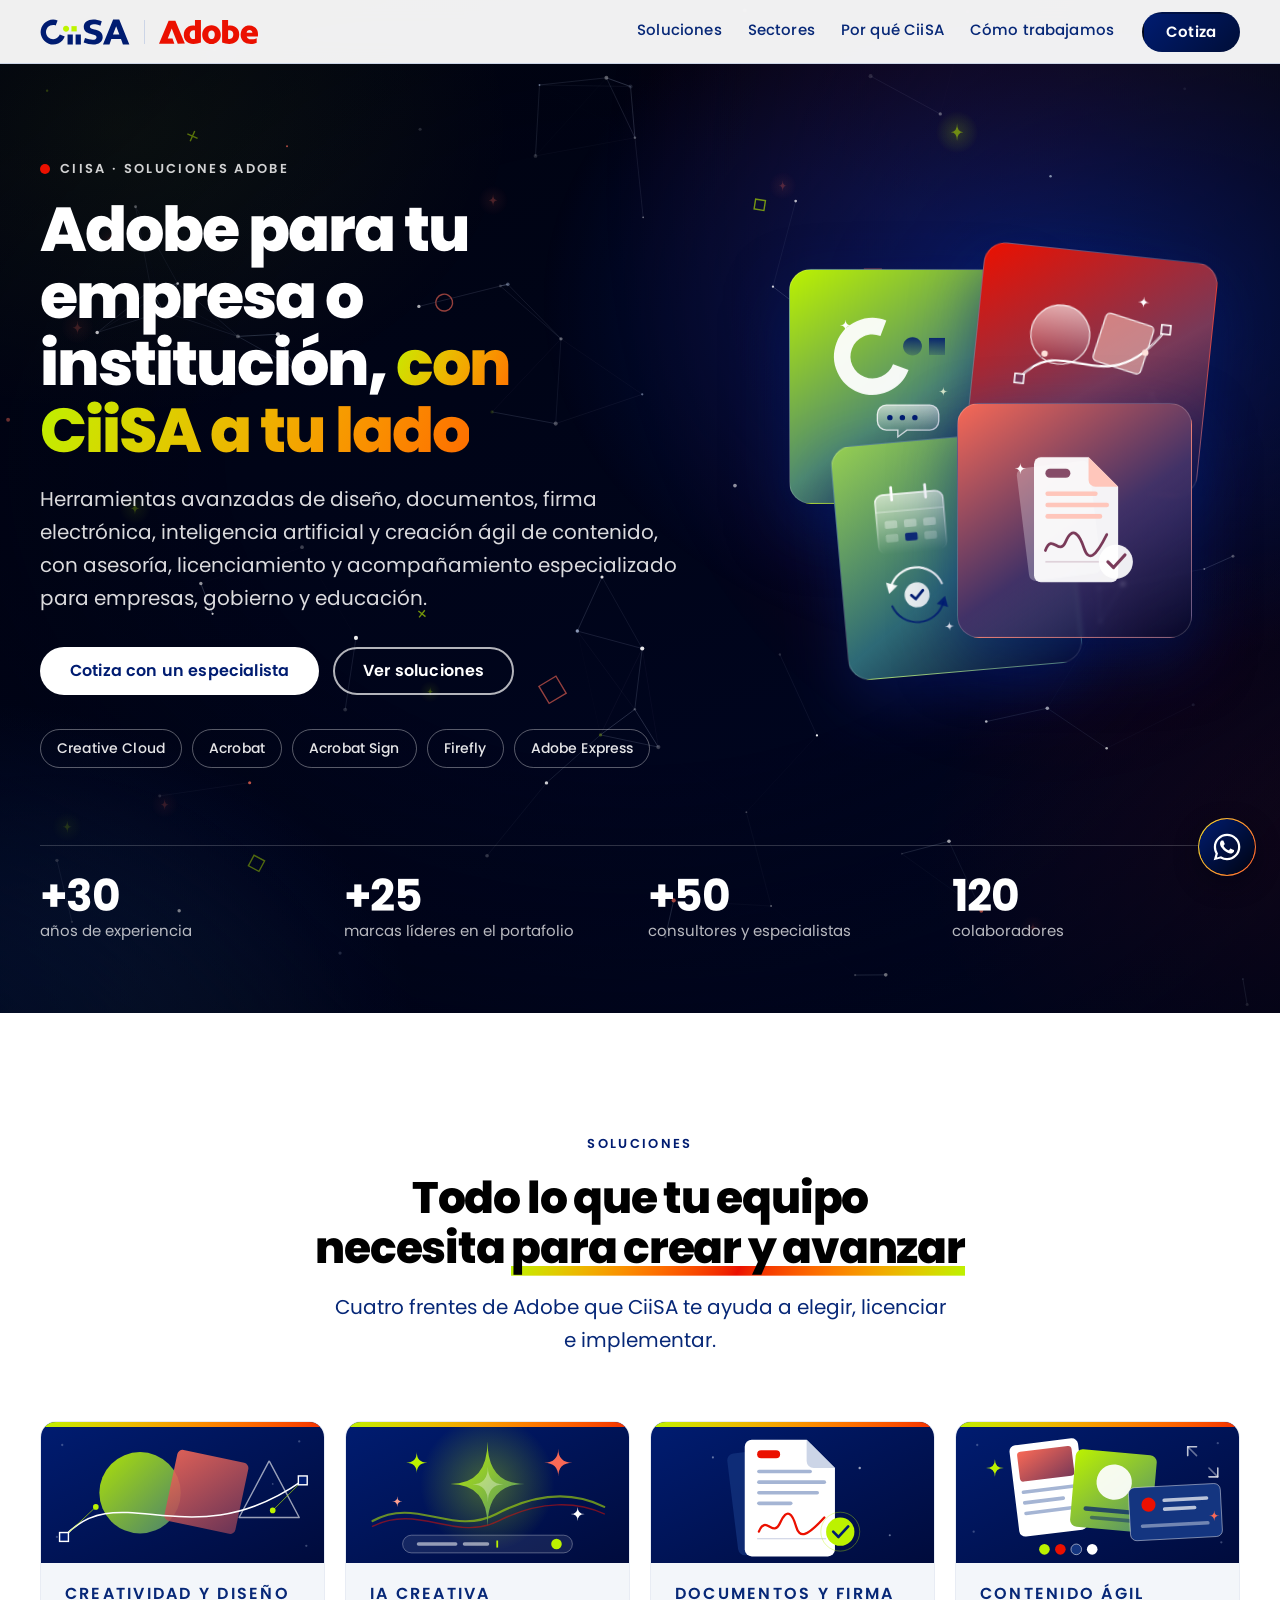
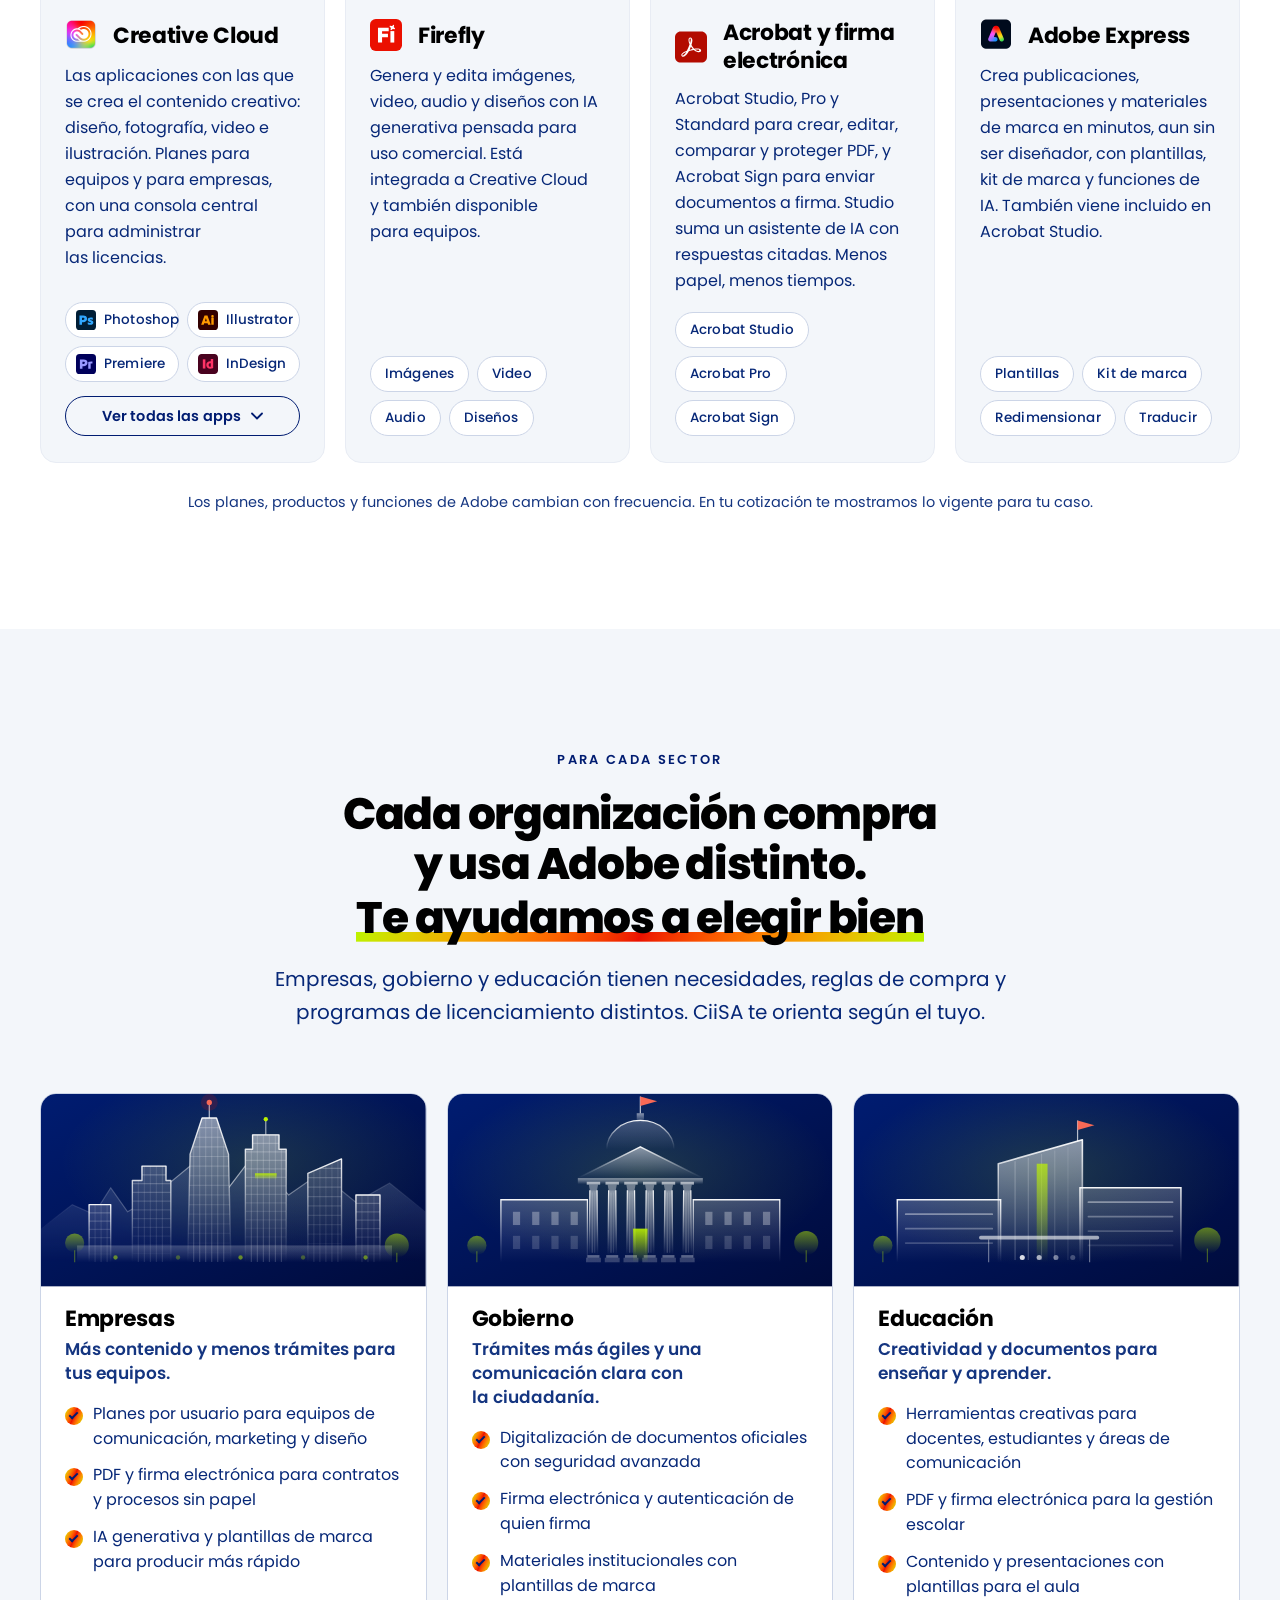
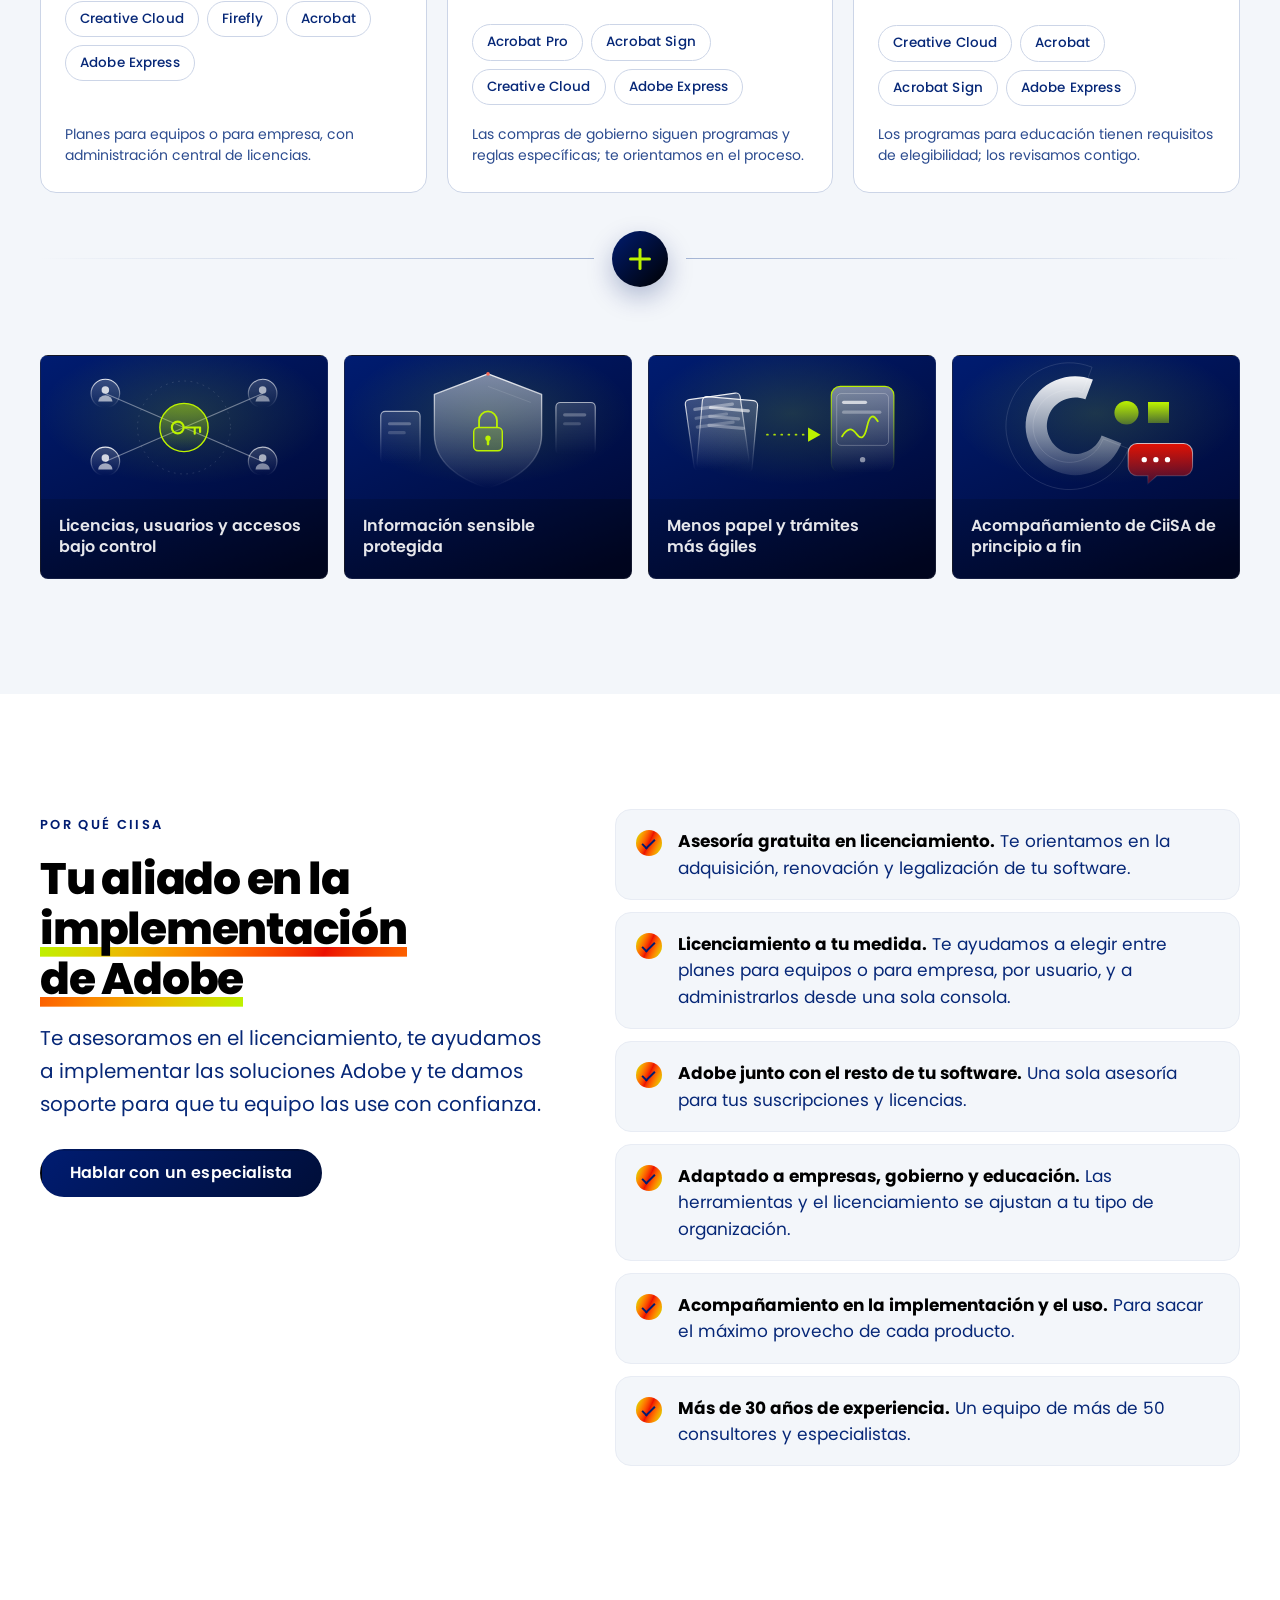
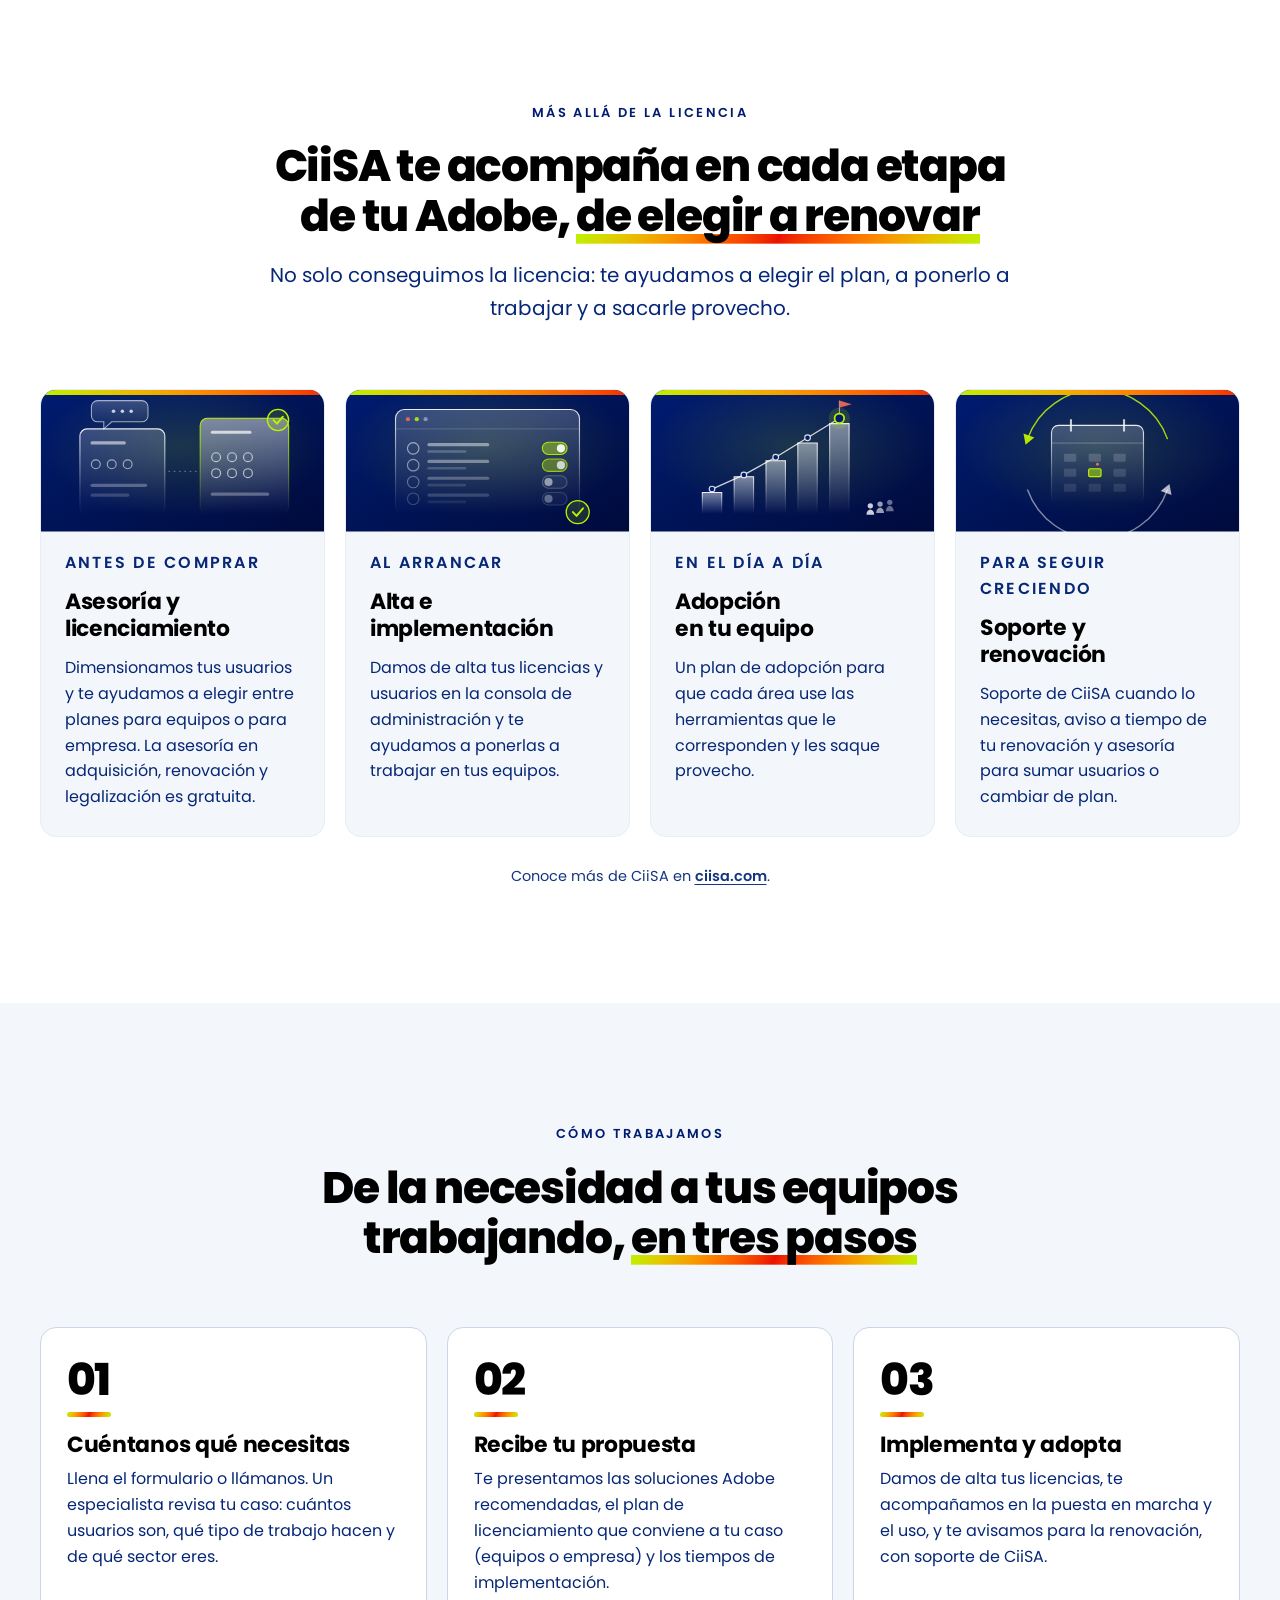
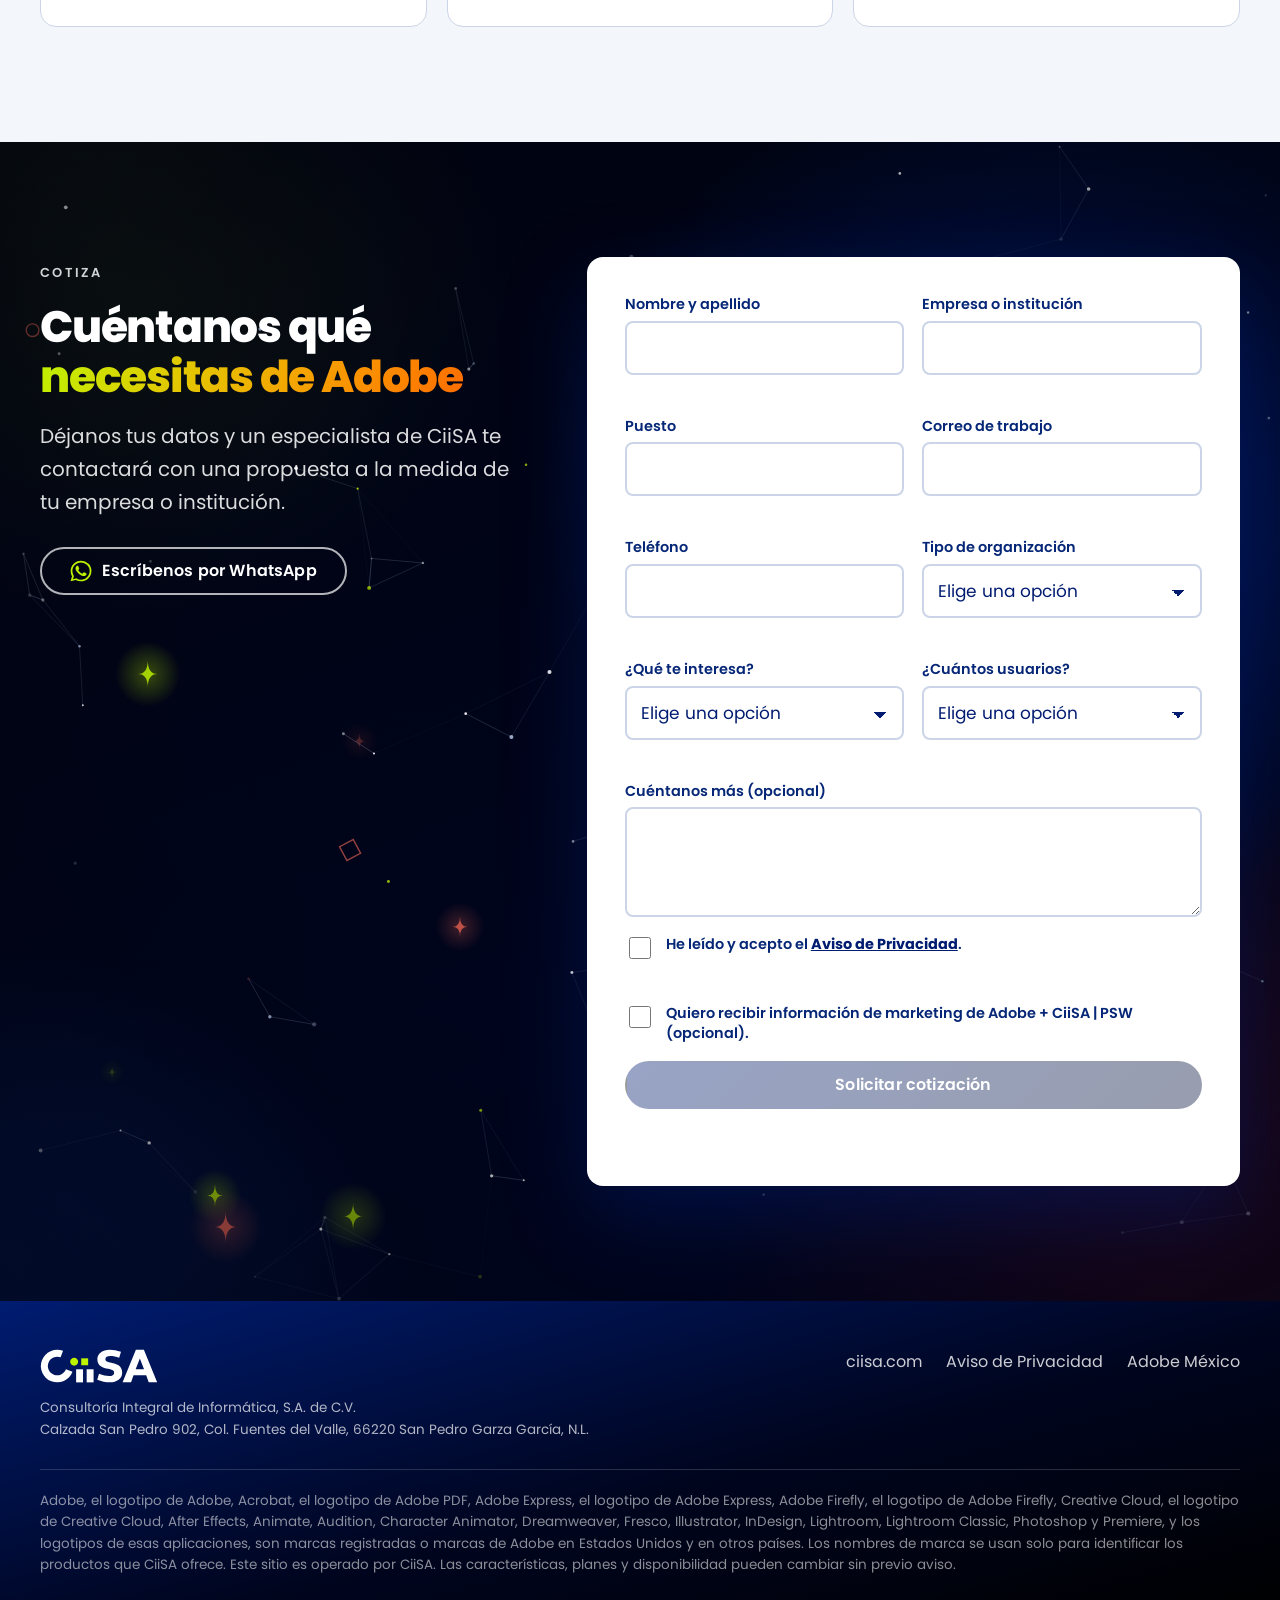
==== index.html @ 2fedcfb5 "Tracking de campañas para Adobe: UTM, identificadores de clic, fuente y procedencia tracking.js (ada" ====
<!doctype html>
<html lang="es-MX" class="exp">
<head>
<meta charset="utf-8">
<meta name="viewport" content="width=device-width, initial-scale=1">
<title>Adobe para empresas, gobierno y educación · CiiSA</title>
<meta name="description" content="Creative Cloud, Acrobat, firma electrónica, Firefly y Adobe Express para empresas, gobierno y educación, con asesoría, licenciamiento y acompañamiento de CiiSA. Cotiza.">
<meta name="author" content="CiiSA">
<meta name="robots" content="index, follow, max-image-preview:large">
<meta name="theme-color" content="#ffffff">
<link rel="canonical" href="https://lex-psw.github.io/ciisa-adobe/">
<link rel="alternate" hreflang="es-MX" href="https://lex-psw.github.io/ciisa-adobe/">
<link rel="alternate" hreflang="x-default" href="https://lex-psw.github.io/ciisa-adobe/">
<meta property="og:type" content="website">
<meta property="og:site_name" content="CiiSA">
<meta property="og:locale" content="es_MX">
<meta property="og:url" content="https://lex-psw.github.io/ciisa-adobe/">
<meta property="og:title" content="Adobe para empresas, gobierno y educación · CiiSA">
<meta property="og:description" content="Licenciamiento, asesoría y soporte para Creative Cloud, Acrobat, Firefly y Adobe Express, con el acompañamiento de CiiSA. Cotiza.">
<meta property="og:image" content="https://lex-psw.github.io/ciisa-adobe/assets/img/og-image.png">
<meta property="og:image:type" content="image/png">
<meta property="og:image:width" content="1200">
<meta property="og:image:height" content="630">
<meta property="og:image:alt" content="Adobe para tu empresa o institución, con CiiSA a tu lado: tarjetas con ilustraciones de acompañamiento, creación, renovación y firma.">
<meta property="og:image" content="https://lex-psw.github.io/ciisa-adobe/assets/img/og-image-1x1.png">
<meta property="og:image:type" content="image/png">
<meta property="og:image:width" content="1200">
<meta property="og:image:height" content="1200">
<meta property="og:image:alt" content="Adobe para tu empresa o institución, con CiiSA a tu lado: tarjetas con ilustraciones de acompañamiento, creación, renovación y firma.">
<meta name="twitter:card" content="summary_large_image">
<meta name="twitter:title" content="Adobe para empresas, gobierno y educación · CiiSA">
<meta name="twitter:description" content="Licenciamiento, asesoría y soporte para Creative Cloud, Acrobat, Firefly y Adobe Express, con el acompañamiento de CiiSA.">
<meta name="twitter:image" content="https://lex-psw.github.io/ciisa-adobe/assets/img/og-image-2x1.png">
<meta name="twitter:image:alt" content="Adobe para tu empresa o institución, con CiiSA a tu lado.">
<script type="application/ld+json">{"@context":"https://schema.org","@graph":[{"@type":"Organization","@id":"https://lex-psw.github.io/ciisa-adobe/#ciisa","name":"CiiSA","url":"https://ciisa.com","logo":"https://lex-psw.github.io/ciisa-adobe/assets/img/apple-touch-icon.png"},{"@type":"WebSite","@id":"https://lex-psw.github.io/ciisa-adobe/#sitio","url":"https://lex-psw.github.io/ciisa-adobe/","name":"Adobe para empresas, gobierno y educación · CiiSA","inLanguage":"es-MX","publisher":{"@id":"https://lex-psw.github.io/ciisa-adobe/#ciisa"}},{"@type":"WebPage","@id":"https://lex-psw.github.io/ciisa-adobe/#pagina","url":"https://lex-psw.github.io/ciisa-adobe/","name":"Adobe para empresas, gobierno y educación · CiiSA","inLanguage":"es-MX","description":"Creative Cloud, Acrobat, firma electrónica, Firefly y Adobe Express para empresas, gobierno y educación, con asesoría, licenciamiento y acompañamiento de CiiSA.","isPartOf":{"@id":"https://lex-psw.github.io/ciisa-adobe/#sitio"},"primaryImageOfPage":{"@type":"ImageObject","url":"https://lex-psw.github.io/ciisa-adobe/assets/img/og-image.png","width":1200,"height":630},"about":[{"@type":"Thing","name":"Creative Cloud"},{"@type":"Thing","name":"Firefly"},{"@type":"Thing","name":"Acrobat"},{"@type":"Thing","name":"Acrobat Sign"},{"@type":"Thing","name":"Adobe Express"}],"mainEntity":{"@id":"https://lex-psw.github.io/ciisa-adobe/#servicios"}},{"@type":"ItemList","@id":"https://lex-psw.github.io/ciisa-adobe/#servicios","name":"Servicios de CiiSA para tu Adobe","itemListElement":[{"@type":"ListItem","position":1,"item":{"@type":"Service","name":"Asesoría y licenciamiento","description":"Dimensionamos tus usuarios y te ayudamos a elegir entre planes para equipos o para empresa. La asesoría en adquisición, renovación y legalización es gratuita.","provider":{"@id":"https://lex-psw.github.io/ciisa-adobe/#ciisa"}}},{"@type":"ListItem","position":2,"item":{"@type":"Service","name":"Alta e implementación","description":"Damos de alta tus licencias y usuarios en la consola de administración y te ayudamos a ponerlas a trabajar en tus equipos.","provider":{"@id":"https://lex-psw.github.io/ciisa-adobe/#ciisa"}}},{"@type":"ListItem","position":3,"item":{"@type":"Service","name":"Adopción en tu equipo","description":"Un plan de adopción para que cada área use las herramientas que le corresponden y les saque provecho.","provider":{"@id":"https://lex-psw.github.io/ciisa-adobe/#ciisa"}}},{"@type":"ListItem","position":4,"item":{"@type":"Service","name":"Soporte y renovación","description":"Soporte de CiiSA cuando lo necesitas, aviso a tiempo de tu renovación y asesoría para sumar usuarios o cambiar de plan.","provider":{"@id":"https://lex-psw.github.io/ciisa-adobe/#ciisa"}}}]}]}</script>
<script>document.documentElement.classList.add('js')</script>
<link rel="icon" href="assets/img/favicon.svg" type="image/svg+xml">
<link rel="apple-touch-icon" href="assets/img/apple-touch-icon.png">
<link rel="preload" href="assets/types/Poppins-Regular.woff2" as="font" type="font/woff2" crossorigin>
<link rel="preload" href="assets/types/Poppins-Black.woff2" as="font" type="font/woff2" crossorigin>
<link rel="stylesheet" href="styles.css">
<!-- canonical, og:url, og:image y twitter:image apuntan a GitHub Pages; al activar el dominio definitivo, cambiar las 4 URLs (docs/HANDOFF.md) -->
</head>
<body>
<div class="loader" id="loader" role="status" aria-live="polite"><svg viewBox="66 80 263 180" aria-hidden="true" focusable="false"><path d="M243.15,205c-8.77,22.95-24.41,39.44-46.92,49.5-22.52,10.06-45.24,10.71-68.19,1.94-22.94-8.77-39.44-24.41-49.5-46.93-10.06-22.51-10.71-45.24-1.94-68.18,8.77-22.94,24.41-39.44,46.93-49.5,22.51-10.06,45.24-10.71,68.18-1.94l.26.1-13.66,35.73-.26-.1c-13.13-5.02-26.12-4.67-38.95,1.07-12.83,5.73-21.76,15.17-26.78,28.31-5.02,13.13-4.66,26.12,1.07,38.94,5.74,12.83,15.17,21.76,28.3,26.78,13.14,5.02,26.12,4.66,38.95-1.07,12.83-5.73,21.76-15.17,26.78-28.3l.1-.26,35.73,13.66-.1.26Z" fill="#fff"/><path class="loader__dot" d="M252.65,171.12c-12.3,0-21.94-9.38-21.94-21.35s9.64-21.35,21.94-21.35,21.65,9.58,21.65,21.35-9.71,21.35-21.65,21.35Z" fill="#bcf200"/><rect x="290.95" y="131.08" width="37.76" height="37.76" fill="#bcf200" shape-rendering="crispEdges"/></svg><span class="loader__label">Cargando…</span></div>
<a class="skip" href="#cotiza">Ir al formulario de cotización</a>

<header class="nav" id="nav">
  <div class="nav__in">
    <a class="lockup" href="#inicio" aria-label="CiiSA y Adobe, inicio">
      <img src="assets/img/ciisa-logo-navy.svg" alt="CiiSA" class="lockup__ciisa">
      <span class="lockup__x" aria-hidden="true"></span>
      <!-- Logotipo de Adobe: versión de uso interno de CiiSA. Validar con Adobe antes de publicar (docs/HANDOFF.md, "Activos de marca") -->
      <img src="assets/img/adobe-logo-rojo.svg" alt="Adobe" class="lockup__adobe" data-logo-por-validar>
    </a>
    <nav class="nav__links" aria-label="Secciones">
      <a href="#soluciones">Soluciones</a>
      <a href="#sectores">Sectores</a>
      <a href="#por-que-ciisa">Por qué CiiSA</a>
      <a href="#proceso">Cómo trabajamos</a>
    </nav>
    <a class="btn btn--dark btn--sm" href="#cotiza" data-cta="nav">Cotiza</a>
  </div>
</header>

<main id="contenido">
  <!-- HERO -->
  <section class="hero" id="inicio" aria-labelledby="t-inicio">
    <div class="hero__glow" data-parallax="0.25" aria-hidden="true"></div>
    <div class="sky" aria-hidden="true"><div class="sky__aurora"></div><canvas class="sky__stars"></canvas></div>
    <div class="wrap hero__in">
      <div class="hero__txt reveal">
        <p class="kicker kicker--dark"><span class="dot" aria-hidden="true"></span> CiiSA · Soluciones Adobe</p>
        <h1 id="t-inicio">Adobe para tu empresa o institución, <span class="grad">con CiiSA a tu lado</span></h1>
        <p class="lead">Herramientas avanzadas de diseño, documentos, firma electrónica, inteligencia artificial y creación ágil de contenido, con asesoría, licenciamiento y acompañamiento especializado para empresas, gobierno y educación.</p>
        <div class="hero__cta">
          <a class="btn btn--white" href="#cotiza" data-cta="hero">Cotiza con un especialista</a>
          <a class="btn btn--ghost" href="#soluciones">Ver soluciones</a>
        </div>
        <ul class="chips" aria-label="Soluciones Adobe">
          <li>Creative Cloud</li><li>Acrobat</li><li>Acrobat Sign</li><li>Firefly</li><li>Adobe Express</li>
        </ul>
      </div>
      <div class="hero__art reveal" aria-hidden="true">
        <div class="stack" data-parallax="0.12">
          <div class="tile tile--a"><img class="tile__art" src="assets/img/hero-ciisa-acompana.svg" alt="" width="160" height="160"></div>
          <div class="tile tile--b"><img class="tile__art" src="assets/img/hero-adobe-crea.svg" alt="" width="160" height="160"></div>
          <div class="tile tile--c"><img class="tile__art" src="assets/img/hero-ciisa-renueva.svg" alt="" width="160" height="160"></div>
          <div class="tile tile--d"><img class="tile__art" src="assets/img/hero-adobe-firma.svg" alt="" width="160" height="160"></div>
        </div>
      </div>
    </div>
    <ul class="wrap stats" aria-label="CiiSA en cifras">
      <li><b>+30</b><span>años de experiencia</span></li>
      <li><b>+25</b><span>marcas líderes en el portafolio</span></li>
      <li><b>+50</b><span>consultores y especialistas</span></li>
      <li><b>120</b><span>colaboradores</span></li>
    </ul>
  </section>

  <!-- SOLUCIONES -->
  <section class="sec" id="soluciones" aria-labelledby="t-soluciones">
    <div class="wrap">
      <header class="sec__head reveal">
        <p class="kicker">Soluciones</p>
        <h2 id="t-soluciones">Todo lo que tu equipo necesita <span class="underline">para crear y avanzar</span></h2>
        <p class="lead">Cuatro frentes de Adobe que CiiSA te ayuda a elegir, licenciar e implementar.</p>
      </header>
      <div class="grid4">
        <article class="soln reveal">
          <img class="soln__art" src="assets/img/ill-creative-cloud.svg" alt="Ilustración de Creative Cloud: un círculo, un cuadrado y una curva de pluma con puntos de anclaje" width="320" height="160" loading="lazy">
          <p class="soln__tag">Creatividad y diseño</p>
          <h3 class="prod"><img class="prod__logo" src="assets/img/producto/creative-cloud.png" alt="" width="32" height="32"><span>Creative Cloud</span></h3>
          <p>Las aplicaciones con las que se crea el contenido creativo: diseño, fotografía, video e ilustración. Planes para equipos y para empresas, con una consola central para administrar las licencias.</p>
          <ul class="mini mini--app"><li><img class="mini__logo" src="assets/img/producto/photoshop.svg" alt="" width="20" height="20">Photoshop</li><li><img class="mini__logo" src="assets/img/producto/illustrator.svg" alt="" width="20" height="20">Illustrator</li><li><img class="mini__logo" src="assets/img/producto/premiere.svg" alt="" width="20" height="20">Premiere</li><li><img class="mini__logo" src="assets/img/producto/indesign.svg" alt="" width="20" height="20">InDesign</li></ul>
          <button type="button" class="apps-btn" aria-expanded="false" aria-controls="apps-cc" data-apps-toggle><span>Ver todas las apps</span><svg viewBox="0 0 12 8" width="12" height="8" aria-hidden="true" focusable="false"><path d="M1 1.5 6 6.5 11 1.5" fill="none" stroke="currentColor" stroke-width="1.8" stroke-linecap="round" stroke-linejoin="round"/></svg></button>
        </article>
        <div class="apps" id="apps-cc" role="region" aria-label="Apps de Creative Cloud" hidden>
          <div class="apps__head">
            <p class="apps__title">Las apps de Creative Cloud</p>
            <p class="apps__note">Qué apps incluye cada plan, te lo mostramos en tu cotización.</p>
          </div>
          <ul class="apps__grid">
            <li class="app"><img class="app__logo" src="assets/img/producto/photoshop.svg" alt="" width="32" height="32" loading="lazy"><div><b>Photoshop</b><span>Edita y compone imágenes y fotografías.</span></div></li>
            <li class="app"><img class="app__logo" src="assets/img/producto/illustrator.svg" alt="" width="32" height="32" loading="lazy"><div><b>Illustrator</b><span>Ilustración y gráficos vectoriales escalables.</span></div></li>
            <li class="app"><img class="app__logo" src="assets/img/producto/premiere.svg" alt="" width="32" height="32" loading="lazy"><div><b>Premiere</b><span>Edición profesional de video para cualquier pantalla.</span></div></li>
            <li class="app"><img class="app__logo" src="assets/img/producto/after-effects.svg" alt="" width="32" height="32" loading="lazy"><div><b>After Effects</b><span>Animación, efectos visuales y motion graphics.</span></div></li>
            <li class="app"><img class="app__logo" src="assets/img/producto/indesign.svg" alt="" width="32" height="32" loading="lazy"><div><b>InDesign</b><span>Maquetación de revistas, informes y publicaciones.</span></div></li>
            <li class="app"><img class="app__logo" src="assets/img/producto/lightroom.svg" alt="" width="32" height="32" loading="lazy"><div><b>Lightroom</b><span>Organiza y revela fotografías con ajustes rápidos.</span></div></li>
            <li class="app"><img class="app__logo" src="assets/img/producto/lightroom-classic.svg" alt="" width="32" height="32" loading="lazy"><div><b>Lightroom Classic</b><span>Revelado y catálogo de fotografías en escritorio.</span></div></li>
            <li class="app"><img class="app__logo" src="assets/img/producto/audition.svg" alt="" width="32" height="32" loading="lazy"><div><b>Audition</b><span>Edición y mezcla de audio profesional.</span></div></li>
            <li class="app"><img class="app__logo" src="assets/img/producto/animate.svg" alt="" width="32" height="32" loading="lazy"><div><b>Animate</b><span>Animación 2D interactiva para web y video.</span></div></li>
            <li class="app"><img class="app__logo" src="assets/img/producto/character-animator.svg" alt="" width="32" height="32" loading="lazy"><div><b>Character Animator</b><span>Anima personajes a partir de tu rostro.</span></div></li>
            <li class="app"><img class="app__logo" src="assets/img/producto/dreamweaver.svg" alt="" width="32" height="32" loading="lazy"><div><b>Dreamweaver</b><span>Diseña y programa sitios web.</span></div></li>
            <li class="app"><img class="app__logo" src="assets/img/producto/fresco.svg" alt="" width="32" height="32" loading="lazy"><div><b>Fresco</b><span>Dibujo y pintura digital con pincel.</span></div></li>
          </ul>
        </div>
        <article class="soln reveal">
          <img class="soln__art" src="assets/img/ill-firefly.svg" alt="Ilustración de Firefly: un destello de inteligencia artificial sobre ondas y una barra de instrucciones" width="320" height="160" loading="lazy">
          <p class="soln__tag">IA creativa</p>
          <h3 class="prod"><img class="prod__logo" src="assets/img/producto/firefly.svg" alt="" width="32" height="32"><span>Firefly</span></h3>
          <p>Genera y edita imágenes, video, audio y diseños con IA generativa pensada para uso comercial. Está integrada a Creative Cloud y también disponible para equipos.</p>
          <ul class="mini"><li>Imágenes</li><li>Video</li><li>Audio</li><li>Diseños</li></ul>
        </article>
        <article class="soln reveal">
          <img class="soln__art" src="assets/img/ill-acrobat.svg" alt="Ilustración de Acrobat: un documento con firma manuscrita y palomita de validación" width="320" height="160" loading="lazy">
          <p class="soln__tag">Documentos y firma</p>
          <h3 class="prod"><img class="prod__logo" src="assets/img/producto/acrobat.svg" alt="" width="32" height="32"><span>Acrobat y firma electrónica</span></h3>
          <p>Acrobat Studio, Pro y Standard para crear, editar, comparar y proteger PDF, y Acrobat Sign para enviar documentos a firma. Studio suma un asistente de IA con respuestas citadas. Menos papel, menos tiempos.</p>
          <ul class="mini"><li>Acrobat Studio</li><li>Acrobat Pro</li><li>Acrobat Sign</li></ul>
        </article>
        <article class="soln reveal">
          <img class="soln__art" src="assets/img/ill-express.svg" alt="Ilustración de Adobe Express: tres plantillas de contenido en abanico con muestras de color" width="320" height="160" loading="lazy">
          <p class="soln__tag">Contenido ágil</p>
          <h3 class="prod"><img class="prod__logo" src="assets/img/producto/express.png" alt="" width="32" height="32"><span>Adobe Express</span></h3>
          <p>Crea publicaciones, presentaciones y materiales de marca en minutos, aun sin ser diseñador, con plantillas, kit de marca y funciones de IA. También viene incluido en Acrobat Studio.</p>
          <ul class="mini"><li>Plantillas</li><li>Kit de marca</li><li>Redimensionar</li><li>Traducir</li></ul>
        </article>
      </div>
      <p class="nota">Los planes, productos y funciones de Adobe cambian con frecuencia. En tu cotización te mostramos lo vigente para tu caso.</p>
    </div>
  </section>

  <!-- SECTORES -->
  <section class="sec sec--gray" id="sectores" aria-labelledby="t-sectores">
    <div class="wrap">
      <header class="sec__head reveal">
        <p class="kicker">Para cada sector</p>
        <h2 id="t-sectores" class="sector__title">Cada organización compra y usa Adobe distinto. <span class="underline">Te ayudamos a elegir bien</span></h2>
        <p class="lead">Empresas, gobierno y educación tienen necesidades, reglas de compra y programas de licenciamiento distintos. CiiSA te orienta según el tuyo.</p>
      </header>
      <div class="gov gov--3">
        <article class="gov__col reveal">
          <img class="sector__art" src="assets/img/sector-empresas.svg" alt="Ilustración del sector empresas: torres corporativas de vidrio con la Sierra Madre al fondo" width="320" height="160" loading="lazy">
          <h3>Empresas</h3>
          <p class="sector__promise">Más contenido y menos trámites para tus equipos.</p>
          <ul class="ticks">
            <li>Planes por usuario para equipos de comunicación, marketing y diseño</li>
            <li>PDF y firma electrónica para contratos y procesos sin papel</li>
            <li>IA generativa y plantillas de marca para producir más rápido</li>
          </ul>
          <ul class="mini"><li>Creative Cloud</li><li>Firefly</li><li>Acrobat</li><li>Adobe Express</li></ul>
          <p class="sector__nota">Planes para equipos o para empresa, con administración central de licencias.</p>
        </article>
        <article class="gov__col reveal">
          <img class="sector__art" src="assets/img/sector-gobierno.svg" alt="Ilustración del sector gobierno: edificio público simétrico con pórtico de columnas, frontón y cúpula" width="320" height="160" loading="lazy">
          <h3>Gobierno</h3>
          <p class="sector__promise">Trámites más ágiles y una comunicación clara con la ciudadanía.</p>
          <ul class="ticks">
            <li>Digitalización de documentos oficiales con seguridad avanzada</li>
            <li>Firma electrónica y autenticación de quien firma</li>
            <li>Materiales institucionales con plantillas de marca</li>
          </ul>
          <ul class="mini"><li>Acrobat Pro</li><li>Acrobat Sign</li><li>Creative Cloud</li><li>Adobe Express</li></ul>
          <p class="sector__nota">Las compras de gobierno siguen programas y reglas específicas; te orientamos en el proceso.</p>
        </article>
        <article class="gov__col reveal">
          <img class="sector__art" src="assets/img/sector-educacion.svg" alt="Ilustración del sector educación: campus universitario contemporáneo con atrio de vidrio y estudiantes" width="320" height="160" loading="lazy">
          <h3>Educación</h3>
          <p class="sector__promise">Creatividad y documentos para enseñar y aprender.</p>
          <ul class="ticks">
            <li>Herramientas creativas para docentes, estudiantes y áreas de comunicación</li>
            <li>PDF y firma electrónica para la gestión escolar</li>
            <li>Contenido y presentaciones con plantillas para el aula</li>
          </ul>
          <ul class="mini"><li>Creative Cloud</li><li>Acrobat</li><li>Acrobat Sign</li><li>Adobe Express</li></ul>
          <p class="sector__nota">Los programas para educación tienen requisitos de elegibilidad; los revisamos contigo.</p>
        </article>
      </div>
      <div class="plus reveal" aria-hidden="true"><span class="plus__mark">+</span></div>
      <p class="plus__label reveal">Y en cualquier sector, esto es lo que suma CiiSA</p>
      <ul class="benef reveal">
        <li><img class="benef__art" src="assets/img/ben-control.svg" alt="Ilustración de control de licencias: un centro con llave conectado a cuatro usuarios" width="320" height="160" loading="lazy"><span>Licencias, usuarios y accesos bajo control</span></li>
        <li><img class="benef__art" src="assets/img/ben-proteccion.svg" alt="Ilustración de protección de información: escudo con candado entre documentos" width="320" height="160" loading="lazy"><span>Información sensible protegida</span></li>
        <li><img class="benef__art" src="assets/img/ben-papel.svg" alt="Ilustración de menos papel: hojas que pasan a una pantalla con una gráfica" width="320" height="160" loading="lazy"><span>Menos papel y trámites más ágiles</span></li>
        <li><img class="benef__art" src="assets/img/ben-ciisa.svg" alt="Ilustración del acompañamiento de CiiSA: la C del logo, un punto que llega a un cuadrado y un globo de conversación" width="320" height="160" loading="lazy"><span>Acompañamiento de CiiSA de principio a fin</span></li>
      </ul>
    </div>
  </section>

  <!-- POR QUÉ CIISA -->
  <section class="sec" id="por-que-ciisa" aria-labelledby="t-por-que-ciisa">
    <div class="wrap why">
      <header class="sec__head sec__head--left reveal">
        <p class="kicker">Por qué CiiSA</p>
        <h2 id="t-por-que-ciisa">Tu aliado en la <span class="underline">implementación de Adobe</span></h2>
        <p class="lead">Te asesoramos en el licenciamiento, te ayudamos a implementar las soluciones Adobe y te damos soporte para que tu equipo las use con confianza.</p>
        <a class="btn btn--dark" href="#cotiza" data-cta="why">Hablar con un especialista</a>
      </header>
      <ul class="checks reveal">
        <li><b>Asesoría gratuita en licenciamiento.</b> Te orientamos en la adquisición, renovación y legalización de tu software.</li>
        <li><b>Licenciamiento a tu medida.</b> Te ayudamos a elegir entre planes para equipos o para empresa, por usuario, y a administrarlos desde una sola consola.</li>
        <li><b>Adobe junto con el resto de tu software.</b> Una sola asesoría para tus suscripciones y licencias.</li>
        <li><b>Adaptado a empresas, gobierno y educación.</b> Las herramientas y el licenciamiento se ajustan a tu tipo de organización.</li>
        <li><b>Acompañamiento en la implementación y el uso.</b> Para sacar el máximo provecho de cada producto.</li>
        <li><b>Más de 30 años de experiencia.</b> Un equipo de más de 50 consultores y especialistas.</li>
      </ul>
    </div>
  </section>

  <!-- SOLUCIONES DE CIISA -->
  <section class="sec" id="soluciones-ciisa" aria-labelledby="t-soluciones-ciisa">
    <div class="wrap">
      <header class="sec__head reveal">
        <p class="kicker">Más allá de la licencia</p>
        <h2 id="t-soluciones-ciisa">CiiSA te acompaña en cada etapa de tu Adobe, <span class="underline">de elegir a renovar</span></h2>
        <p class="lead">No solo conseguimos la licencia: te ayudamos a elegir el plan, a ponerlo a trabajar y a sacarle provecho.</p>
      </header>
      <div class="grid4">
        <article class="soln reveal">
          <img class="soln__art" src="assets/img/svc-asesoria.svg" alt="Ilustración de asesoría y licenciamiento: dos planes, equipos y empresa, con el recomendado marcado y un globo de conversación" width="320" height="160" loading="lazy">
          <p class="soln__tag">Antes de comprar</p>
          <h3>Asesoría y licenciamiento</h3>
          <p>Dimensionamos tus usuarios y te ayudamos a elegir entre planes para equipos o para empresa. La asesoría en adquisición, renovación y legalización es gratuita.</p>
        </article>
        <article class="soln reveal">
          <img class="soln__art" src="assets/img/svc-implementacion.svg" alt="Ilustración de alta e implementación: consola de usuarios con interruptores de acceso que se activan" width="320" height="160" loading="lazy">
          <p class="soln__tag">Al arrancar</p>
          <h3>Alta e implementación</h3>
          <p>Damos de alta tus licencias y usuarios en la consola de administración y te ayudamos a ponerlas a trabajar en tus equipos.</p>
        </article>
        <article class="soln reveal">
          <img class="soln__art" src="assets/img/svc-adopcion.svg" alt="Ilustración de adopción: barras de crecimiento con línea de tendencia ascendente, banderín y personas" width="320" height="160" loading="lazy">
          <p class="soln__tag">En el día a día</p>
          <h3>Adopción en tu equipo</h3>
          <p>Un plan de adopción para que cada área use las herramientas que le corresponden y les saque provecho.</p>
        </article>
        <article class="soln reveal">
          <img class="soln__art" src="assets/img/svc-soporte.svg" alt="Ilustración de soporte y renovación: calendario con fecha marcada y dos flechas circulares" width="320" height="160" loading="lazy">
          <p class="soln__tag">Para seguir creciendo</p>
          <h3>Soporte y renovación</h3>
          <p>Soporte de CiiSA cuando lo necesitas, aviso a tiempo de tu renovación y asesoría para sumar usuarios o cambiar de plan.</p>
        </article>
      </div>
      <p class="nota">Conoce más de CiiSA en <a href="https://ciisa.com" target="_blank" rel="noopener">ciisa.com</a>.</p>
    </div>
  </section>

  <!-- PROCESO -->
  <section class="sec sec--gray" id="proceso" aria-labelledby="t-proceso">
    <div class="wrap">
      <header class="sec__head reveal">
        <p class="kicker">Cómo trabajamos</p>
        <h2 id="t-proceso">De la necesidad a tus equipos trabajando, <span class="underline">en tres pasos</span></h2>
      </header>
      <ol class="steps">
        <li class="reveal"><i>01</i><h3>Cuéntanos qué necesitas</h3><p>Llena el formulario o llámanos. Un especialista revisa tu caso: cuántos usuarios son, qué tipo de trabajo hacen y de qué sector eres.</p></li>
        <li class="reveal"><i>02</i><h3>Recibe tu propuesta</h3><p>Te presentamos las soluciones Adobe recomendadas, el plan de licenciamiento que conviene a tu caso (equipos o empresa) y los tiempos de implementación.</p></li>
        <li class="reveal"><i>03</i><h3>Implementa y adopta</h3><p>Damos de alta tus licencias, te acompañamos en la puesta en marcha y el uso, y te avisamos para la renovación, con soporte de CiiSA.</p></li>
      </ol>
    </div>
  </section>

  <!-- FORMULARIO -->
  <section class="sec sec--form" id="cotiza" aria-labelledby="t-cotiza" data-parallax="0.2">
    <div class="sky" aria-hidden="true"><div class="sky__aurora"></div><canvas class="sky__stars"></canvas></div>
    <div class="wrap form-wrap">
      <header class="sec__head sec__head--left reveal">
        <p class="kicker kicker--dark">Cotiza</p>
        <h2 id="t-cotiza">Cuéntanos qué <span class="grad">necesitas de Adobe</span></h2>
        <p class="lead">Déjanos tus datos y un especialista de CiiSA te contactará con una propuesta a la medida de tu empresa o institución.</p>
        <a class="btn btn--ghost wa-cta" href="https://wa.me/528126485089?text=Hola%2C%20vi%20la%20p%C3%A1gina%20de%20Adobe%20con%20CiiSA%20y%20me%20interesa%20recibir%20asesor%C3%ADa%20para%20adquirir%20e%20implementar%20soluciones%20de%20Adobe%20en%20mi%20organizaci%C3%B3n." target="_blank" rel="noopener" data-cta="whatsapp"><svg viewBox="0 0 24 24" width="22" height="22" aria-hidden="true" focusable="false" fill="currentColor"><path d="M17.47 14.38c-.3-.15-1.76-.87-2.03-.97-.27-.1-.47-.15-.67.15-.2.3-.77.97-.94 1.16-.17.2-.35.22-.64.07-.3-.15-1.26-.46-2.4-1.48-.89-.79-1.49-1.77-1.66-2.07-.17-.3-.02-.46.13-.61.13-.13.3-.35.45-.52.15-.17.2-.3.3-.5.1-.2.05-.37-.02-.52-.07-.15-.67-1.62-.92-2.22-.24-.58-.49-.5-.67-.51h-.57c-.2 0-.52.07-.79.37-.27.3-1.04 1.02-1.04 2.48s1.07 2.88 1.21 3.08c.15.2 2.1 3.2 5.08 4.49.71.31 1.26.49 1.69.63.71.23 1.36.19 1.87.12.57-.09 1.76-.72 2.01-1.41.25-.7.25-1.29.17-1.41-.07-.12-.27-.2-.57-.35zM12.05 21.5h-.01a9.4 9.4 0 0 1-4.8-1.31l-.34-.2-3.57.94.95-3.48-.22-.36a9.4 9.4 0 0 1-1.44-5.02c0-5.2 4.23-9.43 9.44-9.43a9.37 9.37 0 0 1 6.67 2.77 9.37 9.37 0 0 1 2.76 6.67c0 5.2-4.24 9.43-9.44 9.43zm8.03-17.46A11.28 11.28 0 0 0 12.05.72C5.8.72.7 5.81.7 12.07c0 2 .52 3.95 1.52 5.67L.6 23.28l5.67-1.49a11.33 11.33 0 0 0 5.78 1.47h.01c6.25 0 11.34-5.09 11.35-11.35 0-3.03-1.18-5.88-3.33-8.03z"/></svg><span>Escríbenos por WhatsApp</span></a>
      </header>

      <div class="formbox reveal">
        <form class="form" data-adobe-form novalidate autocomplete="on">
          <div class="field"><label for="f-nombre">Nombre y apellido</label><input id="f-nombre" name="nombre" type="text" autocomplete="name" required><p class="err" id="e-nombre" aria-live="polite"></p></div>
          <div class="field"><label for="f-empresa">Empresa o institución</label><input id="f-empresa" name="empresa" type="text" autocomplete="organization" required><p class="err" id="e-empresa" aria-live="polite"></p></div>
          <div class="field"><label for="f-puesto">Puesto</label><input id="f-puesto" name="puesto" type="text" autocomplete="organization-title" required><p class="err" id="e-puesto" aria-live="polite"></p></div>
          <div class="field"><label for="f-correo">Correo de trabajo</label><input id="f-correo" name="correo" type="email" autocomplete="email" inputmode="email" required><p class="err" id="e-correo" aria-live="polite"></p></div>
          <div class="field"><label for="f-telefono">Teléfono</label><input id="f-telefono" name="telefono" type="tel" autocomplete="tel" inputmode="tel" required><p class="err" id="e-telefono" aria-live="polite"></p></div>
          <div class="field">
            <label for="f-sector">Tipo de organización</label>
            <select id="f-sector" name="sector" required>
              <option value="">Elige una opción</option>
              <option>Empresa privada</option>
              <option>Gobierno</option>
              <option>Educación</option>
              <option>Otra</option>
            </select>
            <p class="err" id="e-sector" aria-live="polite"></p>
          </div>
          <div class="field">
            <label for="f-interes">¿Qué te interesa?</label>
            <select id="f-interes" name="interes" required>
              <option value="">Elige una opción</option>
              <option>Creative Cloud</option>
              <option>Acrobat y firma electrónica</option>
              <option>Firefly (IA creativa)</option>
              <option>Adobe Express</option>
              <option>Varias soluciones</option>
              <option>Todavía no lo sé, necesito asesoría</option>
            </select>
            <p class="err" id="e-interes" aria-live="polite"></p>
          </div>
          <div class="field">
            <label for="f-cantidad">¿Cuántos usuarios?</label>
            <select id="f-cantidad" name="cantidad" required>
              <option value="">Elige una opción</option>
              <option>1 a 10</option>
              <option>11 a 50</option>
              <option>51 a 200</option>
              <option>Más de 200</option>
              <option>No estoy seguro</option>
            </select>
            <p class="err" id="e-cantidad" aria-live="polite"></p>
          </div>
          <div class="field field--full"><label for="f-mensaje">Cuéntanos más (opcional)</label><textarea id="f-mensaje" name="mensaje" rows="3" maxlength="600"></textarea></div>
          <div class="field field--full hp" aria-hidden="true"><label for="f-web">No llenar</label><input id="f-web" name="website" type="text" tabindex="-1" autocomplete="off"></div>
          <div class="field field--full check">
            <label class="chk"><input type="checkbox" name="privacidad" required><span>He leído y acepto el <a href="https://ciisa.com/aviso-de-privacidad/" target="_blank" rel="noopener">Aviso de Privacidad</a>.</span></label>
            <p class="err" id="e-privacidad" aria-live="polite"></p>
          </div>
          <div class="field field--full check">
            <label class="chk"><input type="checkbox" name="marketing"><span>Quiero recibir información de marketing de Adobe + CiiSA | PSW (opcional).</span></label>
          </div>
          <div class="field field--full">
            <button class="btn btn--dark btn--block" type="submit" data-adobe-submit disabled><span data-adobe-label>Solicitar cotización</span></button>
            <p class="status" data-adobe-status role="status" aria-live="polite"></p>
          </div>
        </form>
        <div class="gracias" data-adobe-thanks hidden tabindex="-1">
          <svg viewBox="0 0 48 48" aria-hidden="true"><circle cx="24" cy="24" r="20"/><path d="M14 25l7 7 13-15"/></svg>
          <h3>¡Gracias, <span data-adobe-name></span>!</h3>
          <p>Recibimos tu solicitud. Un especialista de CiiSA te contactará pronto con tu propuesta de Adobe.</p>
        </div>
      </div>
    </div>
  </section>
</main>

<footer class="foot">
  <div class="wrap foot__in">
    <div class="foot__brand">
      <img src="assets/img/ciisa-logo-blanco.svg" alt="CiiSA" height="34">
      <p>Consultoría Integral de Informática, S.A. de C.V.<br>Calzada San Pedro 902, Col. Fuentes del Valle, 66220 San Pedro Garza García, N.L.</p>
    </div>
    <div class="foot__links">
      <a href="https://ciisa.com" target="_blank" rel="noopener">ciisa.com</a>
      <a href="https://ciisa.com/aviso-de-privacidad/" target="_blank" rel="noopener">Aviso de Privacidad</a>
      <a href="https://www.adobe.com/mx/" target="_blank" rel="noopener">Adobe México</a>
    </div>
    <p class="foot__legal">Adobe, el logotipo de Adobe, Acrobat, el logotipo de Adobe PDF, Adobe Express, el logotipo de Adobe Express, Adobe Firefly, el logotipo de Adobe Firefly, Creative Cloud, el logotipo de Creative Cloud, After Effects, Animate, Audition, Character Animator, Dreamweaver, Fresco, Illustrator, InDesign, Lightroom, Lightroom Classic, Photoshop y Premiere, y los logotipos de esas aplicaciones, son marcas registradas o marcas de Adobe en Estados Unidos y en otros países. Los nombres de marca se usan solo para identificar los productos que CiiSA ofrece. Este sitio es operado por CiiSA. Las características, planes y disponibilidad pueden cambiar sin previo aviso. <!-- Validar este texto con Legal y con Adobe (docs/HANDOFF.md) --></p>
  </div>
</footer>

<!-- Botón flotante de WhatsApp (mismo número y mensaje que el CTA del formulario) -->
<a class="wa-fab" href="https://wa.me/528126485089?text=Hola%2C%20vi%20la%20p%C3%A1gina%20de%20Adobe%20con%20CiiSA%20y%20me%20interesa%20recibir%20asesor%C3%ADa%20para%20adquirir%20e%20implementar%20soluciones%20de%20Adobe%20en%20mi%20organizaci%C3%B3n." target="_blank" rel="noopener" aria-label="Escríbenos por WhatsApp" data-cta="whatsapp-fijo"><svg viewBox="0 0 24 24" width="28" height="28" aria-hidden="true" focusable="false" fill="currentColor"><path d="M17.47 14.38c-.3-.15-1.76-.87-2.03-.97-.27-.1-.47-.15-.67.15-.2.3-.77.97-.94 1.16-.17.2-.35.22-.64.07-.3-.15-1.26-.46-2.4-1.48-.89-.79-1.49-1.77-1.66-2.07-.17-.3-.02-.46.13-.61.13-.13.3-.35.45-.52.15-.17.2-.3.3-.5.1-.2.05-.37-.02-.52-.07-.15-.67-1.62-.92-2.22-.24-.58-.49-.5-.67-.51h-.57c-.2 0-.52.07-.79.37-.27.3-1.04 1.02-1.04 2.48s1.07 2.88 1.21 3.08c.15.2 2.1 3.2 5.08 4.49.71.31 1.26.49 1.69.63.71.23 1.36.19 1.87.12.57-.09 1.76-.72 2.01-1.41.25-.7.25-1.29.17-1.41-.07-.12-.27-.2-.57-.35zM12.05 21.5h-.01a9.4 9.4 0 0 1-4.8-1.31l-.34-.2-3.57.94.95-3.48-.22-.36a9.4 9.4 0 0 1-1.44-5.02c0-5.2 4.23-9.43 9.44-9.43a9.37 9.37 0 0 1 6.67 2.77 9.37 9.37 0 0 1 2.76 6.67c0 5.2-4.24 9.43-9.44 9.43zm8.03-17.46A11.28 11.28 0 0 0 12.05.72C5.8.72.7 5.81.7 12.07c0 2 .52 3.95 1.52 5.67L.6 23.28l5.67-1.49a11.33 11.33 0 0 0 5.78 1.47h.01c6.25 0 11.34-5.09 11.35-11.35 0-3.03-1.18-5.88-3.33-8.03z"/></svg></a>

<script src="tracking.js" defer></script>
<script src="site.js" defer></script>
<script src="adobe-form.js" defer></script>
</body>
</html>
---- styles.css ----
/* =============================================
   CiiSA + Adobe · landing de soluciones
   Mimetiza el lenguaje visual de Adobe (tema claro, titulares en peso 900, botones en píldora, tarjetas de 16 px)
   con el sello de CiiSA (degradado verde → menta → cian como acento). Ver docs/DESIGN.md.
   Los ajustes nuevos se agregan AL FINAL, en bloques con un comentario que explica el cambio.
   ============================================= */


:root {
  /* Lenguaje Adobe */
  --adobe-red: #eb1000;
  --ink: #000000;
  --paper: #ffffff;
  --gray-50: #f8f8f8;
  --gray-100: #f1f1f1;
  --gray-300: #d5d5d5;
  --gray-600: #4b4b4b;
  --gray-700: #2c2c2c;
  --night: #0b0b0d;
  /* Identidad CiiSA (mismos valores que Beyond): acento, nunca texto sobre blanco */
  --ciisa-green: #bcf200;
  --psw-mint: #01fbce;
  --electric-pyx: #00ccff;
  --navy-deep: #001c71;
  --gradient: linear-gradient(115deg, var(--ciisa-green), var(--psw-mint), var(--electric-pyx), var(--ciisa-green));
  --focus: #0265dc;
  --danger: #d31510;
  --ok: #268e6c;
  --font-body: 'Source Sans 3', 'Adobe Clean', 'Trebuchet MS', system-ui, -apple-system, 'Segoe UI', sans-serif;
  --font-display: 'Source Sans 3', 'Adobe Clean Display', 'Trebuchet MS', system-ui, sans-serif;
  --radius: 8px;
  --radius-lg: 16px;
  --wrap: 1200px;
  --nav-h: 64px;
}

*, *::before, *::after { box-sizing: border-box; }
html { scroll-behavior: smooth; scroll-padding-top: calc(var(--nav-h) + 12px); -webkit-text-size-adjust: 100%; }
body { margin: 0; font-family: var(--font-body); background: var(--paper); color: var(--ink); line-height: 1.5; font-size: 18px; overflow-x: hidden; }
img, svg { display: block; max-width: 100%; }
a { color: inherit; }
h1, h2, h3, p, ul, ol { margin: 0; }
ul, ol { padding: 0; list-style: none; }
.skip { position: absolute; left: -999px; top: 8px; z-index: 100; padding: 10px 16px; background: var(--ink); color: var(--paper); border-radius: 999px; font-weight: 700; }
.skip:focus { left: 8px; }
:focus-visible { outline: 3px solid var(--focus); outline-offset: 3px; }
.wrap { width: min(var(--wrap), 100% - 48px); margin-inline: auto; }

/* Titulares al estilo Adobe: peso 900, interlineado cerrado */
h1, h2 { font-family: var(--font-display); font-weight: 900; letter-spacing: -0.02em; }
h1 { font-size: clamp(40px, 6vw, 72px); line-height: 1.02; }
h2 { font-size: clamp(32px, 4.2vw, 52px); line-height: 1.06; }
h3 { font-family: var(--font-display); font-size: 24px; font-weight: 800; line-height: 1.15; letter-spacing: -0.01em; }

/* Acentos de CiiSA: degradado en palabras del hero (sobre fondo oscuro) y subrayado degradado en secciones claras */
.grad { background: var(--gradient); background-size: 300% 300%; -webkit-background-clip: text; background-clip: text; color: transparent; -webkit-text-fill-color: transparent; animation: flow 18s ease-in-out infinite; }
.underline { background-image: var(--gradient); background-repeat: no-repeat; background-size: 100% 0.22em; background-position: 0 92%; padding-bottom: 0.04em; }
@keyframes flow { 0%, 100% { background-position: 0% 50%; } 50% { background-position: 100% 50%; } }

.kicker { display: inline-flex; align-items: center; gap: 10px; font-size: 14px; font-weight: 700; letter-spacing: 0.16em; text-transform: uppercase; color: var(--gray-600); margin-bottom: 14px; }
.kicker--dark { color: rgba(255, 255, 255, 0.82); }
.dot { width: 10px; height: 10px; border-radius: 50%; background: var(--adobe-red); }
.lead { font-size: clamp(18px, 1.8vw, 22px); color: var(--gray-600); max-width: 60ch; margin-top: 16px; }
.hero .lead, .sec--form .lead { color: rgba(255, 255, 255, 0.8); }

/* Botones: píldora de 40 px de alto como en Adobe */
.btn { display: inline-flex; align-items: center; justify-content: center; gap: 8px; min-height: 48px; padding: 0 28px; border-radius: 999px; font: 700 17px/1 var(--font-body); cursor: pointer; text-decoration: none; border: 2px solid transparent; transition: background .2s ease, color .2s ease, border-color .2s ease, transform .2s ease; white-space: nowrap; }
.btn--sm { min-height: 40px; padding: 0 22px; font-size: 16px; }
.btn--block { width: 100%; }
.btn--dark { background: var(--ink); color: var(--paper); }
.btn--dark:hover:not(:disabled) { background: var(--gray-700); }
.btn--white { background: var(--paper); color: var(--ink); }
.btn--white:hover { background: var(--gray-100); }
.btn--ghost { background: transparent; color: var(--paper); border-color: rgba(255, 255, 255, 0.7); }
.btn--ghost:hover { background: rgba(255, 255, 255, 0.12); border-color: var(--paper); }
.btn:disabled { opacity: 0.4; cursor: not-allowed; }

/* Navegación clara y limpia */
.nav { position: fixed; inset: 0 0 auto 0; z-index: 50; height: var(--nav-h); background: rgba(255, 255, 255, 0.94); backdrop-filter: blur(12px); border-bottom: 1px solid var(--gray-300); }
.nav__in { width: min(var(--wrap), 100% - 48px); height: 100%; margin-inline: auto; display: flex; align-items: center; gap: 28px; }
.lockup { display: flex; align-items: center; gap: 14px; text-decoration: none; margin-right: auto; }
.lockup__ciisa { height: 26px; width: auto; }
.lockup__x { width: 1px; height: 24px; background: var(--gray-300); }
.lockup__adobe { height: 24px; width: auto; }
.nav__links { display: flex; gap: 26px; }
.nav__links a { text-decoration: none; font-size: 16px; font-weight: 600; color: var(--gray-700); padding: 6px 0; border-bottom: 2px solid transparent; transition: border-color .2s; }
.nav__links a:hover { border-color: var(--ink); }

/* Secciones */
.sec { padding: clamp(72px, 9vw, 128px) 0; }
.sec--gray { background: var(--gray-50); }
.sec__head { max-width: 800px; margin: 0 auto clamp(36px, 5vw, 64px); text-align: center; }
.sec__head--left { margin-inline: 0; text-align: left; }
.sec__head .lead { margin-inline: auto; }
.sec__head--left .lead { margin-inline: 0; }
.sec__head h2 { margin-bottom: 4px; }

/* Hero oscuro con el resplandor de CiiSA */
.hero { background: var(--night); color: var(--paper); padding: calc(var(--nav-h) + clamp(48px, 7vw, 104px)) 0 clamp(40px, 6vw, 72px); position: relative; overflow: hidden; }
.hero__glow { position: absolute; inset: 0; pointer-events: none; background: radial-gradient(ellipse 50% 60% at 82% 28%, rgba(1, 251, 206, 0.20), transparent 70%), radial-gradient(ellipse 40% 45% at 4% 100%, rgba(188, 242, 0, 0.14), transparent 70%), radial-gradient(ellipse 40% 40% at 100% 0%, rgba(0, 204, 255, 0.18), transparent 70%); }
.hero__in { position: relative; display: grid; grid-template-columns: 1.15fr 0.85fr; gap: clamp(24px, 5vw, 72px); align-items: center; }
.hero__txt h1 { margin-bottom: 4px; }
.hero__cta { display: flex; flex-wrap: wrap; gap: 14px; margin-top: 32px; }
.chips { display: flex; flex-wrap: wrap; gap: 10px; margin-top: 34px; }
.chips li { font-size: 15px; font-weight: 600; padding: 7px 16px; border-radius: 999px; border: 1px solid rgba(255, 255, 255, 0.35); color: rgba(255, 255, 255, 0.9); }
.stack { position: relative; width: min(420px, 100%); aspect-ratio: 1; margin-inline: auto; }
.tile { position: absolute; width: 56%; aspect-ratio: 1; border-radius: 22px; border: 1px solid rgba(255, 255, 255, 0.18); backdrop-filter: blur(2px); box-shadow: 0 24px 60px rgba(0, 0, 0, 0.5); }
.tile--a { left: 0; top: 4%; background: linear-gradient(145deg, rgba(188, 242, 0, 0.55), rgba(1, 251, 206, 0.12)); }
.tile--b { right: 0; top: 0; background: linear-gradient(145deg, rgba(0, 204, 255, 0.5), rgba(255, 255, 255, 0.06)); transform: rotate(6deg); }
.tile--c { left: 12%; bottom: 0; background: linear-gradient(145deg, rgba(1, 251, 206, 0.45), rgba(255, 255, 255, 0.05)); transform: rotate(-5deg); }
.tile--d { right: 4%; bottom: 8%; background: linear-gradient(145deg, rgba(235, 16, 0, 0.55), rgba(255, 255, 255, 0.05)); }
.stats { position: relative; display: grid; grid-template-columns: repeat(4, 1fr); gap: 16px; margin-top: clamp(40px, 6vw, 80px); padding-top: 28px; border-top: 1px solid rgba(255, 255, 255, 0.18); }
.stats li { display: flex; flex-direction: column; gap: 2px; }
.stats b { font-family: var(--font-display); font-size: clamp(34px, 4.4vw, 52px); line-height: 1; font-weight: 900; }
.stats span { font-size: 16px; color: rgba(255, 255, 255, 0.72); }

/* Soluciones: tarjetas redondeadas de 16 px, como los mosaicos de Adobe */
.grid4 { display: grid; grid-template-columns: repeat(4, 1fr); gap: 20px; }
.soln { padding: 28px 24px 26px; border-radius: var(--radius-lg); background: var(--gray-50); border: 1px solid var(--gray-100); display: flex; flex-direction: column; gap: 12px; position: relative; overflow: hidden; transition: transform .25s ease, box-shadow .25s ease; }
.soln::before { content: ''; position: absolute; left: 0; right: 0; top: 0; height: 5px; background: var(--gradient); }
.soln:hover { transform: translateY(-4px); box-shadow: 0 14px 34px rgba(0, 0, 0, 0.1); }
.soln__tag { font-size: 14px; font-weight: 700; letter-spacing: 0.1em; text-transform: uppercase; color: var(--adobe-red); }
.soln p { color: var(--gray-600); font-size: 17px; }
.mini { display: flex; flex-wrap: wrap; gap: 8px; margin-top: auto; padding-top: 6px; }
.mini li { font-size: 14px; font-weight: 600; padding: 4px 12px; border-radius: 999px; background: var(--paper); border: 1px solid var(--gray-300); color: var(--gray-700); }
.nota { margin-top: 28px; font-size: 15px; color: var(--gray-600); text-align: center; }

/* Sector público */
.gov { display: grid; grid-template-columns: repeat(4, 1fr); gap: 20px; }
.gov__col { padding: 26px 24px; border-radius: var(--radius-lg); background: var(--paper); border: 1px solid var(--gray-300); }
.gov__col h3 { margin-bottom: 14px; }
.ticks { display: grid; gap: 12px; }
.ticks li { position: relative; padding-left: 28px; font-size: 17px; color: var(--gray-700); }
.ticks li::before { content: ''; position: absolute; left: 0; top: 5px; width: 18px; height: 18px; border-radius: 50%; background: var(--gradient); }
.ticks li::after { content: ''; position: absolute; left: 6px; top: 8px; width: 5px; height: 9px; border: solid var(--navy-deep); border-width: 0 2px 2px 0; transform: rotate(45deg); }
.benef { display: grid; grid-template-columns: repeat(4, 1fr); gap: 16px; margin-top: 28px; }
.benef li { padding: 18px 20px; border-radius: var(--radius); background: var(--ink); color: var(--paper); font-size: 16px; font-weight: 600; line-height: 1.35; }

/* Por qué CiiSA */
.why { display: grid; grid-template-columns: 0.9fr 1.1fr; gap: clamp(28px, 5vw, 80px); align-items: start; }
.why .btn { margin-top: 28px; }
.checks { display: grid; gap: 12px; }
.checks li { position: relative; padding: 18px 20px 18px 62px; border-radius: var(--radius-lg); background: var(--gray-50); border: 1px solid var(--gray-100); color: var(--gray-600); }
.checks li b { color: var(--ink); font-weight: 700; }
.checks li::before { content: ''; position: absolute; left: 20px; top: 20px; width: 26px; height: 26px; border-radius: 50%; background: var(--gradient); }
.checks li::after { content: ''; position: absolute; left: 29px; top: 26px; width: 7px; height: 13px; border: solid var(--navy-deep); border-width: 0 2.5px 2.5px 0; transform: rotate(45deg); }

/* Proceso */
.steps { display: grid; grid-template-columns: repeat(3, 1fr); gap: 20px; }
.steps li { padding: 30px 26px; border-radius: var(--radius-lg); background: var(--paper); border: 1px solid var(--gray-300); }
.steps i { display: block; font-style: normal; font-family: var(--font-display); font-weight: 900; font-size: 52px; line-height: 1; margin-bottom: 14px; color: var(--ink); }
.steps i::after { content: ''; display: block; width: 44px; height: 5px; margin-top: 10px; border-radius: 3px; background: var(--gradient); }
.steps h3 { margin-bottom: 8px; }
.steps p { color: var(--gray-600); font-size: 17px; }

/* Formulario (sección oscura de cierre, campos claros como en los formularios de Adobe) */
.sec--form { background: var(--night); color: var(--paper); position: relative; overflow: hidden; }
.sec--form::before { content: ''; position: absolute; inset: 0; pointer-events: none; background: radial-gradient(ellipse 55% 55% at 92% 100%, rgba(1, 251, 206, 0.18), transparent 70%), radial-gradient(ellipse 45% 45% at 0% 0%, rgba(188, 242, 0, 0.10), transparent 70%); }
.form-wrap { position: relative; display: grid; grid-template-columns: 0.85fr 1.15fr; gap: clamp(28px, 5vw, 80px); align-items: start; }
.formbox { padding: clamp(22px, 3vw, 38px); border-radius: var(--radius-lg); background: var(--paper); color: var(--ink); box-shadow: 0 30px 80px rgba(0, 0, 0, 0.45); }
.form { display: grid; grid-template-columns: 1fr 1fr; gap: 18px; }
.field { display: flex; flex-direction: column; gap: 6px; min-width: 0; }
.field--full { grid-column: 1 / -1; }
.field label { font-size: 15px; font-weight: 700; color: var(--gray-700); }
.field input[type="text"], .field input[type="email"], .field input[type="tel"], .field select, .field textarea { width: 100%; min-height: 48px; padding: 11px 14px; font: inherit; font-size: 17px; color: var(--ink); background: var(--paper); border: 2px solid var(--gray-300); border-radius: var(--radius); transition: border-color .2s; appearance: none; -webkit-appearance: none; }
.field select { background-image: linear-gradient(45deg, transparent 50%, #000 50%), linear-gradient(135deg, #000 50%, transparent 50%); background-position: calc(100% - 22px) 55%, calc(100% - 16px) 55%; background-size: 6px 6px; background-repeat: no-repeat; padding-right: 42px; }
.field textarea { resize: vertical; min-height: 100px; }
.field input:hover, .field select:hover, .field textarea:hover { border-color: var(--gray-600); }
.field input:focus, .field select:focus, .field textarea:focus { outline: none; border-color: var(--focus); box-shadow: 0 0 0 3px rgba(2, 101, 220, 0.25); }
.field.is-invalid input, .field.is-invalid select { border-color: var(--danger); }
.field.is-valid input, .field.is-valid select { border-color: var(--ok); }
.err { min-height: 1.2em; font-size: 15px; line-height: 1.3; color: var(--danger); font-weight: 600; }
.hp { position: absolute; left: -9999px; width: 1px; height: 1px; overflow: hidden; }
.chk { display: flex; align-items: flex-start; gap: 12px; font-size: 16px; font-weight: 400; line-height: 1.45; color: var(--gray-700); cursor: pointer; }
.chk input { flex: none; width: 22px; height: 22px; margin-top: 2px; accent-color: var(--ink); }
.chk a { color: var(--ink); font-weight: 700; }
.status { margin-top: 12px; min-height: 1.3em; font-size: 16px; color: var(--gray-700); }
.status.is-error { color: var(--danger); font-weight: 600; }
.gracias { text-align: center; padding: 28px 8px; }
.gracias svg { width: 72px; height: 72px; margin: 0 auto 18px; fill: none; stroke: var(--ok); stroke-width: 2.4; stroke-linecap: round; stroke-linejoin: round; }
.gracias h3 { font-size: 30px; margin-bottom: 10px; }
.gracias p { color: var(--gray-600); }

/* Pie */
.foot { background: #000; color: var(--paper); padding: 48px 0 40px; }
.foot__in { display: grid; grid-template-columns: 1.4fr 1fr; gap: 28px 40px; }
.foot__brand p { margin-top: 14px; font-size: 15px; color: rgba(255, 255, 255, 0.7); }
.foot__links { display: flex; flex-wrap: wrap; gap: 8px 24px; align-content: flex-start; justify-content: flex-end; }
.foot__links a { font-size: 16px; text-decoration: none; color: rgba(255, 255, 255, 0.8); }
.foot__links a:hover { color: var(--paper); text-decoration: underline; }
.foot__legal { grid-column: 1 / -1; font-size: 13px; line-height: 1.6; color: rgba(255, 255, 255, 0.55); border-top: 1px solid rgba(255, 255, 255, 0.16); padding-top: 20px; }

/* Aparición al hacer scroll (site.js; sin JS todo se ve) */
.js .reveal { opacity: 0; transform: translateY(22px); transition: opacity .7s ease, transform .7s cubic-bezier(.22, 1, .36, 1); }
.js .reveal.is-in { opacity: 1; transform: none; }

/* Responsive: móvil ≤ 640, tablet 641-1024, escritorio ≥ 1025 */
@media (max-width: 1024px) {
  .hero__in, .why, .form-wrap { grid-template-columns: 1fr; }
  .hero__art { display: none; }
  .grid4, .gov, .benef { grid-template-columns: repeat(2, 1fr); }
  .steps { grid-template-columns: 1fr; }
  .nav__links { display: none; }
}
@media (max-width: 640px) {
  body { font-size: 17px; }
  .wrap, .nav__in { width: min(var(--wrap), 100% - 32px); }
  .grid4, .gov, .benef, .form, .foot__in { grid-template-columns: 1fr; }
  .stats { grid-template-columns: repeat(2, 1fr); gap: 24px 16px; }
  .hero__cta .btn { flex: 1 1 100%; }
  .foot__links { justify-content: flex-start; }
  .lockup__ciisa { height: 22px; }
  .lockup__adobe { height: 20px; }
  .nav__in { gap: 12px; }
}
@media (prefers-reduced-motion: reduce) {
  html { scroll-behavior: auto; }
  .grad { animation: none; }
  .js .reveal { opacity: 1; transform: none; transition: none; }
  .soln, .btn { transition: none; }
}

/* Animación del hero: los cuatro mosaicos (los cuatro frentes de Adobe) se ensamblan al entrar, luego flotan
   con fases distintas y el resplandor respira. Solo translate/rotate/scale/opacity (propiedades individuales,
   para no pisar el transform base de cada mosaico). Sin JS no hay animación y todo se ve. */
@keyframes tile-in {
  from { opacity: 0; scale: 0.9; translate: calc(var(--from-x) * var(--k, 1)) calc(var(--from-y) * var(--k, 1)); rotate: var(--from-r); }
  to { opacity: 1; scale: 1; translate: 0 0; rotate: 0deg; }
}
@keyframes tile-float {
  0%, 100% { translate: 0 0; }
  50% { translate: calc(var(--fl-x, 0px) * var(--k, 1)) calc(var(--fl-y, -10px) * var(--k, 1)); }
}
@keyframes glow-breathe {
  0%, 100% { opacity: 0.7; }
  50% { opacity: 1; }
}
.tile--a { --from-x: -36px; --from-y: -28px; --from-r: -8deg; --fl-y: -11px; --dur: 7s; --lag: 0ms; }
.tile--b { --from-x: 36px; --from-y: -28px; --from-r: 8deg; --fl-y: 9px; --dur: 8.5s; --lag: 110ms; }
.tile--c { --from-x: -36px; --from-y: 32px; --from-r: 8deg; --fl-y: 10px; --dur: 9s; --lag: 220ms; }
.tile--d { --from-x: 36px; --from-y: 32px; --from-r: -8deg; --fl-y: -9px; --dur: 7.5s; --lag: 330ms; }
.js .hero__art.is-in .tile {
  animation: tile-in 0.9s cubic-bezier(0.16, 1, 0.3, 1) var(--lag) both,
             tile-float var(--dur) ease-in-out calc(var(--lag) + 1s) infinite;
}
.js .hero__glow { animation: glow-breathe 9s ease-in-out infinite; }
/* Se detiene cuando el hero sale de pantalla (site.js agrega .is-off) */
.js .hero.is-off .hero__art .tile, .js .hero.is-off .hero__glow { animation-play-state: paused; }
@media (prefers-reduced-motion: reduce) {
  /* Sin desplazamiento: los mosaicos solo aparecen con un fundido */
  .js .hero__art.is-in .tile { animation: tile-fade 0.6s ease both; }
  .js .hero__glow { animation: none; }
}
@keyframes tile-fade { from { opacity: 0; } to { opacity: 1; } }

/* Beneficios: se cambia el borde izquierdo grueso en menta por un filete fino y un punto de acento (evita el patrón "side-tab") */
.benef li { border: 1px solid rgba(255, 255, 255, 0.14); display: flex; align-items: flex-start; gap: 12px; }
.benef li::before { content: ''; flex: none; width: 8px; height: 8px; margin-top: 0.45em; border-radius: 50%; background: var(--psw-mint); }

/* Hero en tablet y móvil: los mosaicos dejan de ocultarse y van arriba del texto y del botón, en tamaño compacto
   para desplazar lo menos posible el botón principal. Sin desenfoque de fondo en pantallas chicas (las animaciones cuestan menos). */
@media (max-width: 1024px) {
  .hero__art { display: block; order: -1; }
  .stack { width: min(240px, 60vw); --k: 0.6; }
  .tile { backdrop-filter: none; box-shadow: 0 16px 36px rgba(0, 0, 0, 0.45); }
}
@media (max-width: 640px) {
  .stack { width: min(180px, 52vw); --k: 0.45; }
  .tile { border-radius: 14px; }
}

/* Paleta de acento solo verde CiiSA + rojo Adobe: se quitan el menta de PSW y el azul de todos los degradados y
   ornamentos. El token --gradient alimenta el texto .grad, los subrayados, las barras y los puntos. La mezcla va en oklch
   para evitar el gris turbio entre verde y rojo; sin soporte queda el degradado normal. */
:root { --gradient: linear-gradient(115deg, var(--ciisa-green), var(--adobe-red), var(--ciisa-green)); }
@supports (background-image: linear-gradient(in oklch, red, blue)) {
  :root { --gradient: linear-gradient(115deg in oklch, var(--ciisa-green), var(--adobe-red), var(--ciisa-green)); }
}
.hero__glow { background: radial-gradient(ellipse 50% 60% at 82% 28%, rgba(235, 16, 0, 0.18), transparent 70%), radial-gradient(ellipse 40% 45% at 4% 100%, rgba(188, 242, 0, 0.14), transparent 70%), radial-gradient(ellipse 40% 40% at 100% 0%, rgba(188, 242, 0, 0.10), transparent 70%); }
.sec--form::before { background: radial-gradient(ellipse 55% 55% at 92% 100%, rgba(235, 16, 0, 0.16), transparent 70%), radial-gradient(ellipse 45% 45% at 0% 0%, rgba(188, 242, 0, 0.10), transparent 70%); }
.tile--a { background: linear-gradient(145deg, rgba(188, 242, 0, 0.55), rgba(188, 242, 0, 0.08)); }
.tile--b { background: linear-gradient(145deg, rgba(235, 16, 0, 0.55), rgba(235, 16, 0, 0.08)); }
.tile--c { background: linear-gradient(145deg, rgba(188, 242, 0, 0.40), rgba(255, 255, 255, 0.05)); }
.tile--d { background: linear-gradient(145deg, rgba(235, 16, 0, 0.45), rgba(255, 255, 255, 0.05)); }
.benef li::before { background: var(--ciisa-green); }


/* Parallax al hacer scroll (site.js escribe --py en px). El resplandor del hero y el del formulario van más lentos que
   el scroll y los mosaicos un poco más lentos que el texto; se agranda el fondo para que no se vean los bordes. */
.hero__glow { inset: -20% 0; translate: 0 calc(var(--py, 0) * 1px); will-change: translate; }
.stack { translate: 0 calc(var(--py, 0) * 1px); will-change: translate; }
.sec--form::before { inset: -20% 0; translate: 0 calc(var(--py, 0) * 1px); }
@media (prefers-reduced-motion: reduce) {
  .hero__glow, .stack, .sec--form::before { translate: none; will-change: auto; }
}

/* Aparición por sección más pausada: entra cuando ya hay más sección a la vista (site.js: umbral 20 % y margen inferior
   del 12 %), con 200 ms de espera y 140 ms entre elementos hermanos, y una transición más larga para que se alcance a ver. */
.js .reveal { transition: opacity 1s ease, transform 1s cubic-bezier(.22, 1, .36, 1); }

/* Tipografía oficial de CiiSA: Poppins (SIL OFL), la misma que usa CiiSA Beyond y con los mismos archivos locales.
   Sustituye a Source Sans 3; no se usa Adobe Clean. Poppins es más ancha: se ajustan interlineado y espaciado. */
@font-face { font-family: 'Poppins'; font-style: normal; font-weight: 400; font-display: swap; src: url('assets/types/Poppins-Regular.woff2') format('woff2'); }
@font-face { font-family: 'Poppins'; font-style: normal; font-weight: 500; font-display: swap; src: url('assets/types/Poppins-Medium.woff2') format('woff2'); }
@font-face { font-family: 'Poppins'; font-style: normal; font-weight: 600; font-display: swap; src: url('assets/types/Poppins-SemiBold.woff2') format('woff2'); }
@font-face { font-family: 'Poppins'; font-style: normal; font-weight: 700; font-display: swap; src: url('assets/types/Poppins-Bold.woff2') format('woff2'); }
@font-face { font-family: 'Poppins'; font-style: normal; font-weight: 800; font-display: swap; src: url('assets/types/Poppins-ExtraBold.woff2') format('woff2'); }
@font-face { font-family: 'Poppins'; font-style: normal; font-weight: 900; font-display: swap; src: url('assets/types/Poppins-Black.woff2') format('woff2'); }
:root {
  --font-body: 'Poppins', system-ui, -apple-system, 'Segoe UI', sans-serif;
  --font-display: 'Poppins', system-ui, -apple-system, 'Segoe UI', sans-serif;
}
/* Ajuste de escala para Poppins (más ancha que Source Sans): titulares algo menores y en peso 800, interlineado más abierto */
body { font-size: 17px; }
h1 { font-size: clamp(34px, 5vw, 60px); font-weight: 800; line-height: 1.1; letter-spacing: -0.025em; }
h2 { font-size: clamp(28px, 3.5vw, 44px); font-weight: 800; line-height: 1.15; letter-spacing: -0.025em; }
h3 { font-weight: 700; line-height: 1.25; }
.lead { font-size: clamp(16px, 1.6vw, 20px); line-height: 1.6; }
.stats b { font-size: clamp(30px, 3.8vw, 44px); font-weight: 800; }
.steps i { font-weight: 800; font-size: 44px; }

/* Mapa tonal de CiiSA: el único "negro" del sitio es el navy del logo (#001c71) y el único tope claro es el blanco.
   El verde de CiiSA y el rojo de Adobe tienen su propia rampa: del blanco hacia el color y del color hacia el navy
   (nunca hacia negro ni gris). Las rampas se calcularon en oklab, que es lo que da degradados parejos y sin tonos turbios.
   Verde: ancla 300 (#bcf200). Rojo: ancla 500 (#eb1000). Navy: 900 (#001c71). Los grises neutros pasan a tintes de navy. */
:root {
  --navy-50: #f3f6fa;  --navy-100: #e8ecf4; --navy-200: #ccd5e7; --navy-300: #a5b5d4; --navy-400: #758dba;
  --navy-500: #4d6aa4; --navy-600: #2b4b8f; --navy-700: #143580; --navy-800: #062777; --navy-900: #001c71;
  --green-50: #f7feeb; --green-100: #eefdd4; --green-200: #d9fa9d; --green-300: #bcf200; --green-400: #96cf51;
  --green-500: #72ad67; --green-600: #4f8b72; --green-700: #2d6976; --green-800: #0b4675; --green-900: #001c71;
  --red-50: #fff0ed;   --red-100: #ffe1db;  --red-200: #ffc6bb;  --red-300: #ff9f8f;  --red-400: #f86956;
  --red-500: #eb1000;  --red-600: #b13441;  --red-700: #793958;  --red-800: #423267;  --red-900: #001c71;
  --ink: var(--navy-900);
  --night: var(--navy-900);
  --gray-50: var(--navy-50);
  --gray-100: var(--navy-100);
  --gray-300: var(--navy-200);
  --gray-600: var(--navy-600);
  --gray-700: var(--navy-800);
  --focus: var(--navy-700);
}
/* Sombras: del navy, no de negro */
.tile { box-shadow: 0 24px 60px rgba(0, 28, 113, 0.5); }
.soln:hover { box-shadow: 0 14px 34px rgba(0, 28, 113, 0.12); }
.formbox { box-shadow: 0 30px 80px rgba(0, 28, 113, 0.45); }
@media (max-width: 1024px) { .tile { box-shadow: 0 16px 36px rgba(0, 28, 113, 0.45); } }
.foot { background: var(--navy-900); }
.field select { background-image: linear-gradient(45deg, transparent 50%, var(--navy-900) 50%), linear-gradient(135deg, var(--navy-900) 50%, transparent 50%); }
.field input:focus, .field select:focus, .field textarea:focus { box-shadow: 0 0 0 3px rgba(20, 53, 128, 0.25); }
/* Sobre navy el anillo de foco va en verde (el navy 700 no se vería) */
.hero :focus-visible, .sec--form :focus-visible, .foot :focus-visible { outline-color: var(--green-300); }
/* Mosaicos del hero: cada uno baja por la rampa de su color hacia el navy y se desvanece en el fondo */
.tile--a { background: linear-gradient(145deg, var(--green-300), var(--green-600) 55%, rgba(0, 28, 113, 0.15)); }
.tile--b { background: linear-gradient(145deg, var(--red-500), var(--red-700) 55%, rgba(0, 28, 113, 0.15)); }
.tile--c { background: linear-gradient(145deg, var(--green-400), var(--green-700) 55%, rgba(0, 28, 113, 0.15)); }
.tile--d { background: linear-gradient(145deg, var(--red-400), var(--red-800) 55%, rgba(0, 28, 113, 0.15)); }

/* Fondo animado del hero y del formulario (mapa tonal): degradado entre el navy más profundo (el navy es el único color
   que baja hacia el negro) y el navy del logo, con una aurora tenue en verde CiiSA y rojo Adobe, y un cielo de estrellas,
   constelaciones y destellos que dibuja site.js en un canvas. Se pausa fuera de pantalla; con prefers-reduced-motion queda quieto. */
:root { --navy-950: #000b3c; --navy-1000: #00051f; }
.hero, .sec--form {
  background: linear-gradient(135deg, var(--navy-1000) 0%, var(--navy-900) 46%, var(--navy-950) 78%, var(--navy-1000) 100%);
  background-size: 240% 240%;
  animation: sky-shift 30s ease-in-out infinite alternate;
}
@keyframes sky-shift { from { background-position: 0% 20%; } to { background-position: 100% 80%; } }
.sky { position: absolute; inset: 0; overflow: hidden; pointer-events: none; z-index: 0; }
.sky__aurora {
  position: absolute; inset: -30%;
  background:
    radial-gradient(38% 34% at 24% 30%, rgba(188, 242, 0, 0.10), transparent 70%),
    radial-gradient(36% 32% at 80% 64%, rgba(235, 16, 0, 0.15), transparent 70%),
    radial-gradient(30% 28% at 56% 12%, rgba(165, 181, 212, 0.10), transparent 70%);
  animation: sky-aurora 38s ease-in-out infinite alternate;
}
@keyframes sky-aurora {
  from { transform: translate3d(-4%, -2%, 0) rotate(0deg) scale(1); }
  to { transform: translate3d(4%, 3%, 0) rotate(6deg) scale(1.08); }
}
.sky__stars { position: absolute; inset: 0; width: 100%; height: 100%; display: block; }
.sec--form > .wrap { position: relative; z-index: 1; }
.hero.is-off, .sec--form.is-off, .hero.is-off .sky__aurora, .sec--form.is-off .sky__aurora { animation-play-state: paused; }
@media (prefers-reduced-motion: reduce) {
  .hero, .sec--form, .sky__aurora { animation: none; }
}

/* Pie: color intermedio entre el negro y el navy (a medio camino entre --navy-1000 y --navy-900, paso 950 del navy) */
.foot { background: var(--navy-950); }

/* Ilustraciones de las tarjetas de soluciones: SVG propios con el mapa tonal (navy, verde CiiSA, rojo Adobe), a sangre en la
   parte alta de la tarjeta; la barra de degradado de 5 px (.soln::before) queda encima. Decorativas (alt vacío). */
.soln__art { display: block; width: calc(100% + 48px); max-width: none; height: auto; aspect-ratio: 2 / 1; margin: -28px -24px 6px; object-fit: cover; transition: transform .5s cubic-bezier(.22, 1, .36, 1); }
.soln:hover .soln__art { transform: scale(1.04); }
@media (prefers-reduced-motion: reduce) { .soln:hover .soln__art { transform: none; } }

/* Fondo más profundo del hero y del formulario: ahora domina el negro (solo el navy puede bajar a negro; --navy-1100 es
   su paso más oscuro, con un toque de azul) y el navy del logo queda como "islas" de luz que derivan dentro de la aurora,
   más una viñeta que oscurece los bordes. Sustituye al degradado de 240 % anterior. */
:root { --navy-1100: #00030f; }
.hero, .sec--form {
  background: linear-gradient(160deg, var(--navy-1100) 0%, var(--navy-1000) 38%, var(--navy-950) 70%, var(--navy-1100) 100%);
  background-size: 200% 200%;
  animation: sky-shift 34s ease-in-out infinite alternate;
}
.sky__aurora {
  inset: -35%;
  background:
    radial-gradient(34% 30% at 70% 38%, rgba(0, 28, 113, 0.95), transparent 72%),
    radial-gradient(30% 26% at 18% 80%, rgba(6, 39, 119, 0.7), transparent 72%),
    radial-gradient(26% 24% at 26% 28%, rgba(188, 242, 0, 0.07), transparent 70%),
    radial-gradient(30% 26% at 84% 70%, rgba(235, 16, 0, 0.13), transparent 70%);
}
.sky::after { content: ''; position: absolute; inset: 0; pointer-events: none; background: radial-gradient(ellipse 85% 80% at 50% 45%, transparent 38%, rgba(0, 3, 15, 0.78) 100%); }

/* Pulido tipográfico (Poppins): ritmo de interlineado, espaciado por tamaño, equilibrio de líneas y cifras alineadas */
html { text-rendering: optimizeLegibility; -webkit-font-smoothing: antialiased; -moz-osx-font-smoothing: grayscale; font-kerning: normal; font-synthesis: none; }
body { line-height: 1.65; }
h1 { font-weight: 800; font-size: clamp(34px, 5vw, 62px); line-height: 1.08; letter-spacing: -0.032em; text-wrap: balance; }
h2 { font-weight: 800; font-size: clamp(28px, 3.5vw, 44px); line-height: 1.14; letter-spacing: -0.028em; text-wrap: balance; }
h3 { font-weight: 700; font-size: 22px; line-height: 1.25; letter-spacing: -0.014em; text-wrap: balance; }
p, li { text-wrap: pretty; }
.lead { max-width: 58ch; line-height: 1.65; margin-top: 18px; }
.hero .lead, .sec--form .lead { color: rgba(255, 255, 255, 0.86); }
.kicker { font-size: 13px; font-weight: 600; letter-spacing: 0.18em; margin-bottom: 18px; }
.soln__tag { font-size: 12.5px; font-weight: 600; letter-spacing: 0.14em; }
.soln p, .steps p { font-size: 16px; line-height: 1.62; }
.ticks li { font-size: 16px; line-height: 1.55; }
.mini li { font-size: 13.5px; font-weight: 500; letter-spacing: 0.01em; }
.chips li { font-size: 14px; font-weight: 500; letter-spacing: 0.01em; }
.nota { font-size: 14.5px; line-height: 1.55; }
.nav__links a { font-size: 15px; font-weight: 500; letter-spacing: 0.01em; }
.btn { font-size: 16px; font-weight: 600; letter-spacing: 0.01em; }
.btn--sm { font-size: 15px; }
.stats b { font-weight: 700; letter-spacing: -0.035em; font-variant-numeric: tabular-nums; }
.stats span { font-size: 15px; line-height: 1.4; }
.steps i { font-weight: 800; letter-spacing: -0.04em; font-variant-numeric: tabular-nums; }
.checks li, .benef li { line-height: 1.55; }
.field label { font-size: 14.5px; font-weight: 600; }
.grad { padding-bottom: 0.08em; -webkit-box-decoration-break: clone; box-decoration-break: clone; }
.foot { line-height: 1.6; }
.foot__legal, .foot__in p { font-size: 13.5px; line-height: 1.6; }

/* EXPERIMENTO "exp" (clase en <html>; quitarla revierte todo): sobre fondo blanco, titulares en el negro de Adobe y el resto del
   texto en el navy de CiiSA; tarjetas, pie y botones de acción en degradado de navy a negro. Aquí sí se usa negro puro
   (#000) como extremo del degradado, por decisión explícita del equipo para esta prueba. */
.exp { --adobe-black: #000000; --card-grad: linear-gradient(var(--a, 160deg), var(--navy-900) 0%, var(--navy-1000) 55%, #000 100%); }
.exp :is(#soluciones, #soluciones-ciisa, #sectores, #por-que-ciisa, #proceso) h2 { color: var(--adobe-black); }
.exp :is(#soluciones, #soluciones-ciisa, #sectores, #por-que-ciisa, #proceso) .kicker { color: var(--navy-900); }
.exp :is(#soluciones, #soluciones-ciisa, #sectores, #por-que-ciisa, #proceso) .lead { color: var(--navy-800); }
.exp :is(#soluciones, #soluciones-ciisa, #sectores, #por-que-ciisa, #proceso) .nota { color: var(--navy-700); }
.exp :is(#soluciones, #soluciones-ciisa, #sectores, #por-que-ciisa, #proceso) > .wrap > p:not([class]) { color: var(--navy-800); }

/* Tarjetas navy (las 4 de beneficios del sector público): degradado navy → negro, con ángulo distinto por tarjeta; al pasar
   el cursor el degradado se desplaza. Las demás tarjetas (soluciones, sector público, por qué CiiSA y pasos) siguen en claro,
   con titulares en negro y texto en navy. */
.exp .benef li {
  background: var(--card-grad); background-size: 170% 170%; background-position: 0% 0%;
  border: 1px solid rgba(255, 255, 255, 0.08); color: rgba(255, 255, 255, 0.9);
  transition: background-position .6s ease;
}
.exp .benef li:nth-child(odd) { --a: 155deg; }
.exp .benef li:nth-child(even) { --a: 205deg; }
.exp .benef li:nth-child(3n) { --a: 180deg; }
.exp .benef li:hover { background-position: 100% 100%; }
.exp :is(.soln, .gov__col, .steps li) h3 { color: var(--adobe-black); }
.exp :is(.soln, .steps li) p, .exp .checks li, .exp .gov__col .ticks li { color: var(--navy-800); }
.exp .checks li b { color: var(--adobe-black); }
.exp .soln__tag { color: var(--navy-900); }
.exp .steps i { color: var(--adobe-black); }

/* Pie y botones de acción en el mismo degradado */
.exp .foot { background: linear-gradient(165deg, var(--navy-900) 0%, var(--navy-1000) 55%, #000 100%); }
.exp .btn--dark, .exp .btn--dark:hover:not(:disabled) { background: linear-gradient(135deg, var(--navy-900) 0%, #000 100%); background-size: 200% 200%; background-position: 0% 0%; color: #fff; transition: background-position .5s ease, transform .2s ease; }
.exp .btn--dark:hover:not(:disabled) { background-position: 100% 100%; }

/* Hover de las tarjetas de soluciones: la barra de degradado desaparecía de golpe porque la ilustración, al escalar, crea su
   propia capa y se pintaba encima de la barra. La barra ahora va siempre por encima (z-index) y, en lugar de cortarse, se
   desplaza y engrosa con una transición suave; la ilustración y la tarjeta usan la misma curva y duración. */
.soln { transition: transform .45s cubic-bezier(.22, 1, .36, 1), box-shadow .45s ease, border-color .45s ease; }
.soln::before { z-index: 2; background-size: 220% 100%; background-position: 0% 0; transition: background-position .8s cubic-bezier(.22, 1, .36, 1), height .35s ease; }
.soln:hover::before, .soln:focus-within::before { background-position: 100% 0; height: 7px; }
.soln__art { transition: transform .7s cubic-bezier(.22, 1, .36, 1); }
@media (prefers-reduced-motion: reduce) { .soln::before { transition: none; } }

/* CTA principal del hero (botón blanco): al pasar el cursor o enfocarlo solo cambia el texto, que entra con un degradado
   animado; el fondo sigue blanco. Como el texto va sobre blanco, el degradado usa tonos oscuros de las rampas (verde 700,
   rojo 600 y navy 900) para cumplir el contraste AA; los demás botones no llevan este efecto. Dos capas de fondo: la del
   texto (background-clip: text) y el relleno blanco del botón. */
:root { --gradient-btn-light: linear-gradient(90deg, var(--green-700), var(--red-600), var(--navy-900), var(--green-700)); }
@supports (background-image: linear-gradient(in oklch, red, blue)) {
  :root { --gradient-btn-light: linear-gradient(90deg in oklch, var(--green-700), var(--red-600), var(--navy-900), var(--green-700)); }
}
@keyframes btn-flow { 0%, 100% { background-position: 0% 50%, 0 0; } 50% { background-position: 100% 50%, 0 0; } }
.hero .btn.btn--white:is(:hover, :focus-visible) {
  background-color: var(--paper);
  background-image: var(--gradient-btn-light), linear-gradient(var(--paper), var(--paper));
  background-size: 300% 100%, 100% 100%;
  background-repeat: no-repeat;
  background-position: 0% 50%, 0 0;
  -webkit-background-clip: text, border-box;
  background-clip: text, border-box;
  color: transparent;
  -webkit-text-fill-color: transparent;
  animation: btn-flow 2.6s ease-in-out infinite;
}
@media (prefers-reduced-motion: reduce) { .hero .btn.btn--white:is(:hover, :focus-visible) { animation: none; } }

/* CTAs oscuros (.btn--dark, fondo degradado navy → negro): al pasar el cursor o enfocarlos mantienen su fondo y el texto entra
   con el degradado animado verde 300 → rojo 400 (el rojo es más claro que el de Adobe para que el texto pequeño cumpla
   contraste sobre navy). Dos capas de fondo: texto (background-clip: text) y fondo del botón. Reutiliza @keyframes btn-flow. */
:root { --gradient-btn: linear-gradient(90deg, var(--green-300), var(--red-400), var(--green-300)); }
@supports (background-image: linear-gradient(in oklch, red, blue)) {
  :root { --gradient-btn: linear-gradient(90deg in oklch, var(--green-300), var(--red-400), var(--green-300)); }
}
html .btn.btn.btn--dark:is(:hover, :focus-visible):not(:disabled) {
  background-color: var(--navy-900);
  background-image: var(--gradient-btn), linear-gradient(135deg, var(--navy-900) 0%, #000 100%);
  background-size: 300% 100%, 100% 100%;
  background-repeat: no-repeat;
  background-position: 0% 50%, 0 0;
  -webkit-background-clip: text, border-box;
  background-clip: text, border-box;
  color: transparent;
  -webkit-text-fill-color: transparent;
  animation: btn-flow 2.6s ease-in-out infinite;
}
@media (prefers-reduced-motion: reduce) { html .btn.btn.btn--dark:is(:hover, :focus-visible):not(:disabled) { animation: none; } }

/* Enlace de la nota de "Soluciones de CiiSA": subrayado discreto en el color del texto */
.nota a { color: inherit; font-weight: 600; text-underline-offset: 3px; }

/* Sección de sectores (empresas, gobierno, educación): tres tarjetas, con una frase de promesa y una nota de cómo se compra */
.gov--3 { grid-template-columns: repeat(3, 1fr); }
@media (max-width: 900px) { .gov--3 { grid-template-columns: 1fr; } }
.gov--3 .gov__col { display: flex; flex-direction: column; }
.gov--3 .gov__col h3 { margin-bottom: 6px; }
.sector__promise { font-size: 17px; font-weight: 600; line-height: 1.4; color: var(--navy-700); margin-bottom: 16px; }
.gov--3 .mini { margin-top: 20px; display: flex; flex-wrap: wrap; gap: 8px; }
.sector__nota { margin-top: auto; padding-top: 18px; font-size: 14px; line-height: 1.5; color: var(--navy-600); }

/* Ilustraciones de edificio en el encabezado de cada tarjeta de sector (empresa, gobierno, educación), a sangre */
.gov--3 .gov__col { position: relative; overflow: hidden; }
.sector__art { display: block; width: calc(100% + 48px); max-width: none; height: auto; aspect-ratio: 2 / 1; margin: -26px -24px 18px; object-fit: cover; transition: transform .7s cubic-bezier(.22, 1, .36, 1); }
.gov--3 .gov__col:hover .sector__art { transform: scale(1.04); }

/* "+" entre las tarjetas de Adobe (sectores) y las de CiiSA (beneficios): dos filetes y un sello navy → negro con el signo */
.plus { display: flex; align-items: center; gap: 18px; margin: 38px 0 12px; }
.plus::before, .plus::after { content: ''; flex: 1; height: 1px; background: linear-gradient(90deg, transparent, var(--navy-300)); }
.plus::after { background: linear-gradient(270deg, transparent, var(--navy-300)); }
.plus__mark { display: grid; place-items: center; width: 56px; height: 56px; border-radius: 50%; background: linear-gradient(135deg, var(--navy-900), #000); color: #fff; font-size: 34px; font-weight: 500; line-height: 1; box-shadow: 0 10px 26px rgba(0, 28, 113, 0.28); padding-bottom: 3px; }
.plus__label { text-align: center; font-weight: 600; color: var(--navy-800); margin-bottom: 22px; }

/* Tarjetas navy de CiiSA: dejan de ser viñetas y llevan una ilustración arriba */
.benef li { display: flex; flex-direction: column; gap: 0; padding: 0; overflow: hidden; }
.benef li::before { display: none; }
.benef__art { display: block; width: 100%; height: auto; aspect-ratio: 2 / 1; object-fit: cover; transition: transform .7s cubic-bezier(.22, 1, .36, 1); }
.benef li:hover .benef__art { transform: scale(1.04); }
.benef li span { padding: 16px 18px 20px; font-weight: 600; line-height: 1.35; }
@media (prefers-reduced-motion: reduce) { .gov--3 .gov__col:hover .sector__art, .benef li:hover .benef__art { transform: none; } }

/* Título de sectores: "Te ayudamos a elegir bien" va siempre en su propia línea, sin partirse. La frase se encoge con el ancho
   disponible (min entre 1em y ancho útil / 13.2; la frase mide 12.5em en Poppins 800) y se centra con su subrayado. */
.sector__title .underline { display: table; margin: 0.1em auto 0; white-space: nowrap; font-size: min(1em, calc((min(100vw - 48px, 800px)) / 13.2)); }

/* "+" de sectores: dos trazos verde CiiSA centrados con exactitud en el círculo (antes era un carácter de texto, que queda descentrado) */
.plus__mark { position: relative; font-size: 0; padding: 0; }
.plus__mark::before, .plus__mark::after { content: ''; position: absolute; left: 50%; top: 50%; background: var(--green-300); border-radius: 2px; transform: translate(-50%, -50%); }
.plus__mark::before { width: 22px; height: 3px; }
.plus__mark::after { width: 3px; height: 22px; }

/* Ilustraciones animadas (site.js las incrusta como SVG): un ciclo de 2.8 s que empieza y termina en el estado de reposo, para
   que no haya saltos. Se reproduce al verse por primera vez y en cada hover o foco de la tarjeta. Solo se declara el punto
   intermedio de cada animación; el inicio y el final son el valor normal del elemento. Sin animación con prefers-reduced-motion. */
.ill .ill__layer, .ill .tw, .ill .ill__glow { transform-box: fill-box; transform-origin: center; }
.ill.is-playing .ill__layer { animation: ill-float 2.8s ease-in-out 1; }
.ill.is-playing .ill__glow { animation: ill-glow 2.8s ease-in-out 1; }
.ill.is-playing .tw { animation: ill-pulse 1.9s ease-in-out 1; animation-delay: var(--ad, 0s); }
.ill.is-playing .dr, .ill.is-playing .sg { stroke-dasharray: 190; animation: ill-draw 2.8s ease-in-out 1; }
@keyframes ill-float { 50% { transform: translateY(-4px); } }
@keyframes ill-glow { 50% { opacity: 0.45; } }
@keyframes ill-pulse { 45% { opacity: 1; transform: scale(1.55); } }
@keyframes ill-draw { 35% { stroke-dashoffset: 190; } 85% { stroke-dashoffset: 0; } }
@media (prefers-reduced-motion: reduce) { .ill.is-playing .ill__layer, .ill.is-playing .ill__glow, .ill.is-playing .tw, .ill.is-playing .dr, .ill.is-playing .sg { animation: none; } }

/* Animaciones propias de cada ilustración (clases k-* y .draw puestas en los SVG): cada una resalta lo que ejemplifica, y todas
   son seamless: solo se declara el punto intermedio (o un giro completo / un desplazamiento de un periodo), así que el estado
   inicial y el final son el de reposo. Retardos escalonados con --ad (lo asigna site.js). Dentro de un ciclo de 2.8 s. */
.ill [class*="k-"], .ill .draw { transform-box: fill-box; transform-origin: center; }
.ill .k-flutter { transform-origin: 0% 50%; }
.ill .k-bar { transform-origin: 50% 100%; }
.ill .k-orbit { transform-box: view-box; transform-origin: 160px 84px; }
.ill.is-playing :is(.k-slide-r, .k-slide-l, .k-fan-l, .k-fan-r, .k-lift2, .k-lift, .k-drift, .k-walk, .k-sheet, .k-sq, .k-bub, .k-door, .k-shackle) { animation-duration: 2.6s; animation-timing-function: ease-in-out; animation-iteration-count: 1; animation-delay: var(--ad, 0s); }
.ill.is-playing .k-slide-r { animation-name: k-slide-r; }
.ill.is-playing .k-slide-l { animation-name: k-slide-l; }
.ill.is-playing .k-fan-l { animation-name: k-fan-l; }
.ill.is-playing .k-fan-r { animation-name: k-fan-r; }
.ill.is-playing .k-lift2 { animation-name: k-lift2; }
.ill.is-playing .k-lift { animation-name: k-lift; }
.ill.is-playing .k-drift { animation-name: k-drift; }
.ill.is-playing .k-walk { animation-name: k-walk; }
.ill.is-playing .k-sheet { animation-name: k-sheet; }
.ill.is-playing .k-sq { animation-name: k-sq; }
.ill.is-playing .k-bub { animation-name: k-bub; }
.ill.is-playing .k-door { animation-name: k-door; }
.ill.is-playing .k-shackle { animation-name: k-shackle; }
.ill.is-playing .k-pop { animation: k-pop 1.8s ease-in-out 1; animation-delay: var(--ad, 0s); }
.ill.is-playing .k-flutter { animation: k-flutter 2.4s ease-in-out 1; }
.ill.is-playing .k-spin90 { animation: k-spin90 2.4s ease-in-out 1; }
.ill.is-playing .k-orbit { animation: k-orbit 2.6s ease-in-out 1; }
.ill.is-playing .k-dot { animation: k-dot 2.6s ease-in-out 1; }
.ill.is-playing .k-bar { animation: k-bar 2.2s ease-in-out 1; animation-delay: var(--ad, 0s); }
.ill.is-playing .k-knob { animation: k-knob 2.2s ease-in-out 1; animation-delay: var(--ad, 0s); }
.ill.is-playing .k-trk { animation: k-trk 2.2s ease-in-out 1; animation-delay: var(--ad, 0s); }
.ill.is-playing .k-flow { animation: k-flow 2.6s linear 1; }
.ill.is-playing .k-sweep { animation: k-sweep 2.4s ease-in-out 1; }
.ill.is-playing .draw { stroke-dasharray: 100; animation: ill-draw100 2.4s ease-in-out 1; animation-delay: var(--ad, 0s); }
@keyframes k-slide-r { 50% { transform: translateX(10px); } }
@keyframes k-slide-l { 50% { transform: translateX(-10px); } }
@keyframes k-fan-l { 50% { transform: translateX(-12px) rotate(-5deg); } }
@keyframes k-fan-r { 50% { transform: translateX(12px) rotate(5deg); } }
@keyframes k-lift2 { 50% { transform: translateY(-8px); } }
@keyframes k-lift { 50% { transform: translateY(-24px); } }
@keyframes k-drift { 50% { transform: translateX(6px); } }
@keyframes k-walk { 50% { transform: translateX(14px); } }
@keyframes k-sheet { 50% { transform: translateX(12px); } }
@keyframes k-sq { 55% { transform: scale(1.22); } }
@keyframes k-bub { 45% { transform: scale(1.07); } }
@keyframes k-door { 50% { opacity: 0.3; } }
@keyframes k-shackle { 35%, 65% { transform: translateY(-5px); } }
@keyframes k-pop { 45% { transform: scale(1.3); } }
@keyframes k-flutter { 25% { transform: scaleX(0.72) skewY(7deg); } 55% { transform: scaleX(0.9) skewY(-5deg); } 80% { transform: scaleX(0.8) skewY(3deg); } }
@keyframes k-spin90 { to { transform: rotate(90deg); } }
@keyframes k-orbit { to { transform: rotate(360deg); } }
@keyframes k-dot { 45% { transform: translateX(46px); } }
@keyframes k-bar { 22% { transform: scaleY(0.3); } 75% { transform: scaleY(1); } }
@keyframes k-knob { 35%, 70% { transform: translateX(14px); } }
@keyframes k-trk { 35%, 70% { fill: #bcf200; fill-opacity: 0.4; stroke: #bcf200; stroke-opacity: 0.9; } }
@keyframes k-flow { to { stroke-dashoffset: calc(var(--per, 6px) * -2); } }
@keyframes k-sweep { 0% { opacity: 0; transform: translateX(0); } 20%, 80% { opacity: 0.5; } 100% { opacity: 0; transform: translateX(120px); } }
@keyframes ill-draw100 { 35% { stroke-dashoffset: 100; } 85% { stroke-dashoffset: 0; } }
@media (prefers-reduced-motion: reduce) { .ill * { animation: none !important; } }

/* Logotipos de producto (íconos de app, archivos oficiales de socio, sin modificar): solos y a 32 px junto al nombre del producto
   en el título de las cuatro tarjetas de Adobe, y a 20 px en las apps de Creative Cloud. Sin recolorear, sin sombra ni filtros,
   sin animación ni zoom al hover (el zoom del hover solo afecta a la ilustración). Espacio libre de media anchura del logo. */
.prod { display: flex; align-items: center; gap: 16px; }
.prod__logo { flex: none; width: 32px; height: 32px; margin: 0; }
.mini--app li { display: inline-flex; align-items: center; gap: 8px; padding-left: 8px; }
.mini__logo { flex: none; width: 20px; height: 20px; }

/* Creative Cloud: top 4 de apps en dos filas y un botón que despliega todas las apps. El panel (.apps) vive en el DOM justo
   después de la tarjeta de Creative Cloud: en escritorio (4 columnas) se manda debajo de las cuatro columnas con order, y en
   tablet y móvil se queda debajo de la tarjeta (grid-auto-flow: dense rellena el hueco de la fila). */
.mini--app { display: grid; grid-template-columns: 1fr 1fr; gap: 8px; }
.mini--app li { justify-content: flex-start; white-space: nowrap; }
.apps-btn { display: inline-flex; align-items: center; justify-content: center; gap: 10px; width: 100%; min-height: 40px; margin-top: 2px; padding: 0 16px; border-radius: 999px; border: 1.5px solid var(--navy-900); background: transparent; color: var(--navy-900); font: 600 14.5px/1 var(--font-body); letter-spacing: 0.01em; cursor: pointer; transition: background .25s ease, color .25s ease; }
.apps-btn:hover { background: var(--navy-900); color: #fff; }
.apps-btn svg { flex: none; transition: transform .3s ease; }
.apps-btn[aria-expanded="true"] svg { transform: rotate(180deg); }
.apps { grid-column: 1 / -1; order: 1; padding: clamp(22px, 3vw, 34px); border-radius: var(--radius-lg); background: var(--paper); border: 1px solid var(--gray-300); animation: apps-in .45s cubic-bezier(.22, 1, .36, 1); }
.apps__head { display: flex; flex-wrap: wrap; align-items: baseline; justify-content: space-between; gap: 6px 20px; margin-bottom: 22px; }
.apps__title { font-size: 20px; font-weight: 800; letter-spacing: -0.02em; color: var(--adobe-black, var(--ink)); }
.apps__note { font-size: 14px; color: var(--navy-600); }
.apps__grid { display: grid; grid-template-columns: repeat(4, 1fr); gap: 20px 28px; }
.app { display: flex; align-items: flex-start; gap: 14px; min-width: 0; }
.app__logo { flex: none; width: 32px; height: 32px; }
.app b { display: block; font-size: 15.5px; font-weight: 700; line-height: 1.25; color: var(--adobe-black, var(--ink)); }
.app span { display: block; margin-top: 2px; font-size: 14px; line-height: 1.4; color: var(--navy-700); }
@keyframes apps-in { from { opacity: 0; transform: translateY(-8px); } to { opacity: 1; transform: none; } }
@media (max-width: 1024px) {
  .grid4 { grid-auto-flow: dense; }
  .apps { order: 0; }
  .apps__grid { grid-template-columns: repeat(2, 1fr); }
}
@media (max-width: 640px) { .apps__grid { grid-template-columns: 1fr; } }
@media (prefers-reduced-motion: reduce) { .apps { animation: none; } .apps-btn svg { transition: none; } }

/* Pastillas de producto: un poco más de aire vertical y a la izquierda del ícono (aviso de padding justo del detector) */
.mini li { padding: 6px 14px; }
.mini--app li { padding: 6px 14px 6px 10px; }

/* Compendio del hero: cada tarjeta flotante lleva una ilustración (2 de CiiSA en las verdes y 2 de Adobe en las rojas), sin el
   cuadro de borde blanco de antes. Se generan con privada/ilustraciones/hero.mjs, que lee el color de cada tarjeta. */
.tile__art { position: absolute; inset: 11%; width: 78%; height: 78%; display: block; pointer-events: none; }

/* Cargador del sitio (solo con JS): aparece si la carga tarda más de 0.3 s y se retira solo (site.js). Marca animada: el punto
   del isotipo de CiiSA viaja hasta el cuadrado. */
.loader { display: none; }
.js .loader { position: fixed; inset: 0; z-index: 300; display: grid; place-items: center; background: linear-gradient(160deg, var(--navy-1100), var(--navy-900) 60%, var(--navy-1100)); opacity: 0; animation: loader-in .35s ease .3s forwards; }
.loader svg { width: 112px; height: auto; overflow: visible; }
.loader__dot { transform-box: fill-box; animation: loader-dot 1.8s ease-in-out infinite; }
.loader__label { position: absolute; width: 1px; height: 1px; overflow: hidden; clip: rect(0 0 0 0); white-space: nowrap; }
@keyframes loader-in { to { opacity: 1; } }
@keyframes loader-dot { 0%, 100% { transform: translateX(0); } 45%, 55% { transform: translateX(46px); } }
@media (prefers-reduced-motion: reduce) { .loader__dot { animation: none; } }

/* Esqueletos de las tarjetas: brillo navy mientras llega la ilustración (lazy) y aparición suave cuando carga */
.js img.soln__art:not(.is-loaded), .js img.sector__art:not(.is-loaded), .js img.benef__art:not(.is-loaded) {
  background: linear-gradient(100deg, var(--navy-900) 35%, var(--navy-800) 50%, var(--navy-900) 65%) 0 0 / 220% 100%;
  animation: skeleton 1.4s linear infinite;
}
.js img.soln__art.is-loaded, .js img.sector__art.is-loaded, .js img.benef__art.is-loaded { animation: art-in .5s ease; }
@keyframes skeleton { to { background-position: -220% 0; } }
@keyframes art-in { from { opacity: 0; } }
@media (prefers-reduced-motion: reduce) { .js img.soln__art, .js img.sector__art, .js img.benef__art { animation: none !important; } }

/* WhatsApp: botón fijo (traído de CiiSA Beyond y adaptado: navy → negro en reposo, degradado verde → rojo animado al hover) y CTA del formulario.
   La etiqueta de cada campo tiene un interlineado propio para que las preguntas de una misma fila queden a la misma altura. */
.field label { line-height: 1.35; }
.wa-cta { gap: 10px; margin-top: 28px; }
.wa-cta svg { flex: none; color: var(--green-300); }
.wa-fab {
  position: fixed; right: 24px; bottom: 24px; z-index: 100; display: grid; place-items: center; width: 58px; height: 58px; border-radius: 50%;
  color: #fff; text-decoration: none; isolation: isolate; overflow: hidden;
  background-color: var(--navy-900); background-image: var(--gradient); background-size: 300% 300%; background-position: 0% 50%;
  border: 1px solid rgba(255, 255, 255, 0.22); box-shadow: 0 8px 24px rgba(0, 3, 15, 0.45);
  transition: color .3s ease, border-color .3s ease, transform .3s ease;
}
.wa-fab::before { content: ''; position: absolute; inset: 0; z-index: -1; border-radius: inherit; background: linear-gradient(135deg, var(--navy-900), var(--navy-1100)); transition: opacity .35s ease; }
.wa-fab svg { position: relative; }
.wa-fab:hover, .wa-fab:focus-visible, .wa-fab:active { color: var(--navy-900); border-color: transparent; transform: translateY(-3px); animation: flow 6s ease-in-out infinite; }
.wa-fab:hover::before, .wa-fab:focus-visible::before, .wa-fab:active::before { opacity: 0; }
.wa-fab:focus-visible { outline: 3px solid var(--green-300); outline-offset: 4px; }
@media (max-width: 640px) { .wa-fab { right: 16px; bottom: 16px; width: 52px; height: 52px; } .wa-fab svg { width: 25px; height: 25px; } }
@media (prefers-reduced-motion: reduce) { .wa-fab:hover, .wa-fab:focus-visible, .wa-fab:active { animation: none; transform: none; } }

/* SEO y accesibilidad: enlace "Saltar al contenido", visible solo al enfocarlo con teclado */
.skip { position: fixed; left: 12px; top: -64px; z-index: 1000; padding: 12px 20px; border-radius: 999px; background: var(--navy-900); color: #fff; font-weight: 600; transition: top .2s; }
.skip:focus-visible { top: 12px; outline: 3px solid var(--green-300); outline-offset: 2px; }
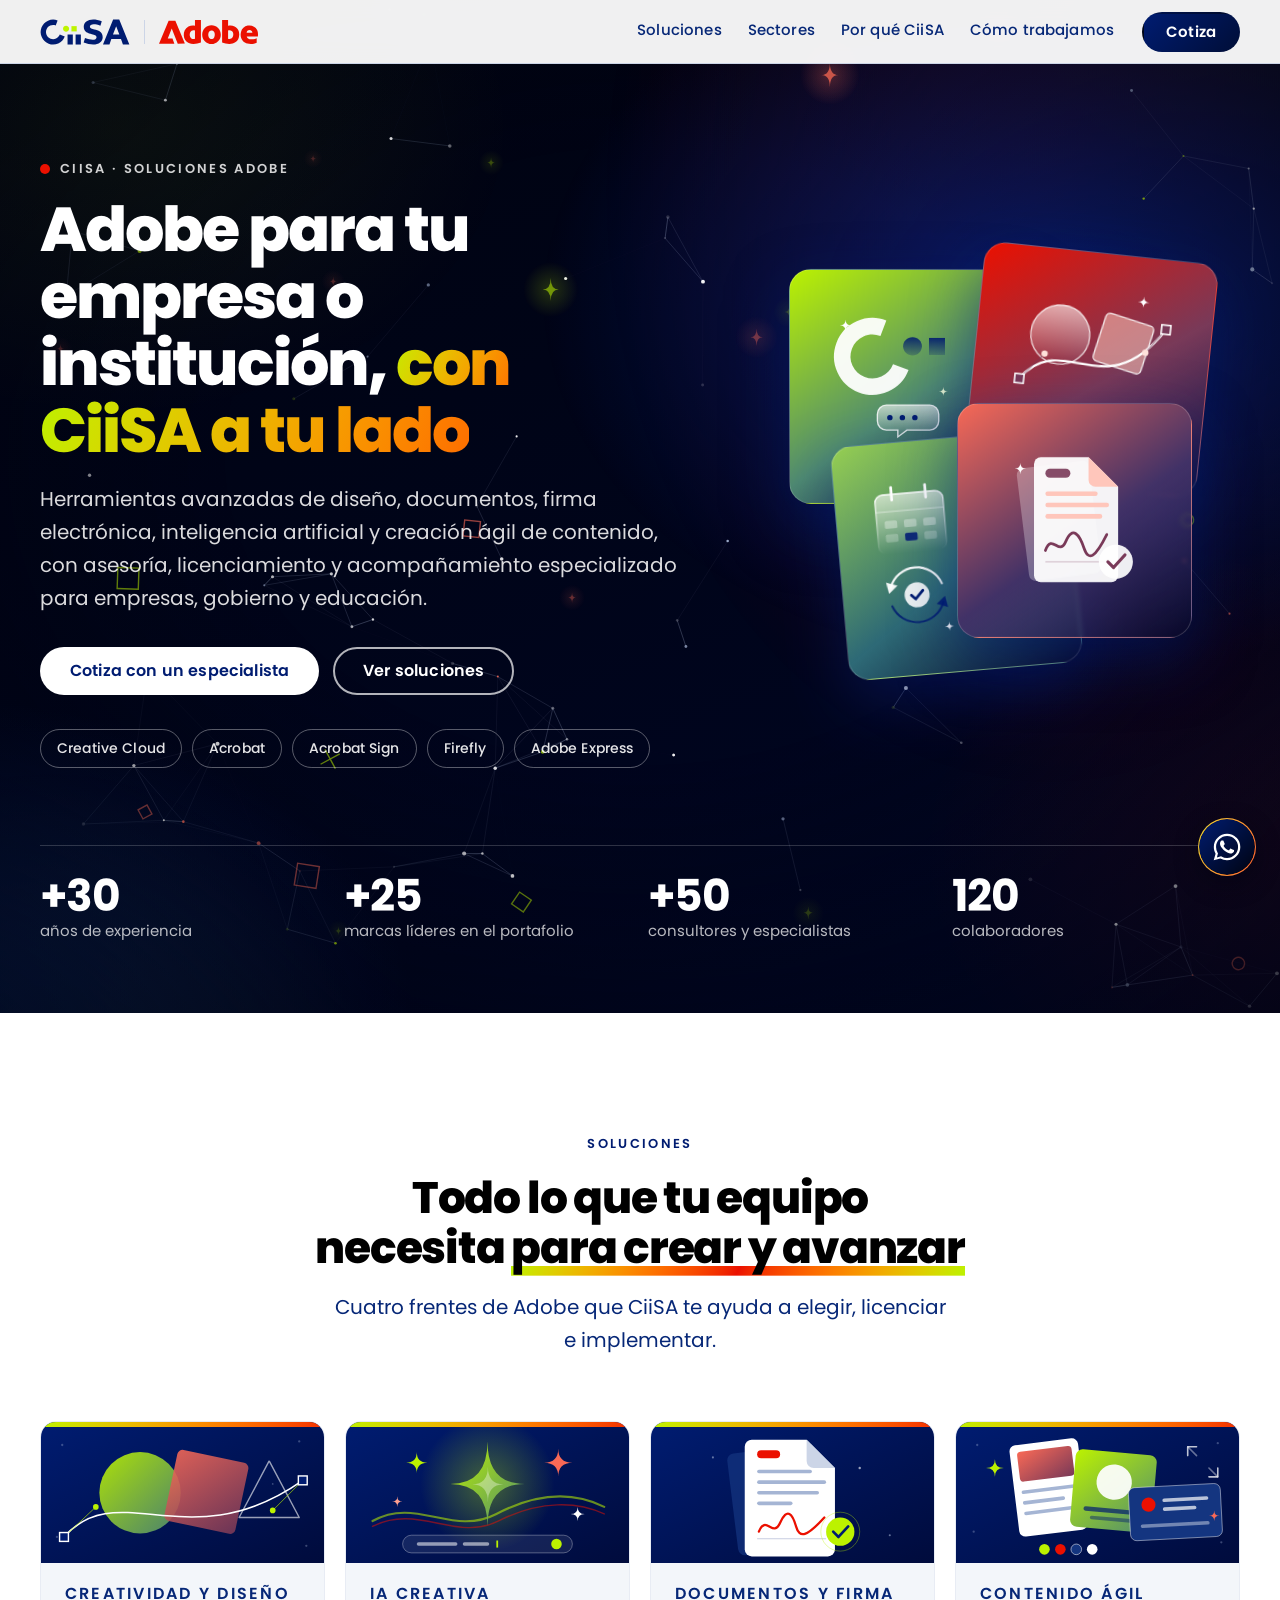
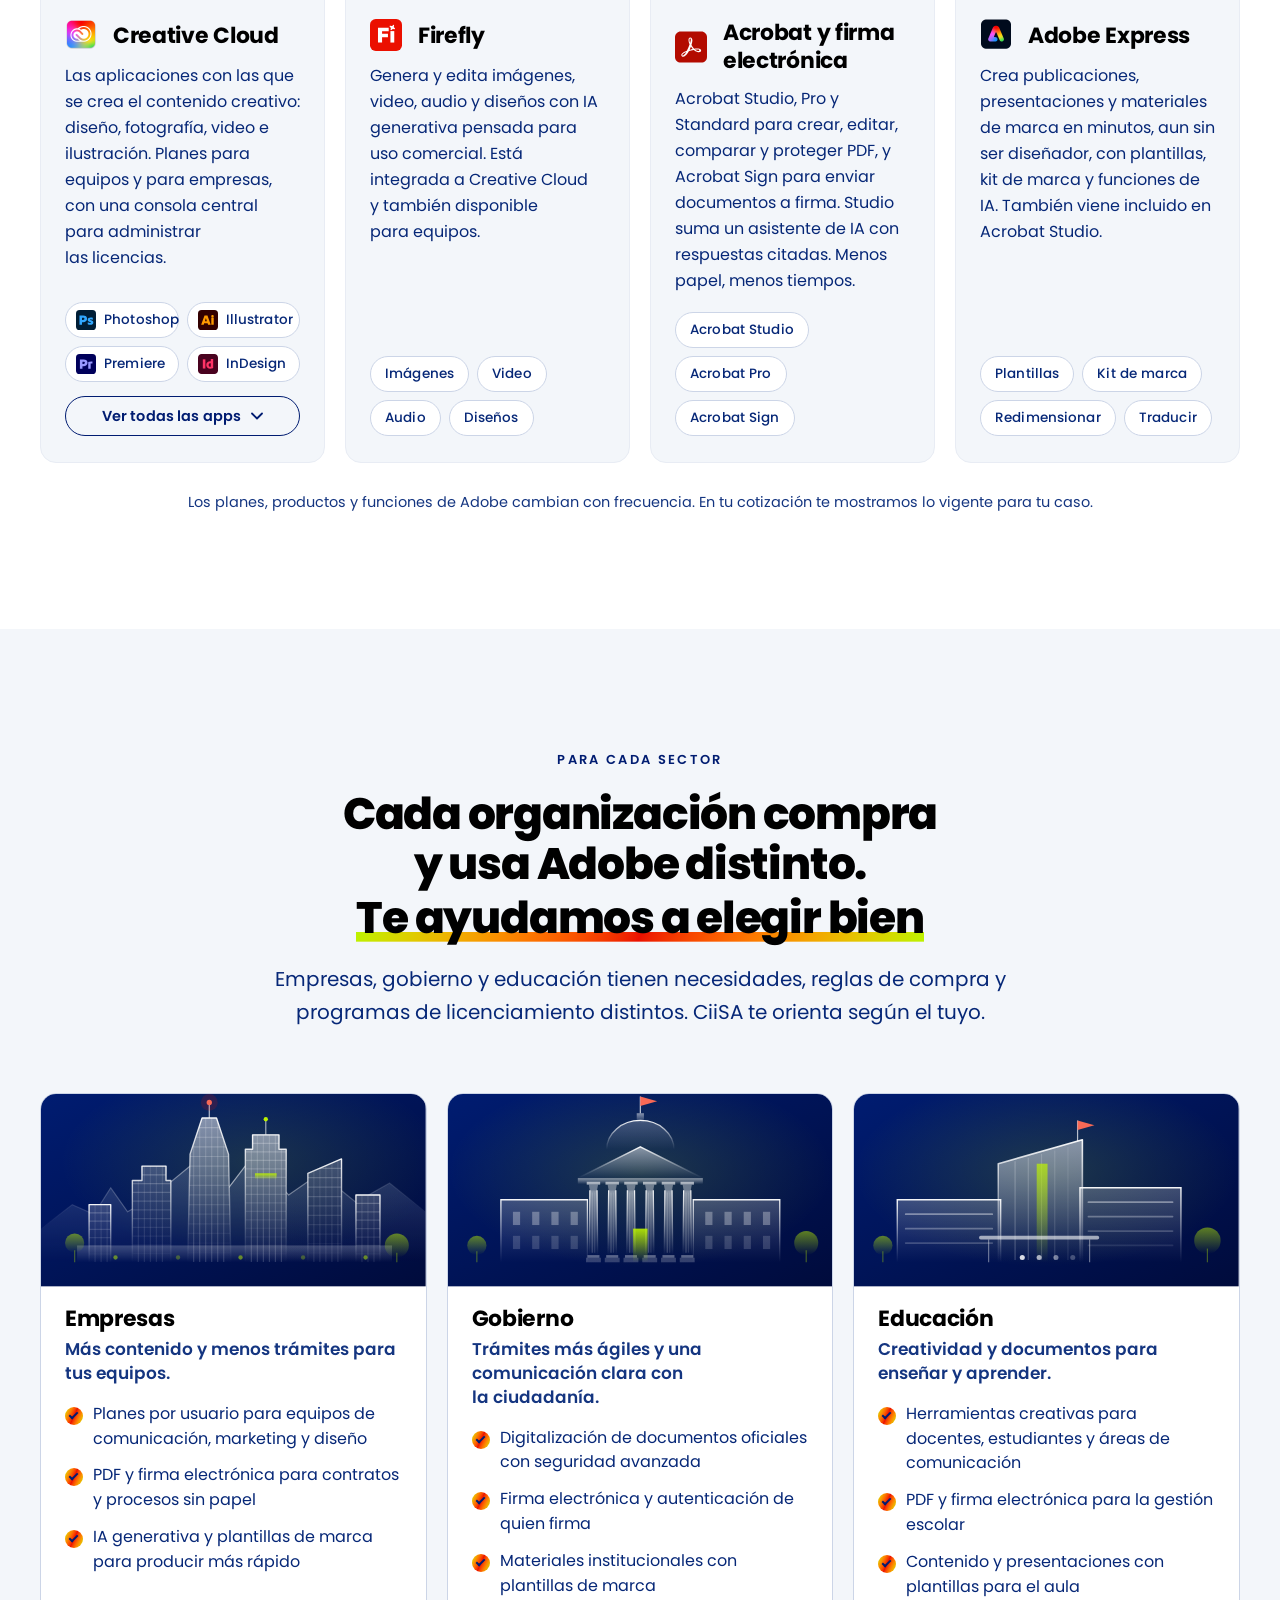
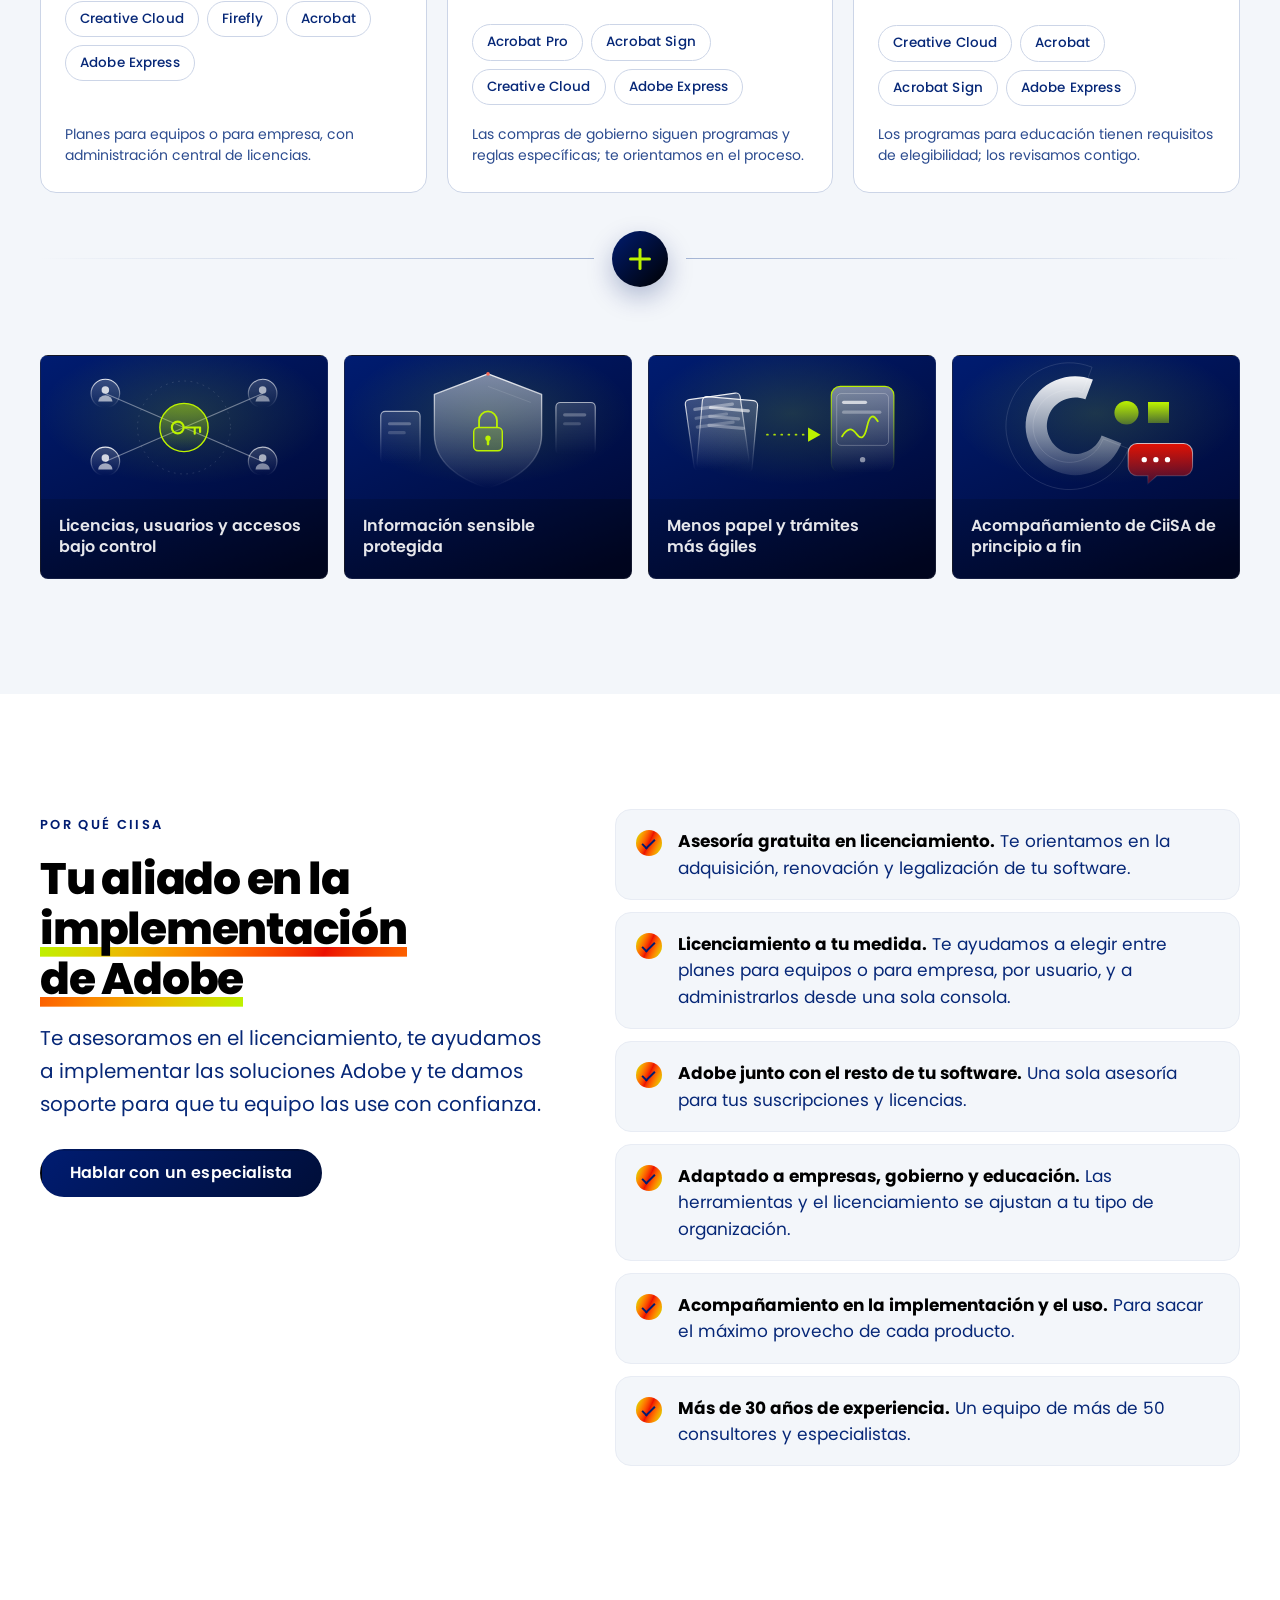
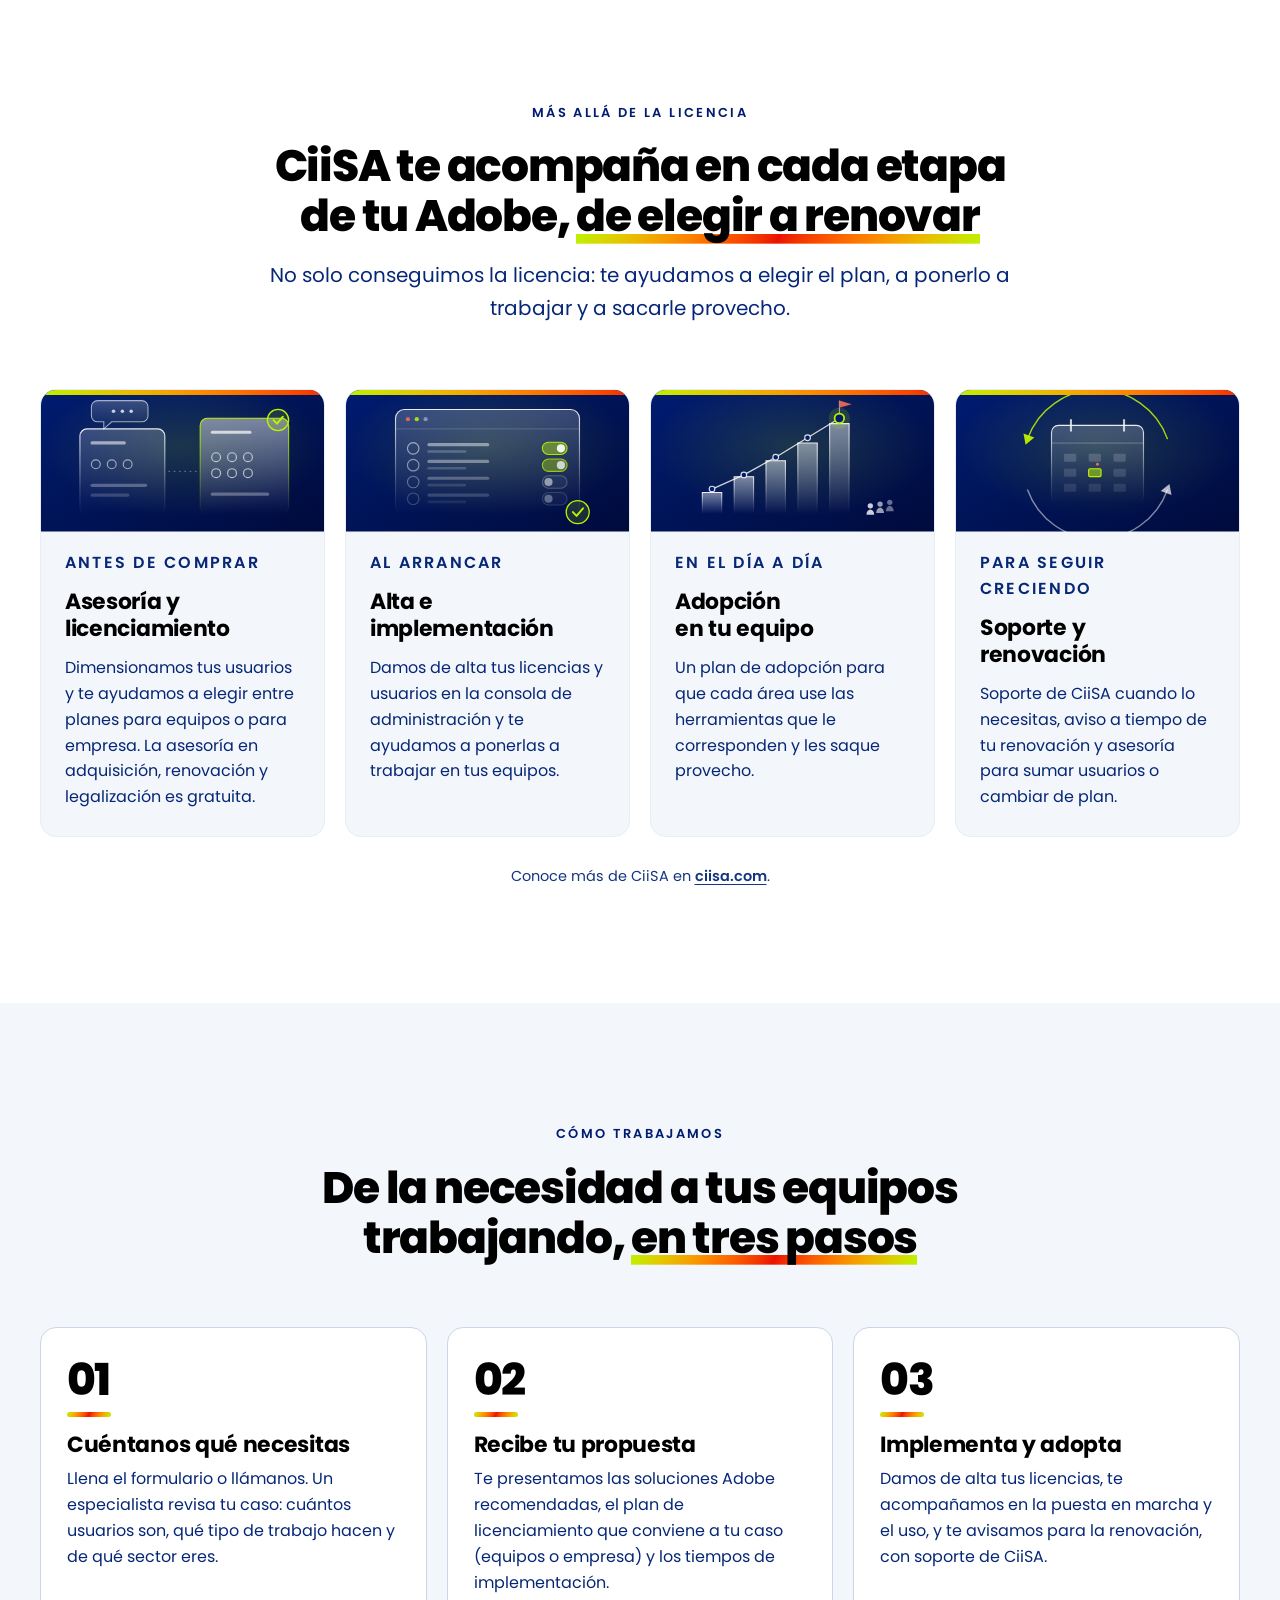
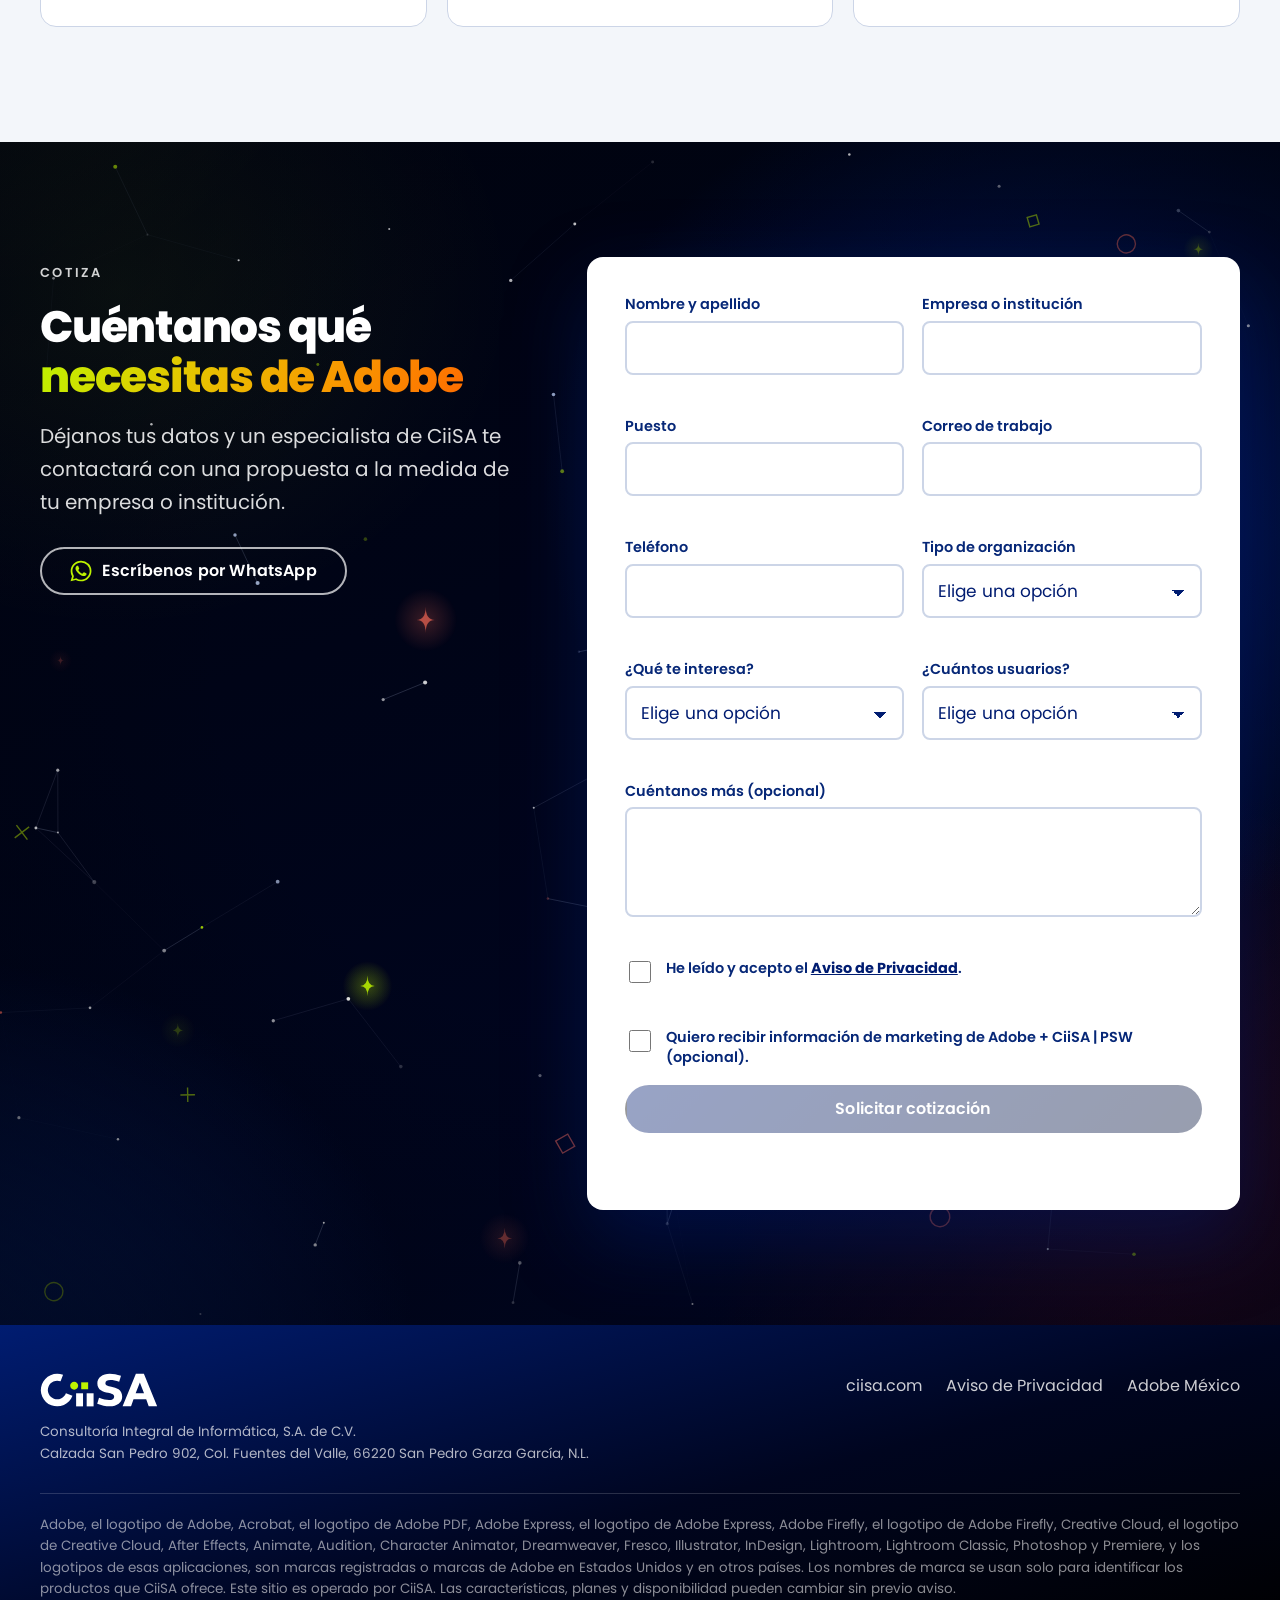
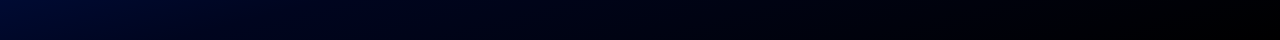
==== commit 4e5d101c: "Confirmación de correo (validar.html), filtros del formulario y ajustes del sitio - validar.html y v" ====
--- a/index.html
+++ b/index.html
@@ -345,7 +345,7 @@
             </select>
             <p class="err" id="e-cantidad" aria-live="polite"></p>
           </div>
-          <div class="field field--full"><label for="f-mensaje">Cuéntanos más (opcional)</label><textarea id="f-mensaje" name="mensaje" rows="3" maxlength="600"></textarea></div>
+          <div class="field field--full"><label for="f-mensaje">Cuéntanos más (opcional)</label><textarea id="f-mensaje" name="mensaje" rows="3" maxlength="600"></textarea><p class="err" id="e-mensaje" aria-live="polite"></p></div>
           <div class="field field--full hp" aria-hidden="true"><label for="f-web">No llenar</label><input id="f-web" name="website" type="text" tabindex="-1" autocomplete="off"></div>
           <div class="field field--full check">
             <label class="chk"><input type="checkbox" name="privacidad" required><span>He leído y acepto el <a href="https://ciisa.com/aviso-de-privacidad/" target="_blank" rel="noopener">Aviso de Privacidad</a>.</span></label>
@@ -361,8 +361,8 @@
         </form>
         <div class="gracias" data-adobe-thanks hidden tabindex="-1">
           <svg viewBox="0 0 48 48" aria-hidden="true"><circle cx="24" cy="24" r="20"/><path d="M14 25l7 7 13-15"/></svg>
-          <h3>¡Gracias, <span data-adobe-name></span>!</h3>
-          <p>Recibimos tu solicitud. Un especialista de CiiSA te contactará pronto con tu propuesta de Adobe.</p>
+          <h3>¡Recibimos tu solicitud, <span data-adobe-name></span>!</h3>
+          <p>Te acabamos de enviar un correo, revísalo por favor.</p>
         </div>
       </div>
     </div>
@@ -389,6 +389,7 @@
 
 <script src="tracking.js" defer></script>
 <script src="site.js" defer></script>
+<script src="form-filtros.js" defer></script>
 <script src="adobe-form.js" defer></script>
 </body>
 </html>
--- a/styles.css
+++ b/styles.css
@@ -728,3 +728,94 @@
 /* SEO y accesibilidad: enlace "Saltar al contenido", visible solo al enfocarlo con teclado */
 .skip { position: fixed; left: 12px; top: -64px; z-index: 1000; padding: 12px 20px; border-radius: 999px; background: var(--navy-900); color: #fff; font-weight: 600; transition: top .2s; }
 .skip:focus-visible { top: 12px; outline: 3px solid var(--green-300); outline-offset: 2px; }
+
+/* Formulario fluido: al enviar, la caja conserva el alto del formulario (lo fija adobe-form.js) y el agradecimiento queda centrado
+   dentro, con una entrada suave; así la sección no se encoge ni la página salta. */
+.formbox.is-done { display: grid; align-content: center; box-sizing: border-box; }
+.formbox.is-done .gracias { animation: gracias-in .5s cubic-bezier(.22, 1, .36, 1) both; }
+@keyframes gracias-in { from { opacity: 0; transform: translateY(12px); } to { opacity: 1; transform: none; } }
+@media (prefers-reduced-motion: reduce) { .formbox.is-done .gracias { animation: none; } }
+/* Causa raíz del salto al enviar: `.form { display: grid }` anulaba el atributo `hidden`, así que el formulario seguía visible y el
+   agradecimiento se apilaba debajo (la sección crecía ~220 px). `hidden` debe ganar siempre en estos dos bloques. */
+.form[hidden], .gracias[hidden] { display: none; }
+
+/* Página de confirmación de correo (validar.html): mismo cielo navy del hero, tarjeta centrada y pie sencillo. Sin animaciones: el
+   estado cambia al instante para que lectores de pantalla lo anuncien (aria-live en la tarjeta). */
+.val-body { background: linear-gradient(135deg, var(--navy-1000) 0%, var(--navy-900) 46%, var(--navy-950) 78%, var(--navy-1000) 100%); min-height: 100vh; display: flex; flex-direction: column; color: var(--paper); }
+.val { flex: 1; display: grid; place-items: center; padding: calc(var(--nav-h) + 40px) 24px 40px; }
+.val__card { width: min(560px, 100%); background: var(--paper); color: var(--navy-900); border-radius: 24px; padding: clamp(28px, 5vw, 48px); box-shadow: 0 24px 60px rgba(0, 5, 31, 0.55); }
+.val__eyebrow { margin: 0 0 14px; font: 700 12px/1 var(--font-body); letter-spacing: 0.16em; text-transform: uppercase; color: var(--red-600); display: flex; align-items: center; gap: 10px; }
+.val__dot { width: 8px; height: 8px; border-radius: 50%; background: var(--red-500); }
+.val__card h1 { margin: 0 0 12px; font-size: clamp(26px, 4vw, 34px); line-height: 1.15; color: var(--navy-900); }
+.val__card p { margin: 0 0 28px; color: var(--navy-700); }
+.val__card [hidden] { display: none; }
+.val__foot { padding: 20px 24px 28px; text-align: center; font-size: 14px; color: var(--navy-300); background: var(--navy-950); }
+.val__foot p { margin: 0; }
+.val__foot a { color: var(--navy-200); }
+
+/* validar.html: enlace secundario bajo el botón de las pantallas de gracias (el WhatsApp es el mismo número del sitio) */
+.val__sec { margin: 20px 0 0; font-size: 15px; }
+.val__sec a { color: var(--navy-700); font-weight: 600; }
+
+/* validar.html: sin saltos. (1) La tarjeta nace en "espera" y JS decide el estado antes de mostrar nada, así nunca se ve un estado
+   equivocado; (2) alto mínimo para que el cambio de estado no encoja ni estire la tarjeta; (3) la marca animada del cargador del
+   sitio, en un cuadro navy porque su letra es blanca; (4) transición suave entre páginas del mismo sitio (navegadores con View
+   Transitions entre documentos; en los demás se ignora). La barra superior conserva su lugar entre páginas. */
+.val__card { min-height: 380px; }
+.val__card > div:not([hidden]) { animation: val-in .28s ease both; }
+@keyframes val-in { from { opacity: 0; transform: translateY(6px); } to { opacity: 1; transform: none; } }
+@view-transition { navigation: auto; }
+.nav { view-transition-name: nav; }
+::view-transition-old(root), ::view-transition-new(root) { animation-duration: .25s; }
+@media (prefers-reduced-motion: reduce) {
+  .val__card > div:not([hidden]) { animation: none; }
+  ::view-transition-group(*), ::view-transition-old(*), ::view-transition-new(*) { animation: none; }
+}
+
+/* validar.html: el título recibe el foco por script para que los lectores de pantalla anuncien el estado nuevo; el recuadro de foco
+   sobre un texto que no es interactivo solo estorba a la vista, así que se quita (el botón y los enlaces conservan el suyo). */
+.val__card h1:focus { outline: none; }
+
+/* validar.html: fondo del hero (degradado oscuro + cielo de site.js) fijo detrás de todo, y un "tono" que cambia con el estado: verde
+   CiiSA si todo salió bien, naranja (mezcla del degradado verde → rojo) para avisos y rojo Adobe para errores. El tono vive en
+   data-tono del body (lo pone validar.js). La barra de progreso reemplaza al logo animado. */
+.val-fondo { position: fixed; inset: 0; z-index: 0; overflow: hidden; pointer-events: none; background: linear-gradient(160deg, var(--navy-1100) 0%, var(--navy-1000) 38%, var(--navy-950) 70%, var(--navy-1100) 100%); background-size: 200% 200%; animation: sky-shift 34s ease-in-out infinite alternate; }
+.val-tono { position: absolute; inset: 0; opacity: 0; transition: opacity .7s ease; background: radial-gradient(70% 58% at 50% 50%, var(--tono-1), transparent 76%), radial-gradient(46% 42% at 6% 94%, var(--tono-2), transparent 70%), radial-gradient(42% 38% at 96% 8%, var(--tono-2), transparent 70%); }
+.val-body { --aviso: color-mix(in srgb, var(--ciisa-green) 38%, var(--adobe-red)); --acento: var(--ciisa-green); --acento-2: var(--adobe-red); --tono-1: transparent; --tono-2: transparent; --halo: transparent; }
+.val-body[data-tono="exito"] { --tono-1: rgba(188, 242, 0, 0.30); --tono-2: rgba(188, 242, 0, 0.22); --halo: rgba(188, 242, 0, 0.5); --acento: var(--ciisa-green); --acento-2: var(--green-400); }
+.val-body[data-tono="aviso"] { --tono-1: color-mix(in srgb, var(--aviso) 38%, transparent); --tono-2: color-mix(in srgb, var(--aviso) 26%, transparent); --halo: color-mix(in srgb, var(--aviso) 55%, transparent); --acento: var(--aviso); --acento-2: color-mix(in srgb, var(--ciisa-green) 62%, var(--adobe-red)); }
+.val-body[data-tono="error"] { --tono-1: rgba(235, 16, 0, 0.34); --tono-2: rgba(235, 16, 0, 0.24); --halo: rgba(235, 16, 0, 0.5); --acento: var(--adobe-red); --acento-2: var(--red-400); }
+.val-body:not([data-tono="neutro"]) .val-tono { opacity: 1; }
+.val, .val__foot { position: relative; z-index: 1; }
+.val__card { position: relative; overflow: hidden; box-shadow: 0 24px 60px rgba(0, 5, 31, 0.55), 0 0 90px -10px var(--halo); transition: box-shadow .7s ease; }
+.val__card::before { content: ''; position: absolute; inset: 0 0 auto 0; height: 6px; background: linear-gradient(90deg, var(--acento), var(--acento-2)); }
+.val__dot { background: var(--acento-2); }
+.val__bar { height: 12px; border-radius: 999px; background: var(--navy-100); overflow: hidden; margin: 8px 0 28px; }
+.val__bar-fill { display: block; height: 100%; width: 0; border-radius: 999px; background: linear-gradient(90deg, var(--ciisa-green), var(--adobe-red), var(--ciisa-green)); background-size: 200% 100%; animation: val-shine 1.4s linear infinite; transition: width 3s cubic-bezier(.1, .7, .2, 1); }
+@keyframes val-shine { to { background-position: -200% 0; } }
+@media (prefers-reduced-motion: reduce) {
+  .val-fondo { animation: none; }
+  .val__bar-fill { animation: none; transition: none; }
+}
+
+/* validar.html, pantallas de éxito: el WhatsApp pasa a ser el llamado principal (botón navy con el glifo del botón flotante del sitio y,
+   al pasar el cursor, el degradado de marca como el .wa-fab), "Conoce cómo trabajamos" queda como secundario y debajo un enlace a ciisa.com. */
+.val__ctas { display: flex; flex-wrap: wrap; gap: 12px; margin: 0 0 4px; }
+.val__sec--up { margin: 0 0 12px; font-weight: 600; color: var(--navy-700); }
+.btn--wa svg { flex: none; }
+.btn--wa:hover:not(:disabled), .btn--wa:focus-visible { background: var(--gradient); background-size: 200% 100%; color: var(--navy-900); animation: flow 6s ease-in-out infinite; }
+.btn--out { background: transparent; color: var(--navy-900); border-color: var(--navy-900); }
+.btn--out:hover { background: var(--navy-100); }
+@media (max-width: 520px) { .val__ctas .btn { width: 100%; } }
+@media (prefers-reduced-motion: reduce) { .btn--wa:hover:not(:disabled), .btn--wa:focus-visible { animation: none; } }
+
+/* validar.html en pantallas angostas (320–380 px): los botones llevaban el texto en una sola línea y se cortaban ("Escríbenos por
+   WhatsAp…"). Ahora el texto puede pasar a dos líneas, la tarjeta gana ancho útil con menos relleno y la etiqueta baja el espaciado. */
+@media (max-width: 520px) {
+  .val__ctas .btn { white-space: normal; text-align: center; line-height: 1.25; padding: 12px 20px; }
+}
+@media (max-width: 380px) {
+  .val { padding-left: 16px; padding-right: 16px; }
+  .val__card { padding: 24px 20px; }
+  .val__eyebrow { letter-spacing: 0.1em; }
+}
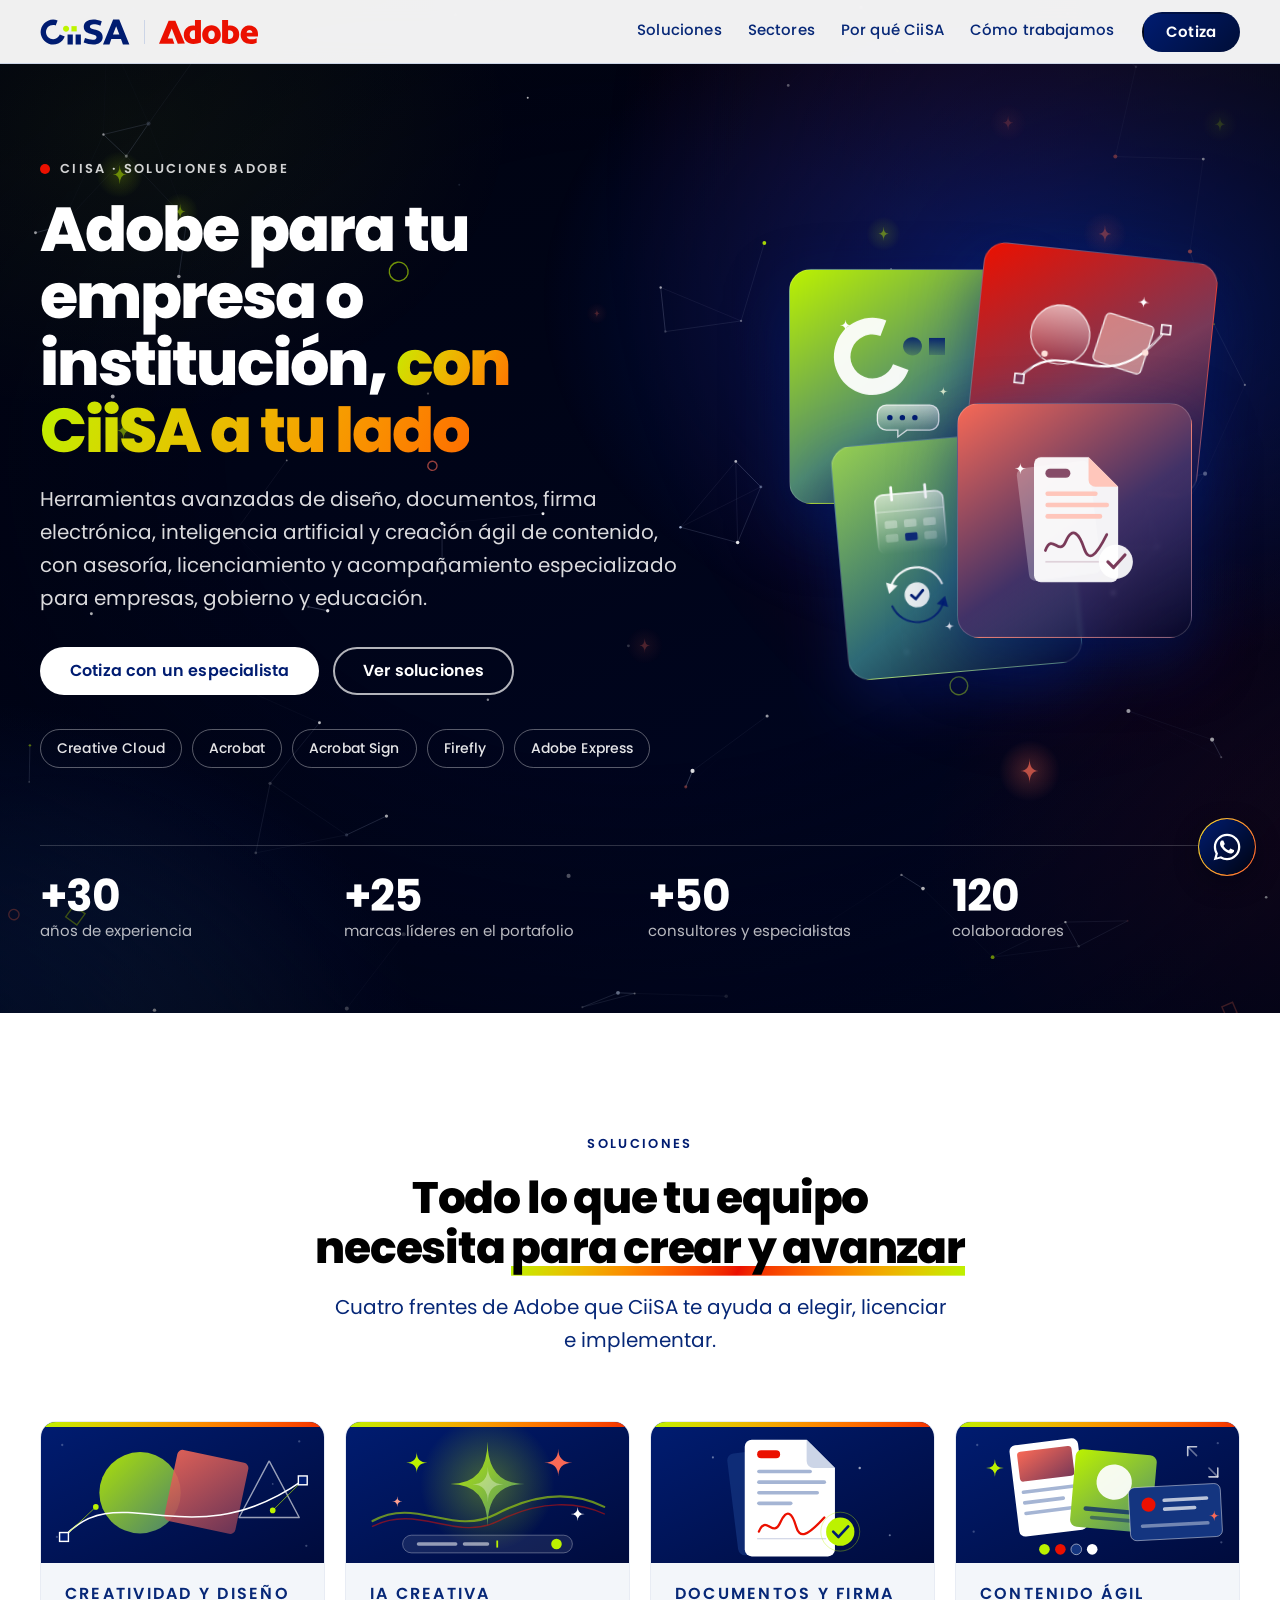
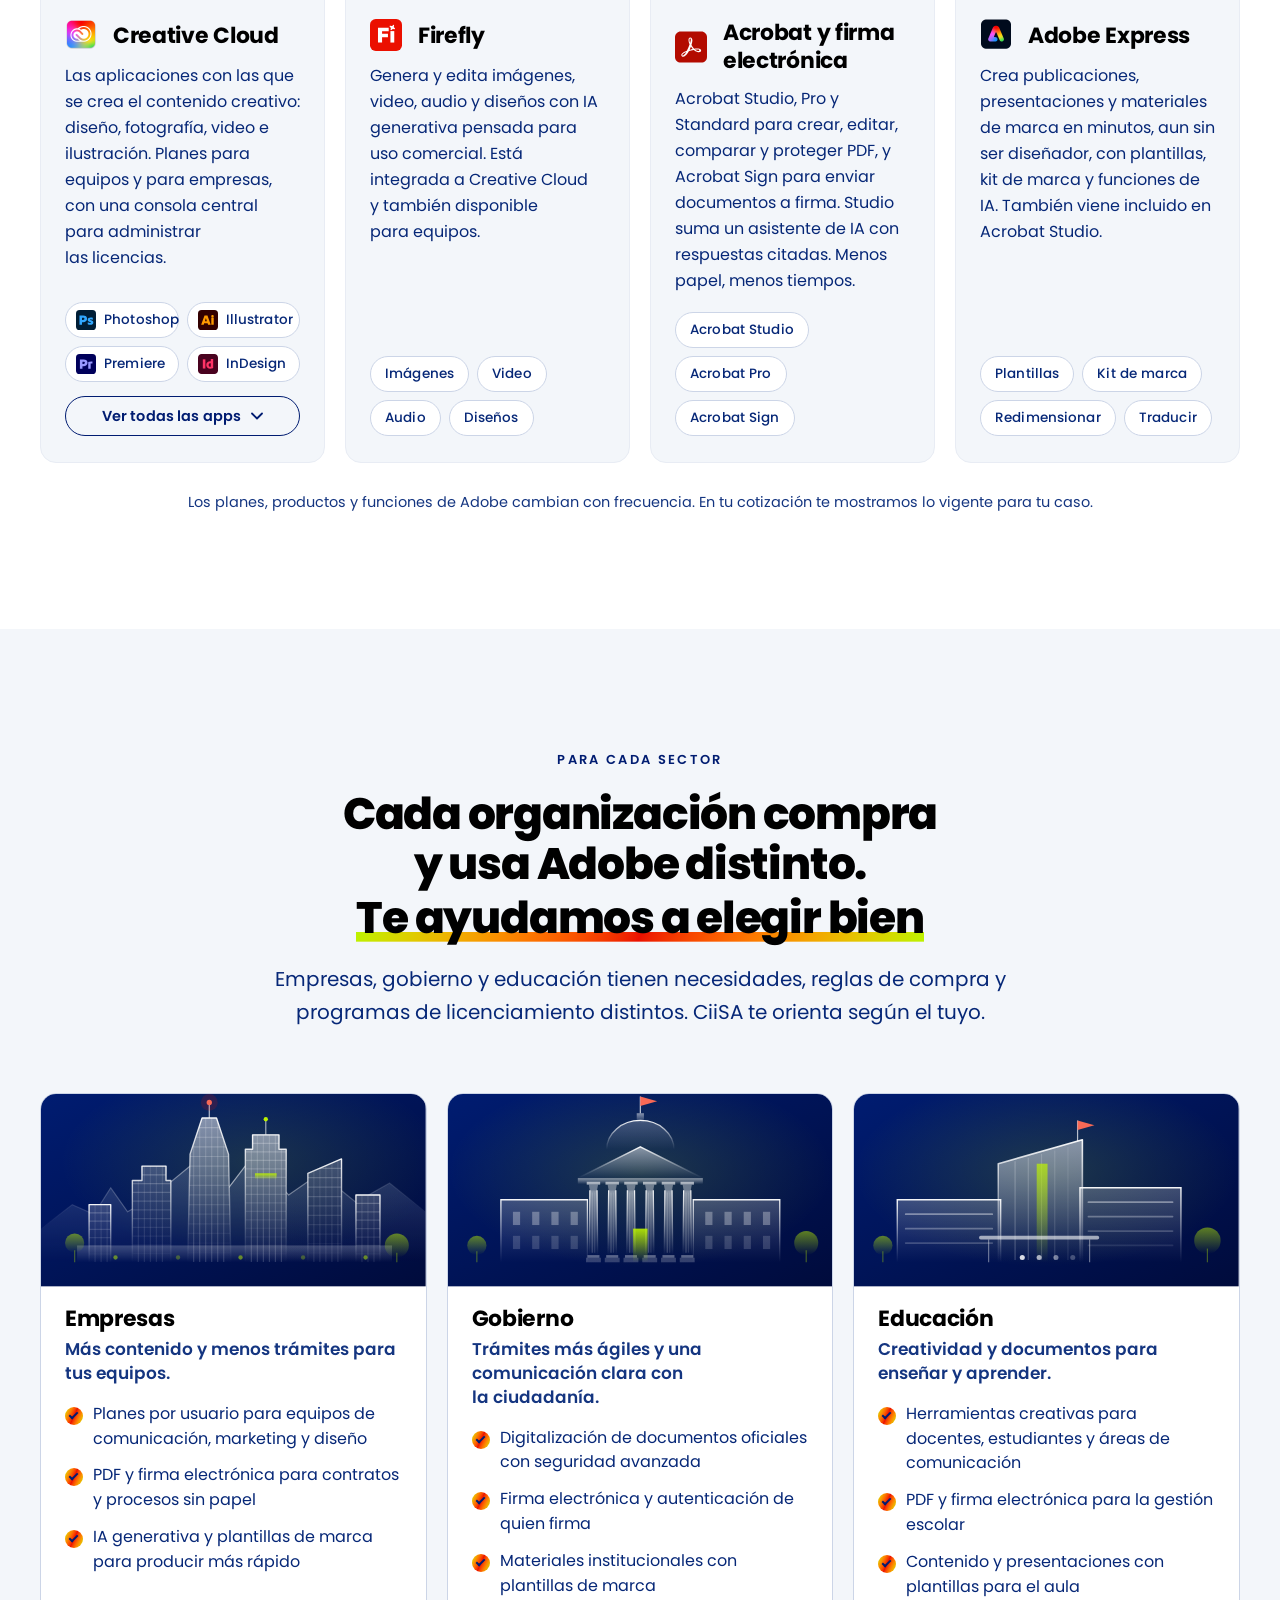
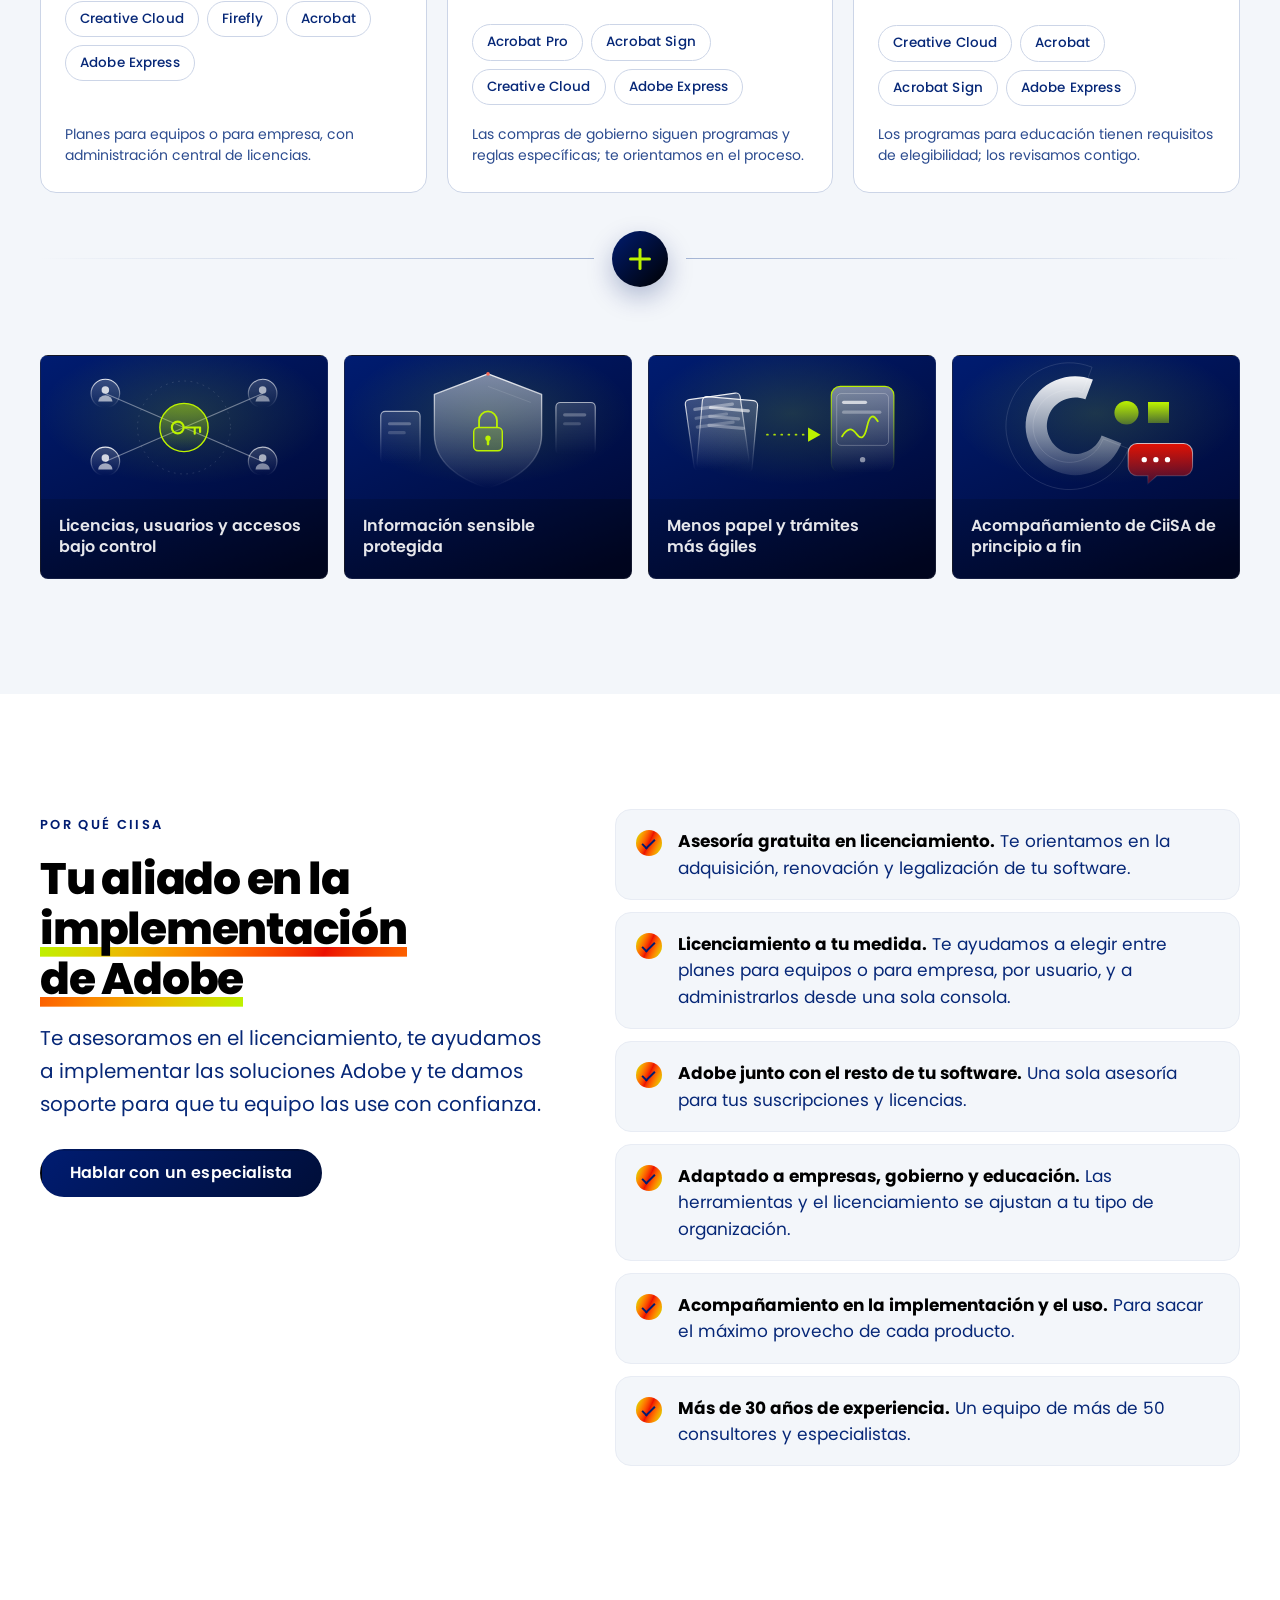
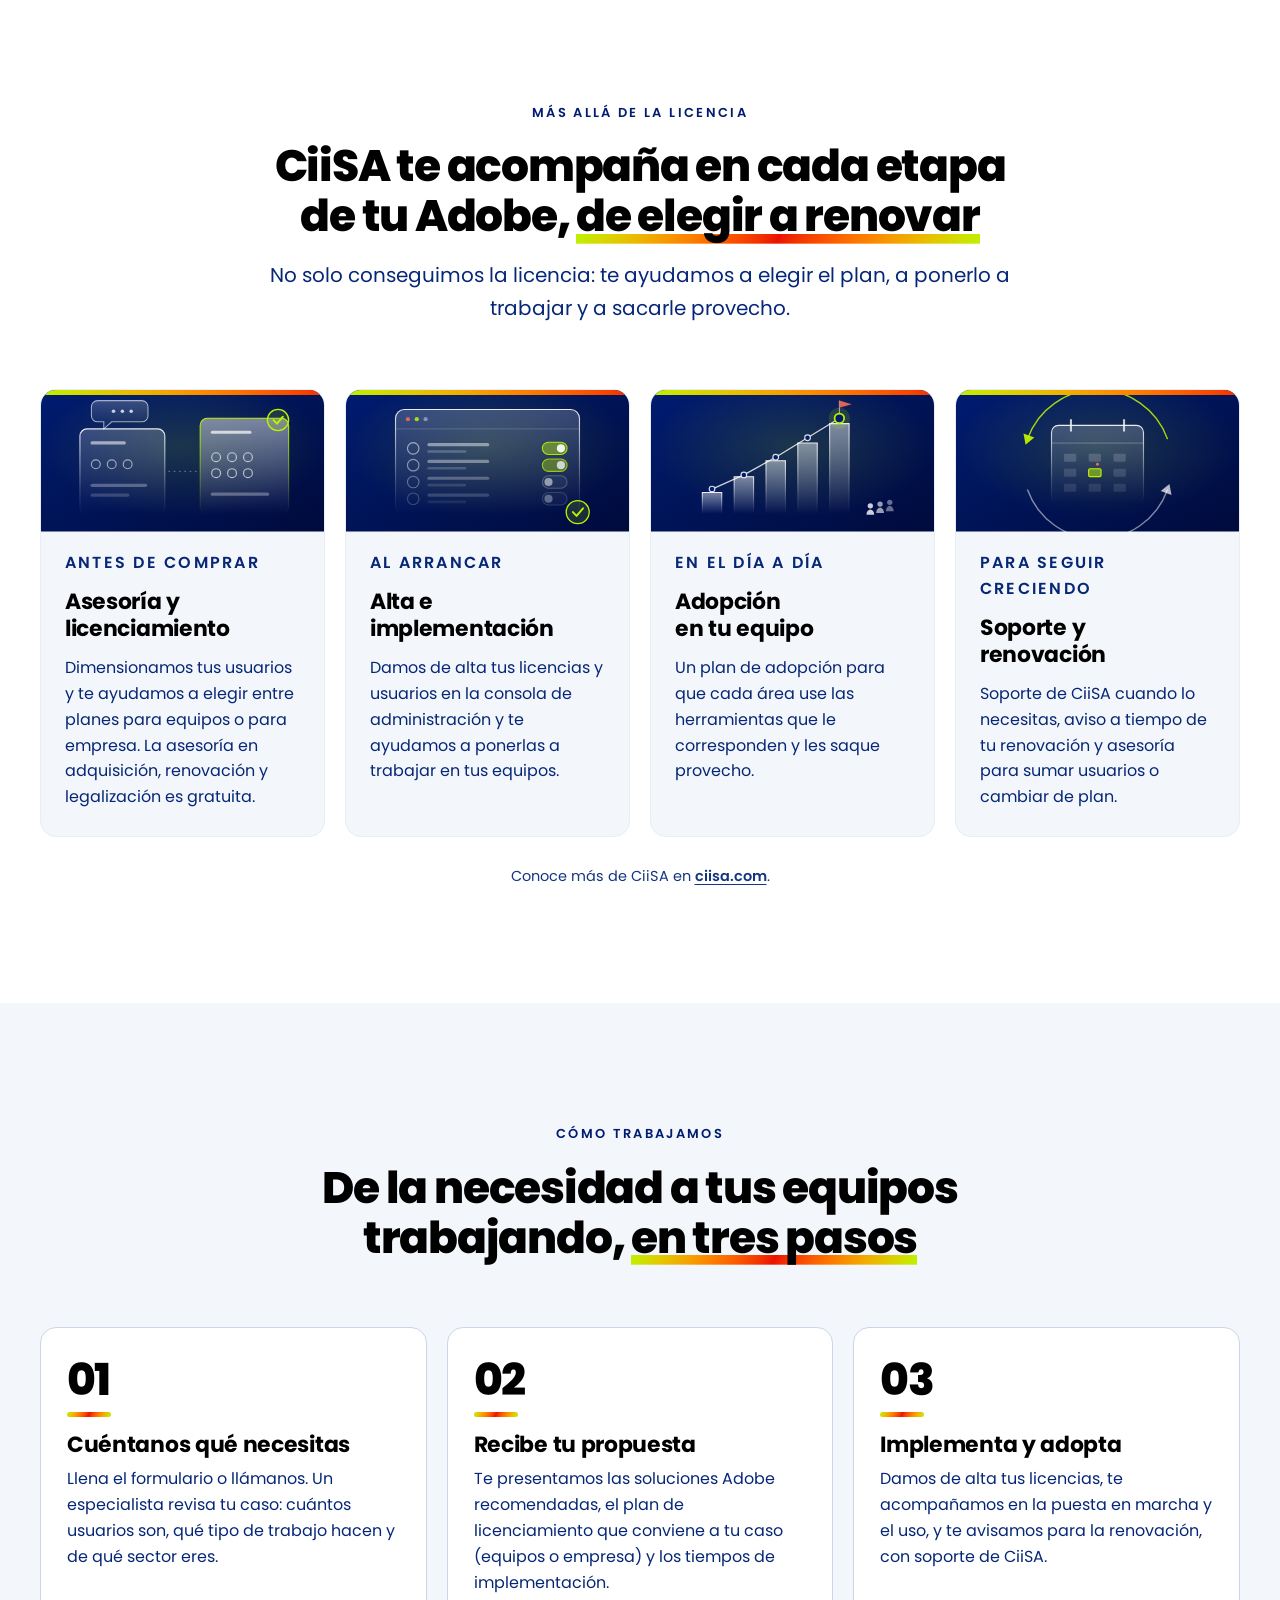
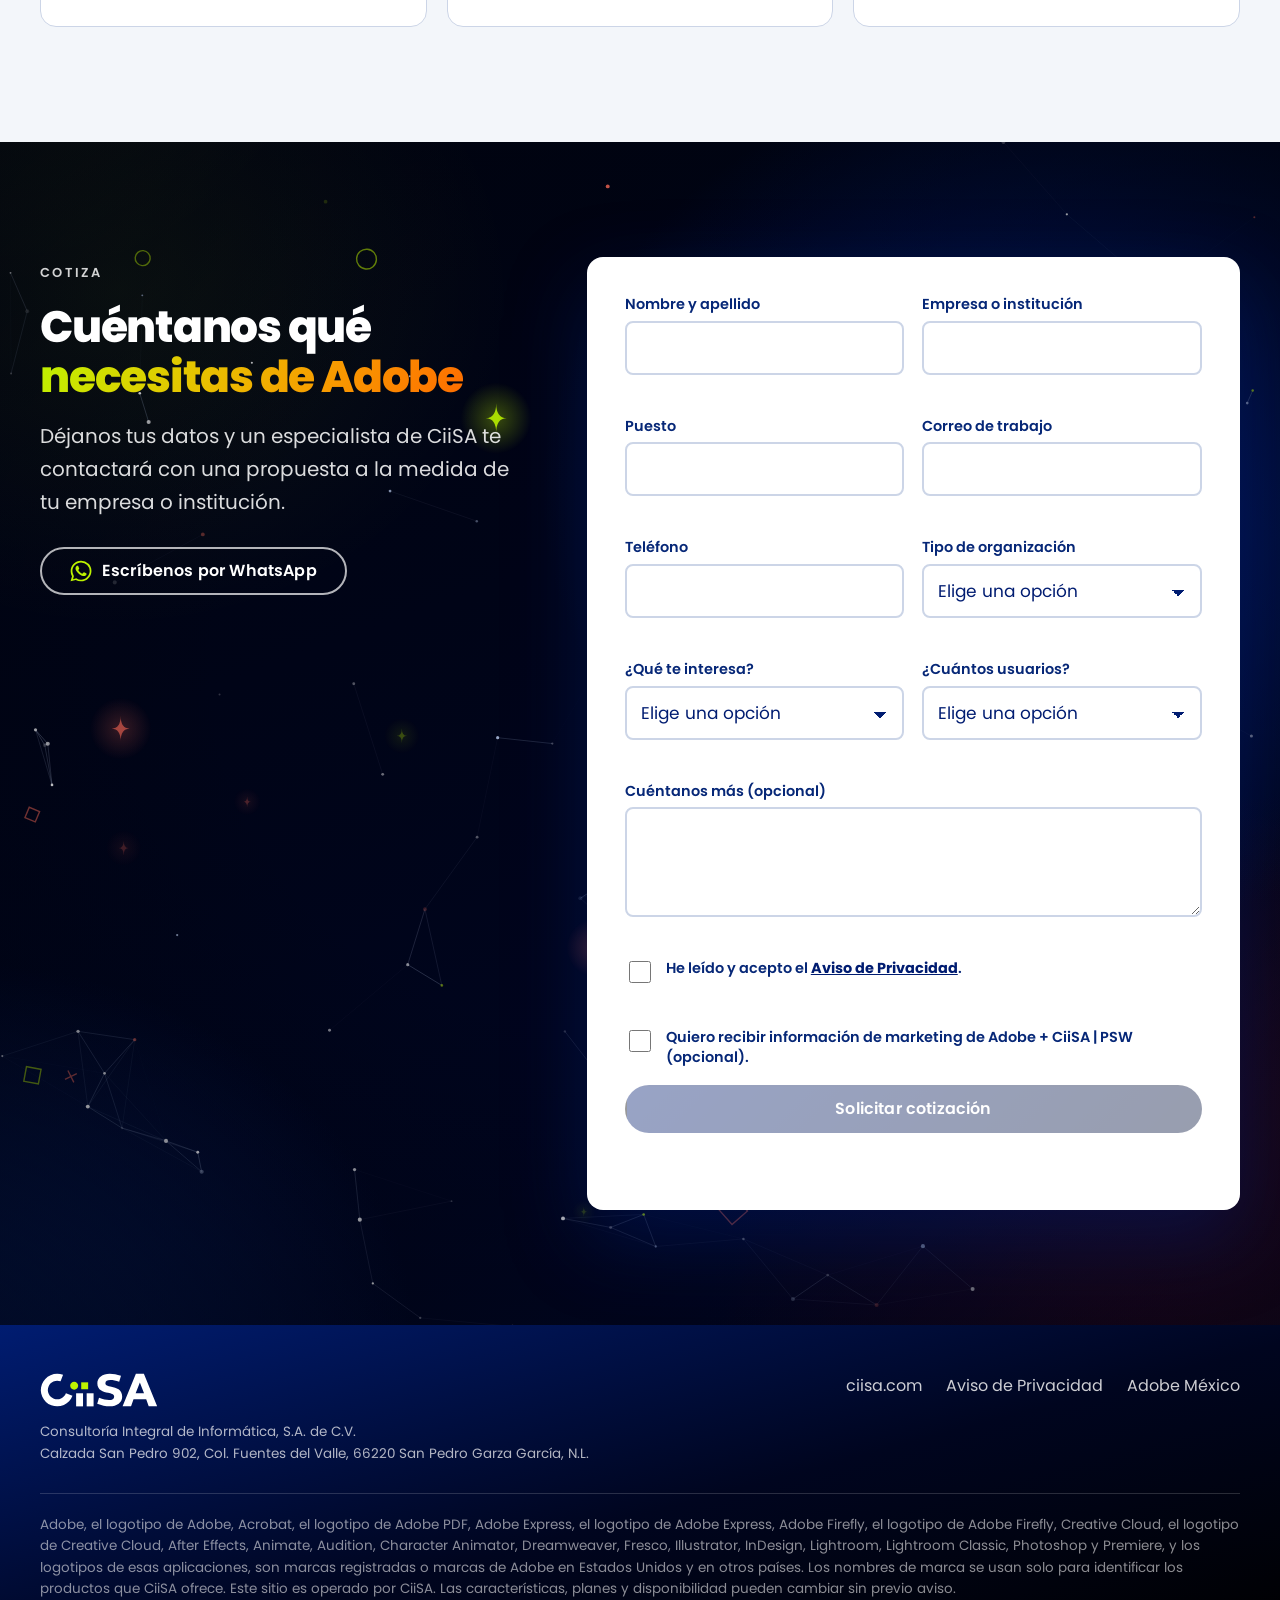
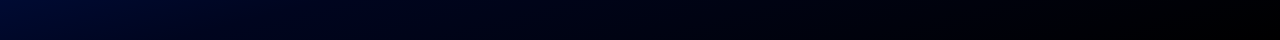
==== commit e52fccd8: "Etiqueta de Google Ads (gtag.js) y conversiones desde tracking.js - gtag.js (AW-17545418070) al inic" ====
--- a/index.html
+++ b/index.html
@@ -3,6 +3,14 @@
 <head>
 <meta charset="utf-8">
 <meta name="viewport" content="width=device-width, initial-scale=1">
+<!-- Google tag (gtag.js) · Google Ads -->
+<script async src="https://www.googletagmanager.com/gtag/js?id=AW-17545418070"></script>
+<script>
+  window.dataLayer = window.dataLayer || [];
+  function gtag(){dataLayer.push(arguments);}
+  gtag('js', new Date());
+  gtag('config', 'AW-17545418070');
+</script>
 <title>Adobe para empresas, gobierno y educación · CiiSA</title>
 <meta name="description" content="Creative Cloud, Acrobat, firma electrónica, Firefly y Adobe Express para empresas, gobierno y educación, con asesoría, licenciamiento y acompañamiento de CiiSA. Cotiza.">
 <meta name="author" content="CiiSA">
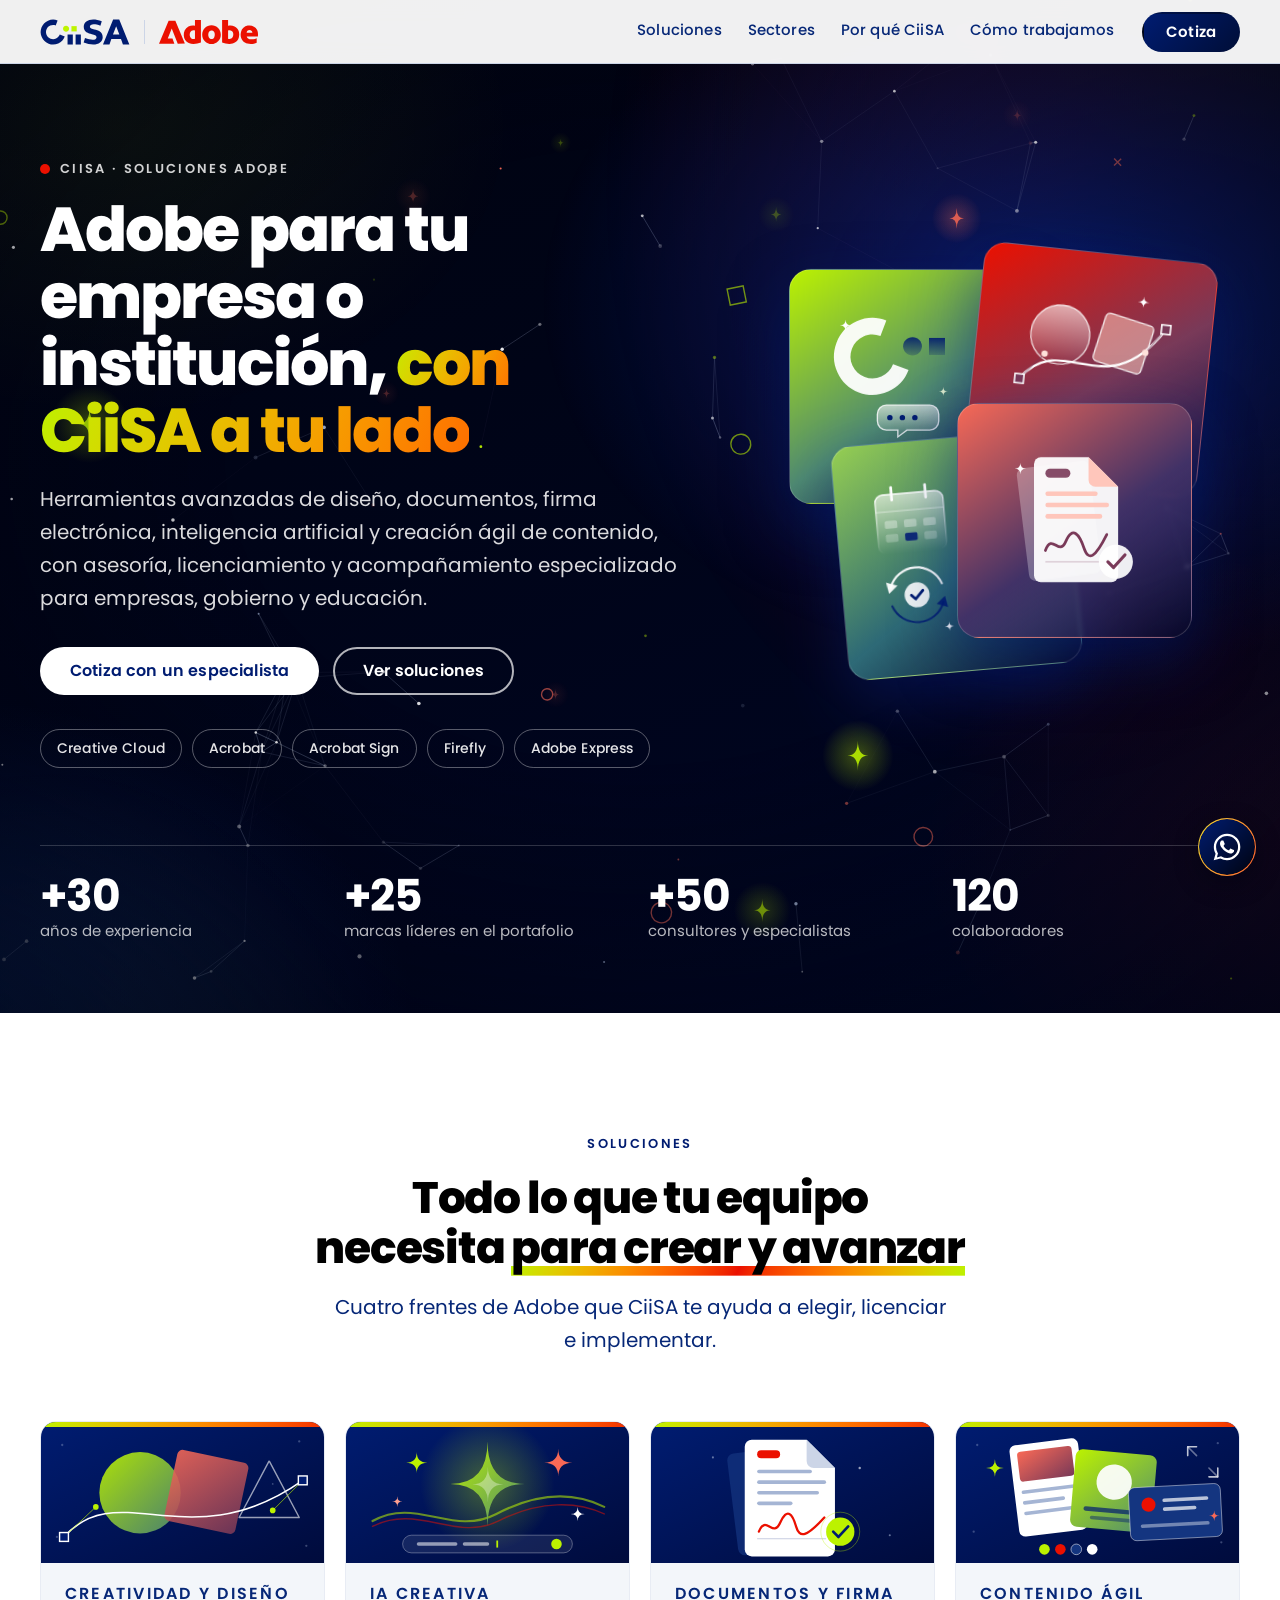
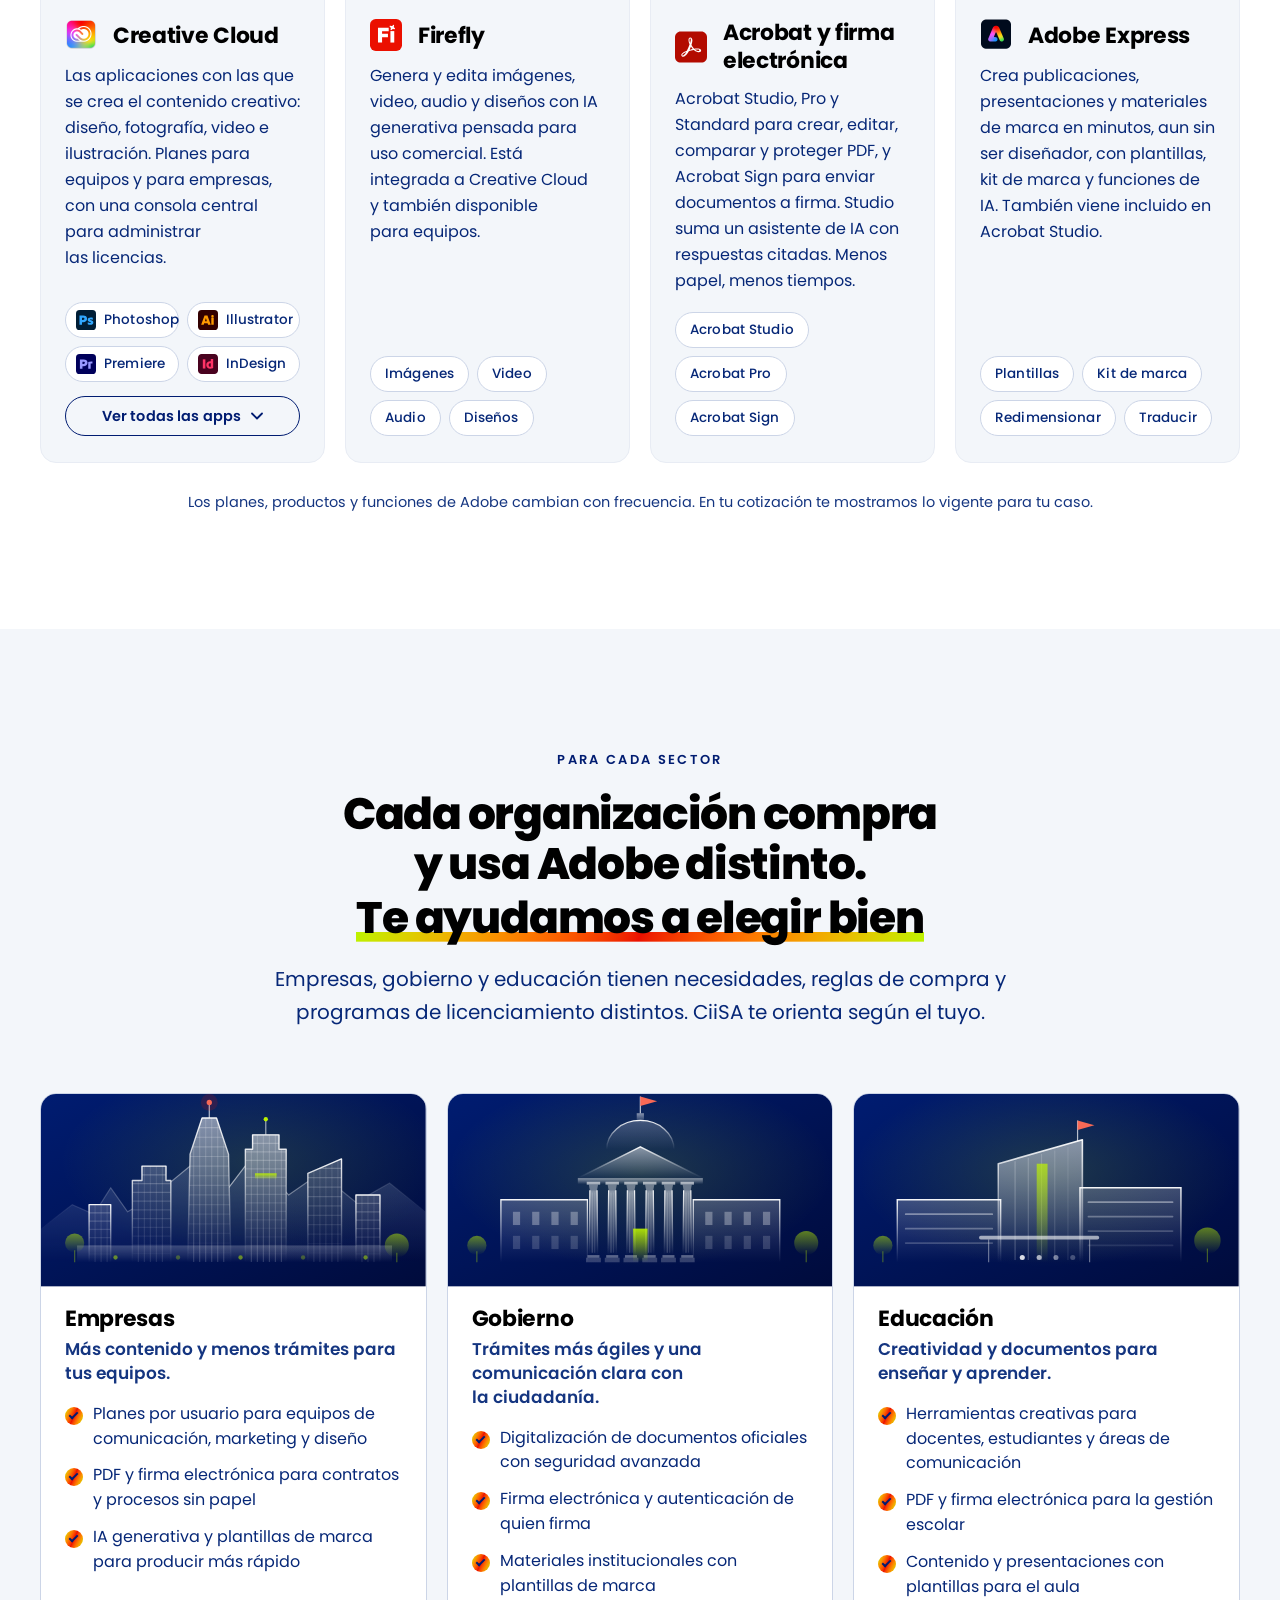
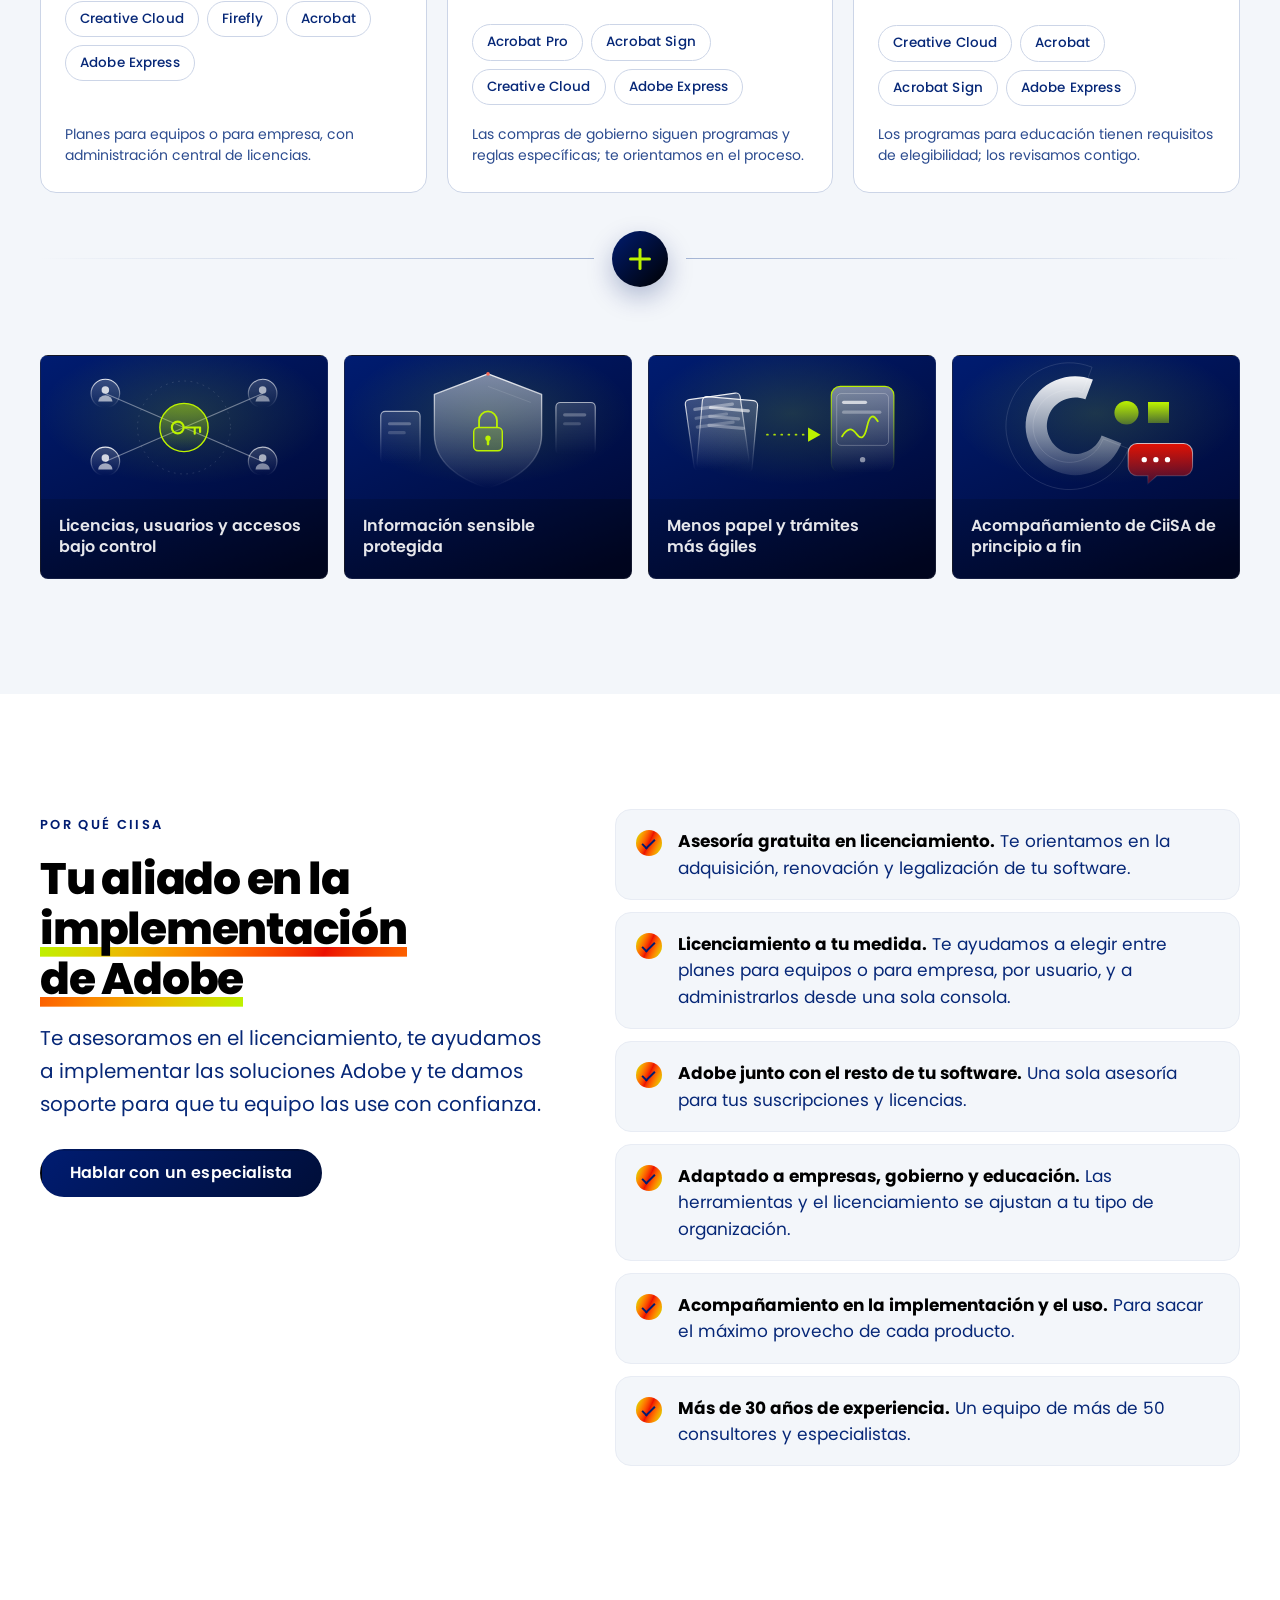
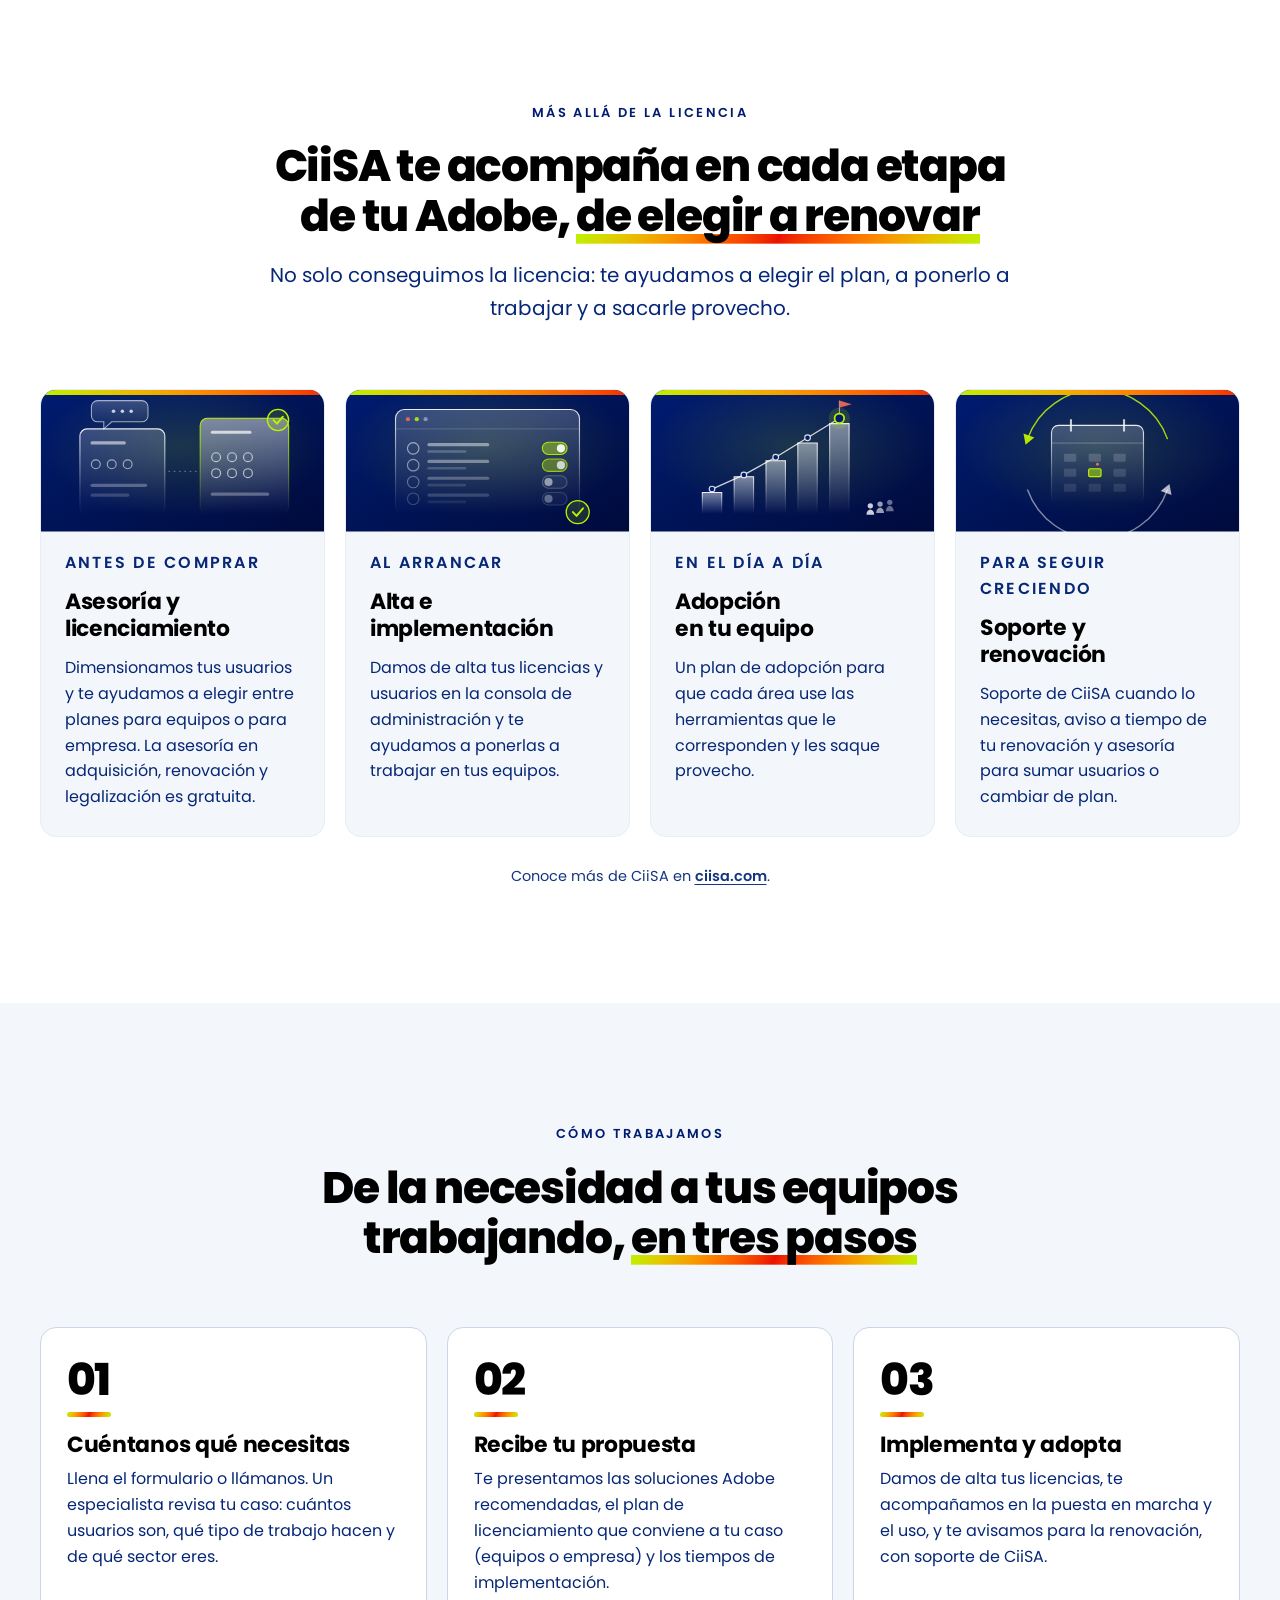
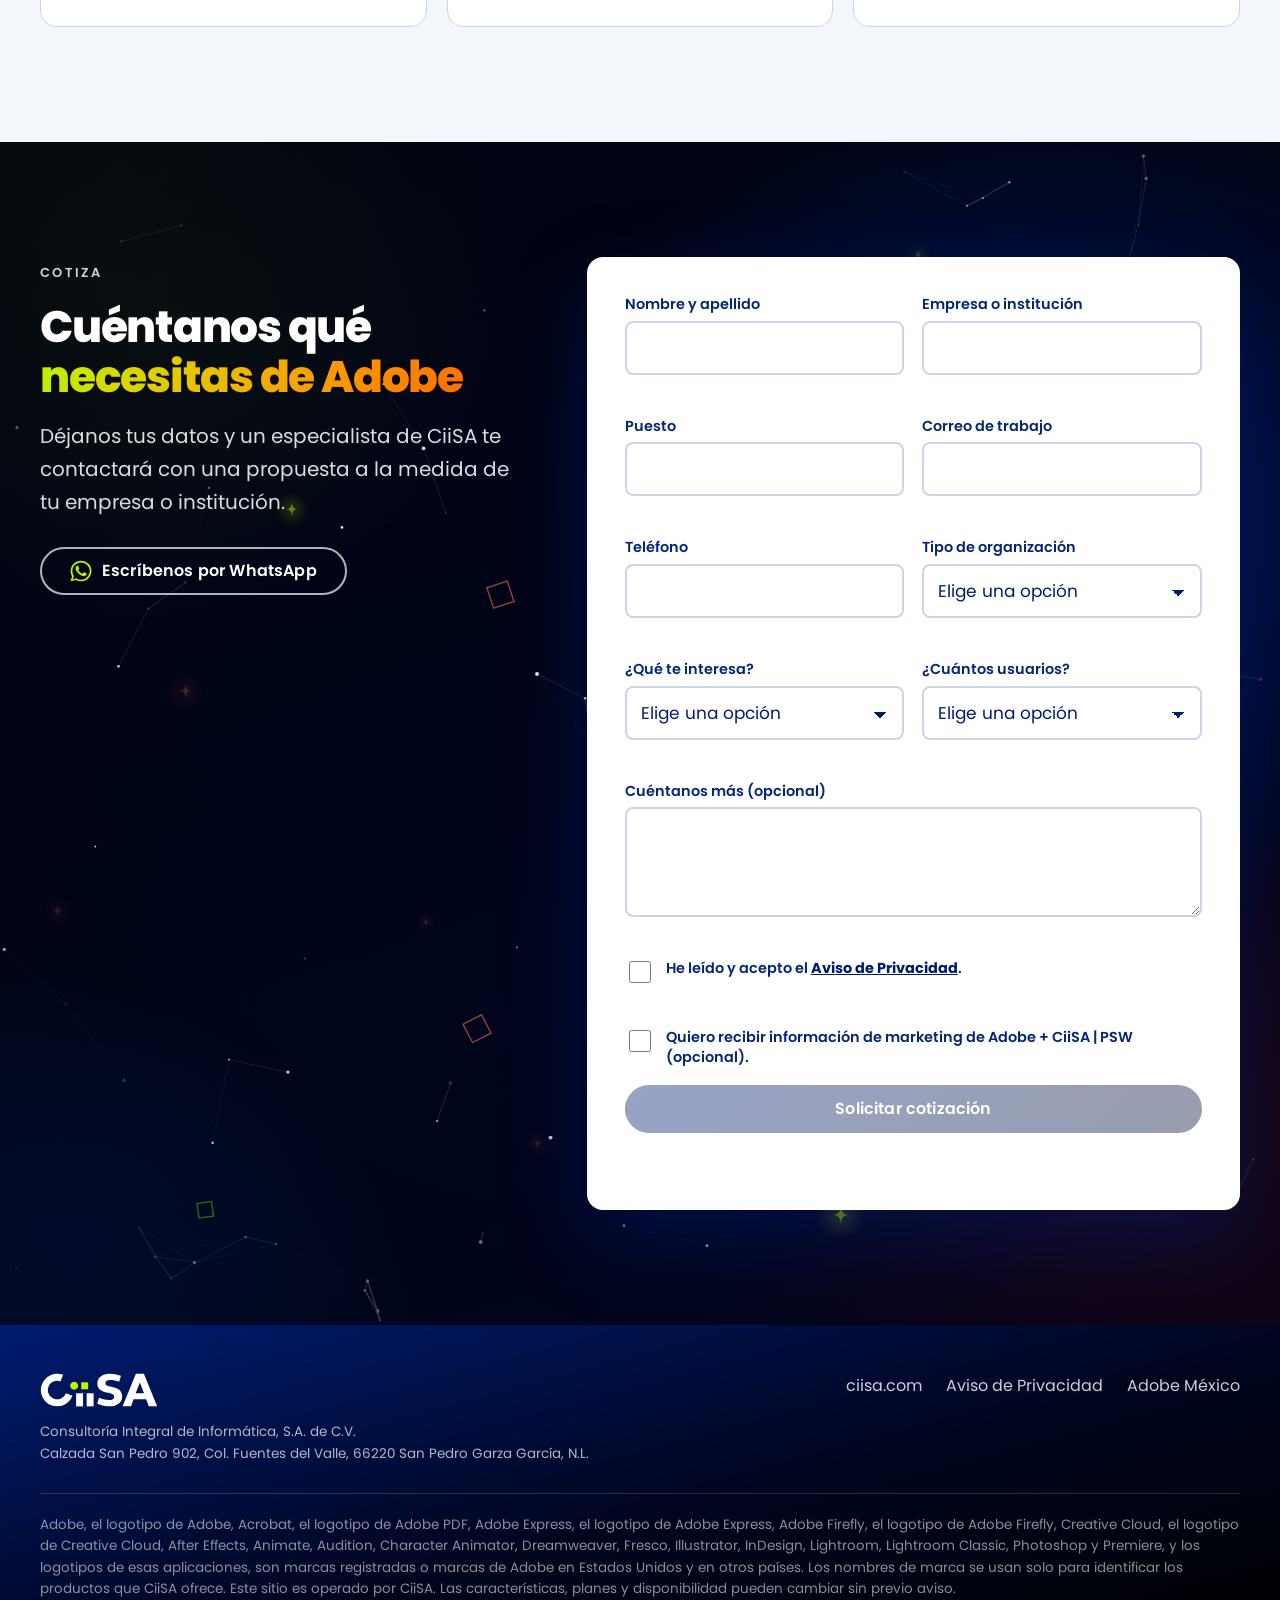
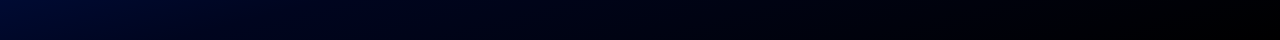
==== commit 723a6eac: "Agradecimiento del formulario: leyenda de verificación del correo (vigencia de 7 días) Co-Authored-B" ====
--- a/index.html
+++ b/index.html
@@ -371,6 +371,7 @@
           <svg viewBox="0 0 48 48" aria-hidden="true"><circle cx="24" cy="24" r="20"/><path d="M14 25l7 7 13-15"/></svg>
           <h3>¡Recibimos tu solicitud, <span data-adobe-name></span>!</h3>
           <p>Te acabamos de enviar un correo, revísalo por favor.</p>
+          <p class="gracias__nota">Confirma tu correo desde ese mensaje para que podamos atenderte. El enlace de verificación estará vigente durante 7 días, así que puedes hacerlo con calma.</p>
         </div>
       </div>
     </div>
--- a/styles.css
+++ b/styles.css
@@ -819,3 +819,6 @@
   .val__card { padding: 24px 20px; }
   .val__eyebrow { letter-spacing: 0.1em; }
 }
+
+/* Agradecimiento: nota de verificación del correo bajo el mensaje principal. Más tenue y estrecha para que no compita con el mensaje */
+.gracias__nota { max-width: 40ch; margin: 14px auto 0; font-size: 15px; line-height: 1.55; color: var(--gray-600); }
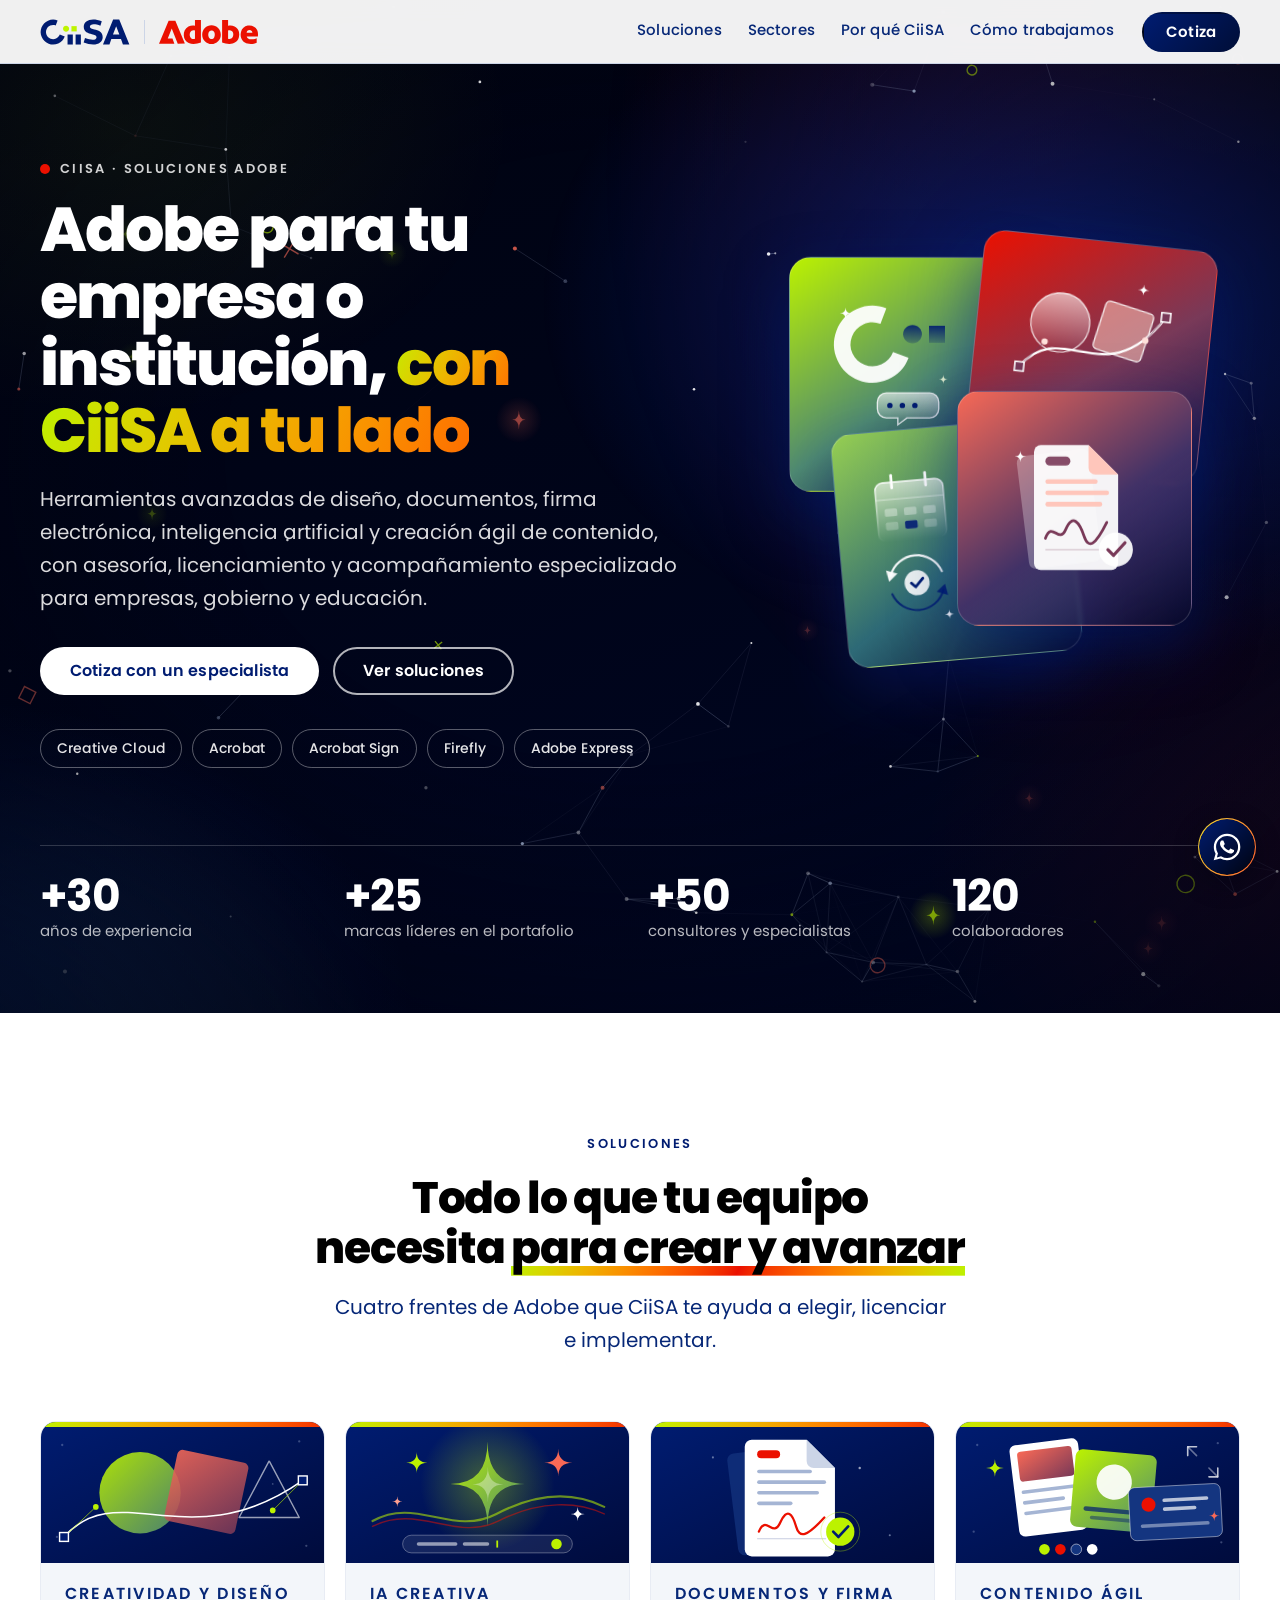
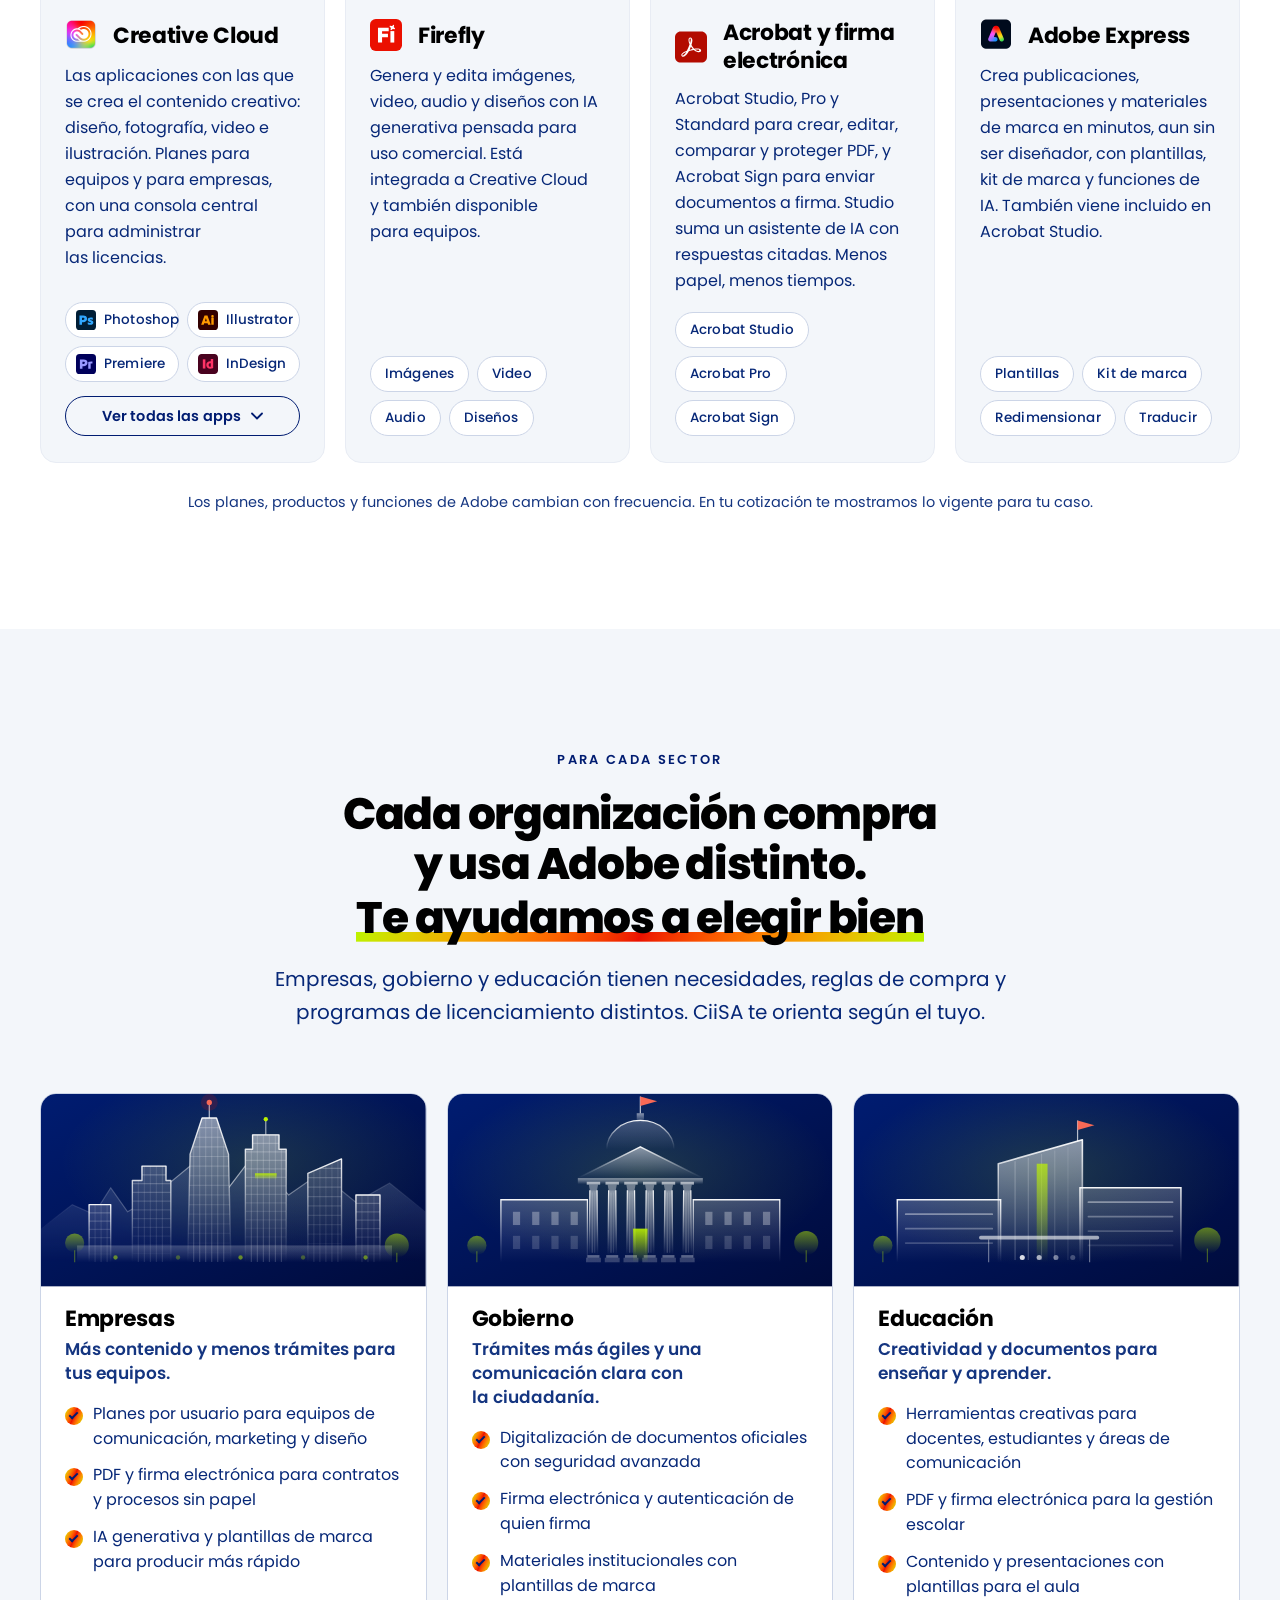
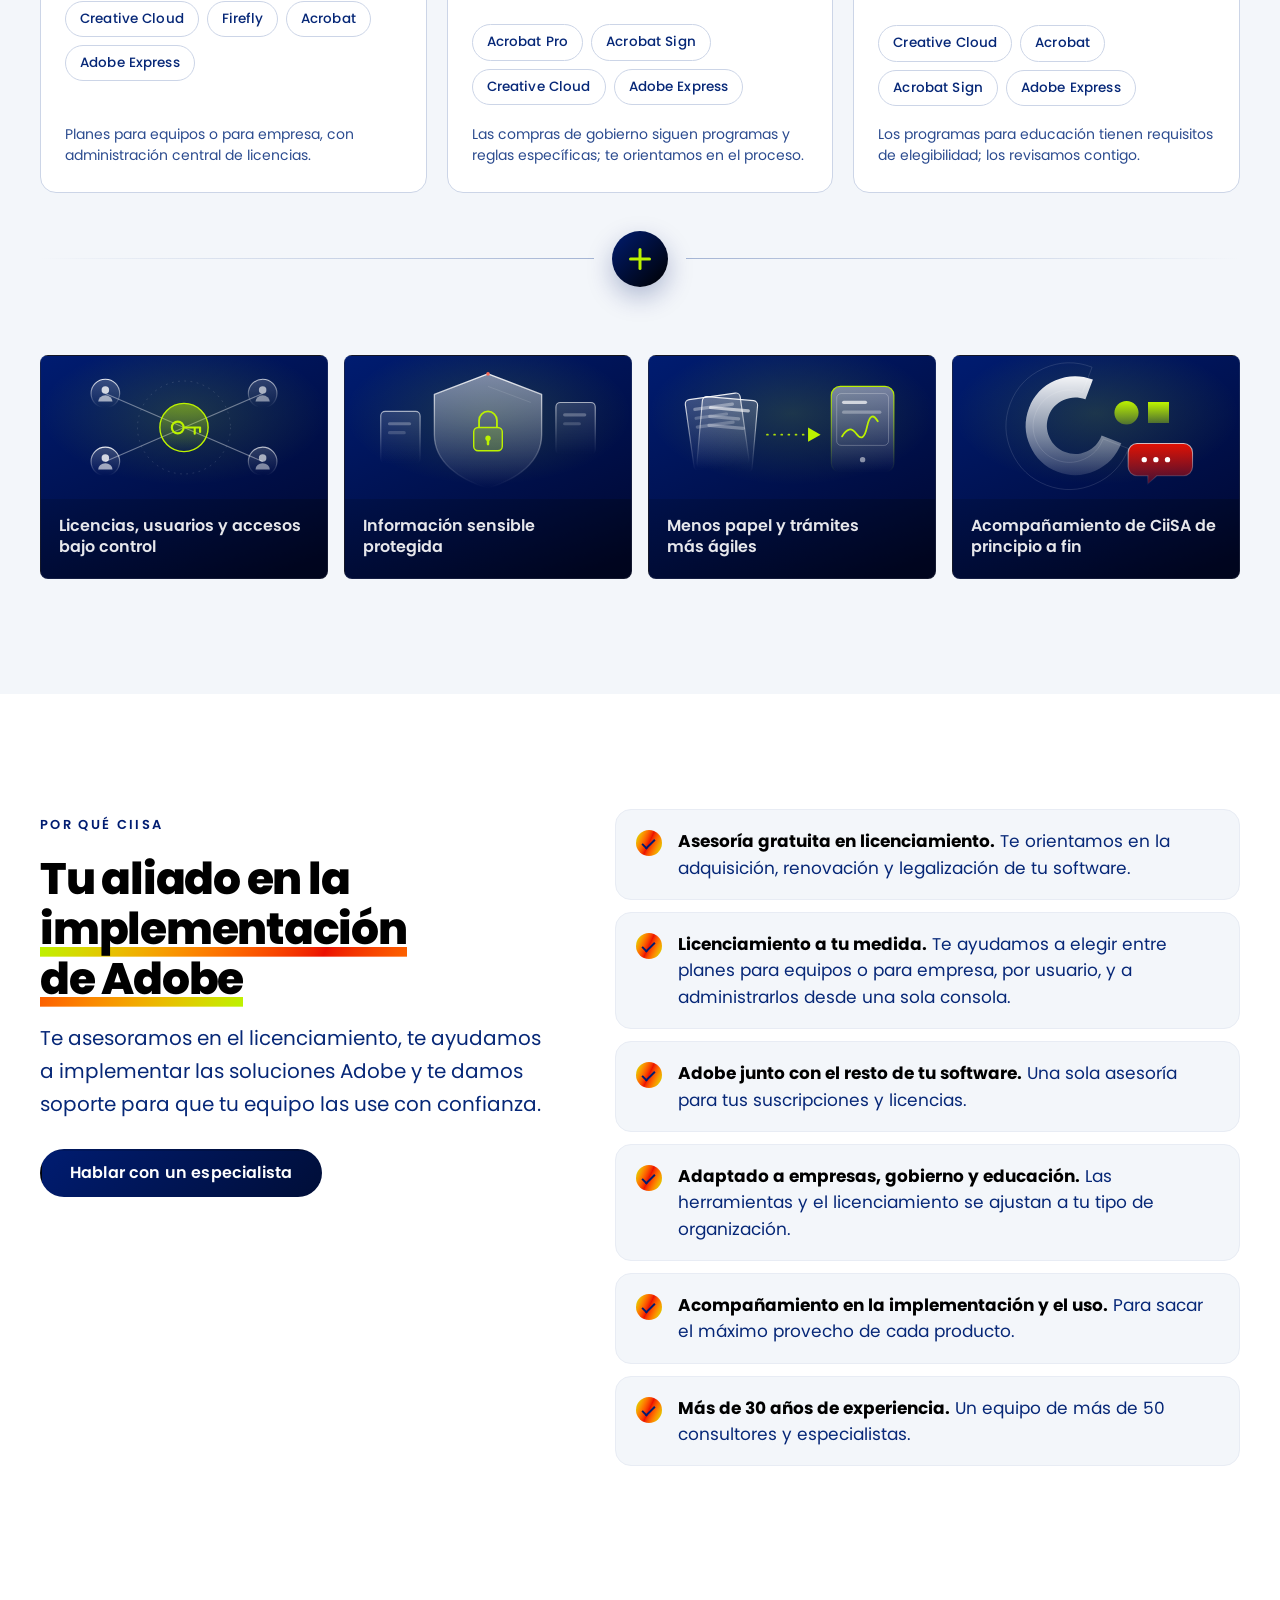
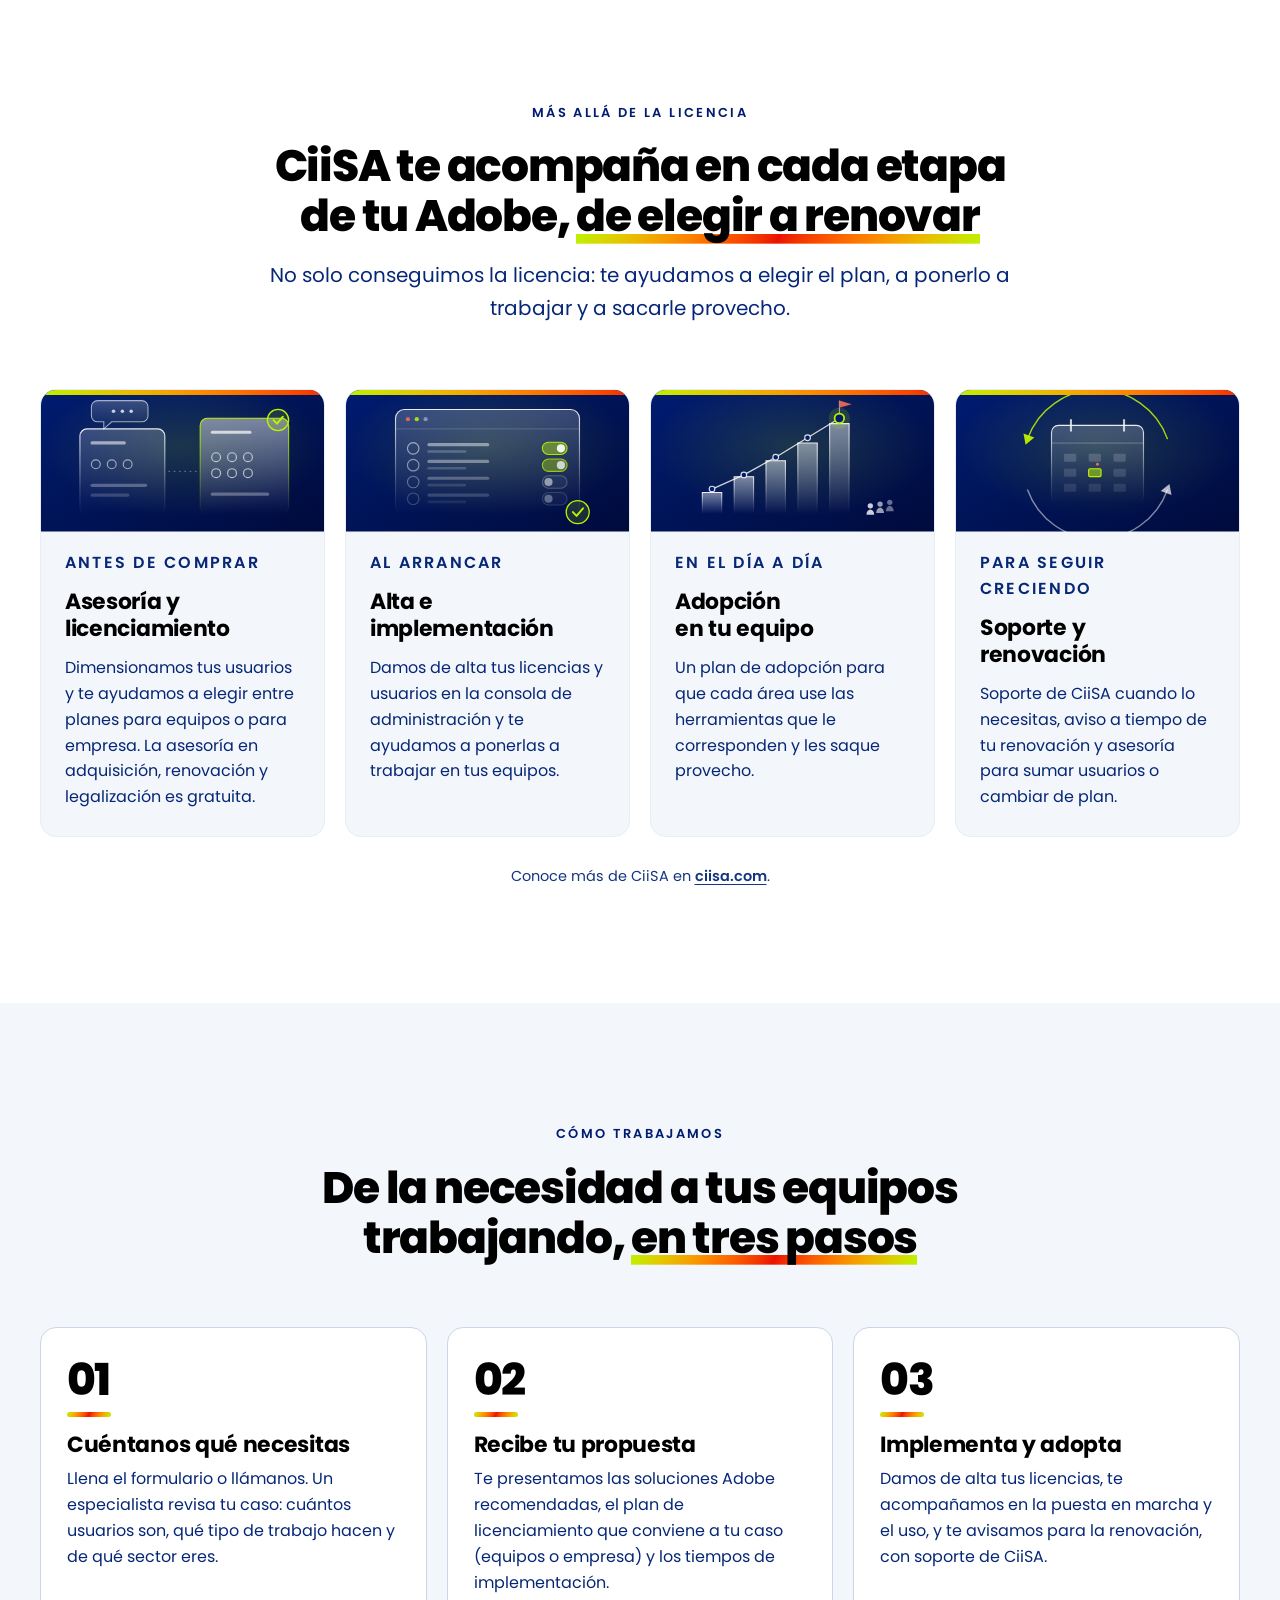
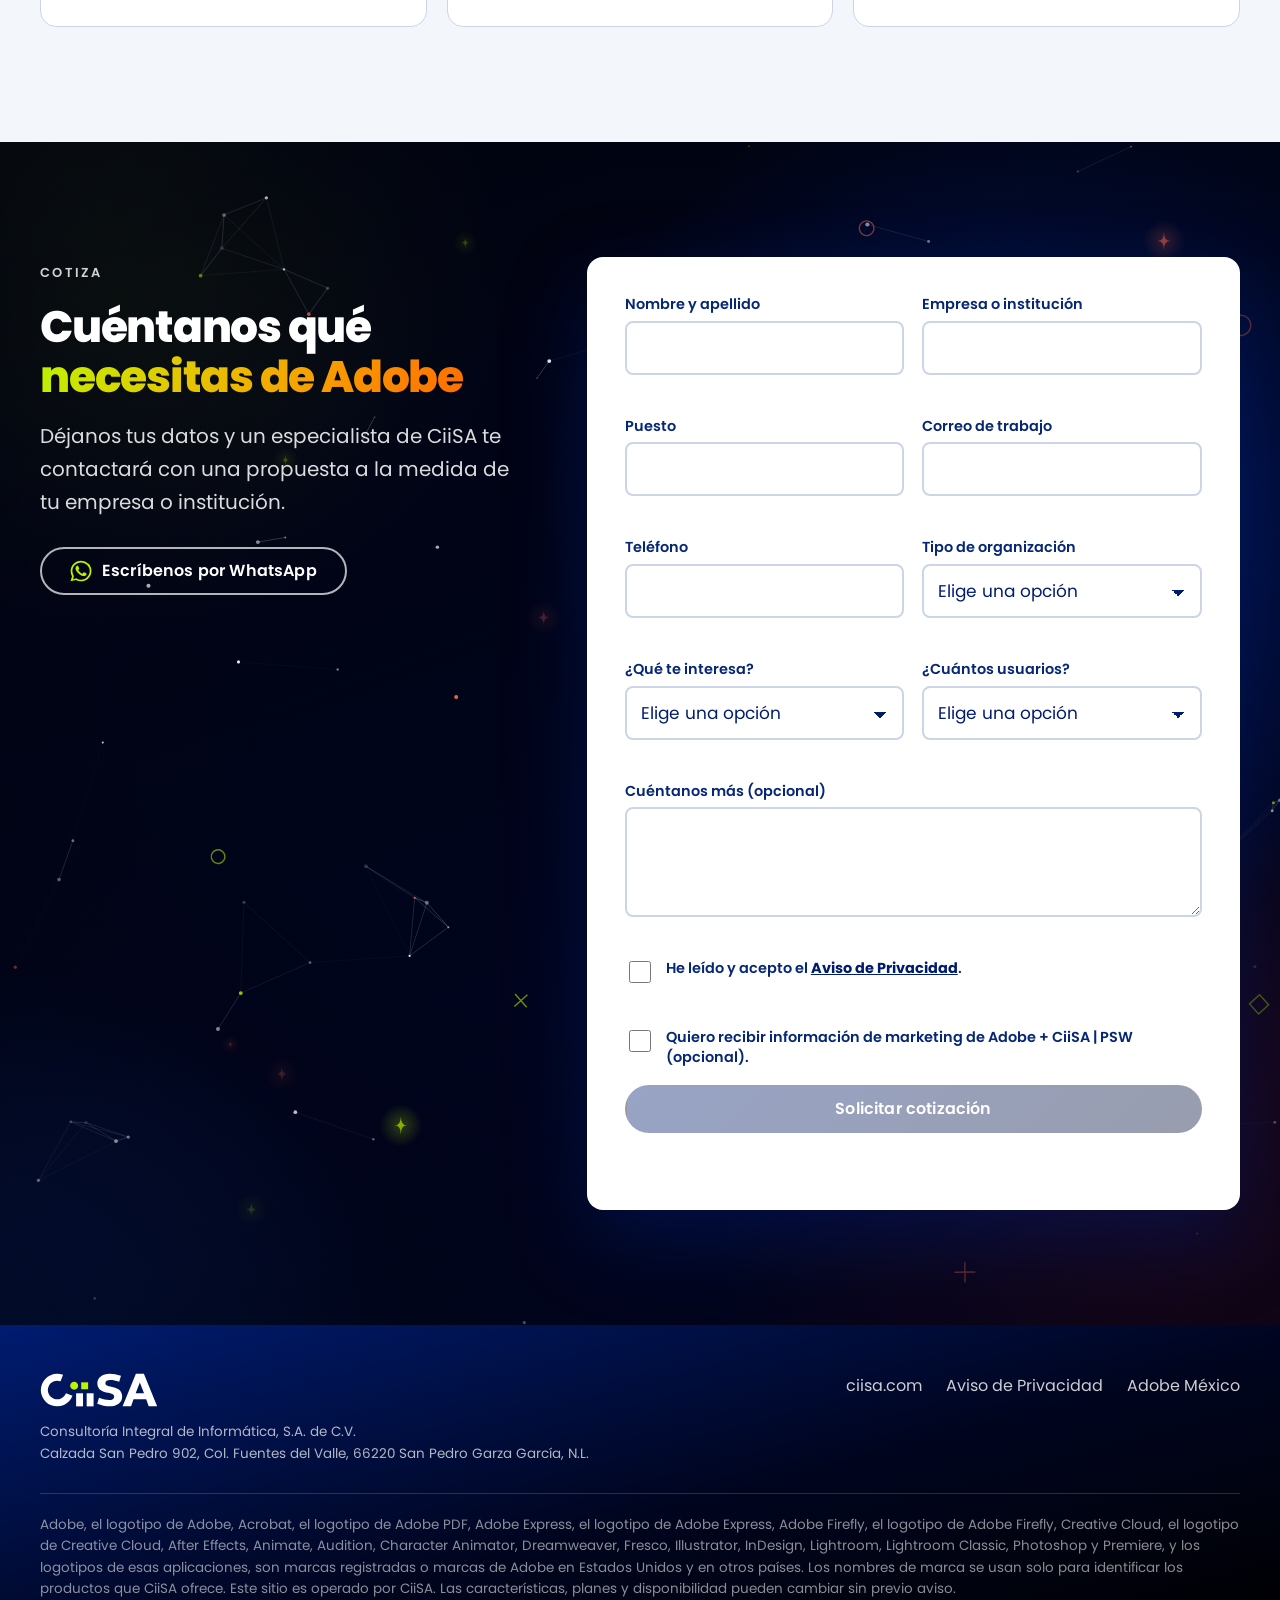
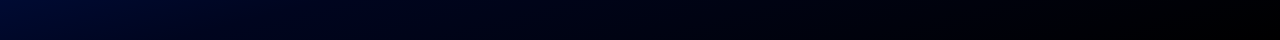
==== commit fcb6fc0c: "Leyenda del agradecimiento: mismo vocabulario del correo y aviso de revisar spam Co-Authored-By: Cla" ====
--- a/index.html
+++ b/index.html
@@ -371,7 +371,7 @@
           <svg viewBox="0 0 48 48" aria-hidden="true"><circle cx="24" cy="24" r="20"/><path d="M14 25l7 7 13-15"/></svg>
           <h3>¡Recibimos tu solicitud, <span data-adobe-name></span>!</h3>
           <p>Te acabamos de enviar un correo, revísalo por favor.</p>
-          <p class="gracias__nota">Confirma tu correo desde ese mensaje para que podamos atenderte. El enlace de verificación estará vigente durante 7 días, así que puedes hacerlo con calma.</p>
+          <p class="gracias__nota">Abre el correo y toca «Confirmar mi correo» para que podamos continuar con tu solicitud. Si no lo ves, revisa tu carpeta de spam o correo no deseado. La liga vence en 7 días, así que puedes hacerlo con calma.</p>
         </div>
       </div>
     </div>
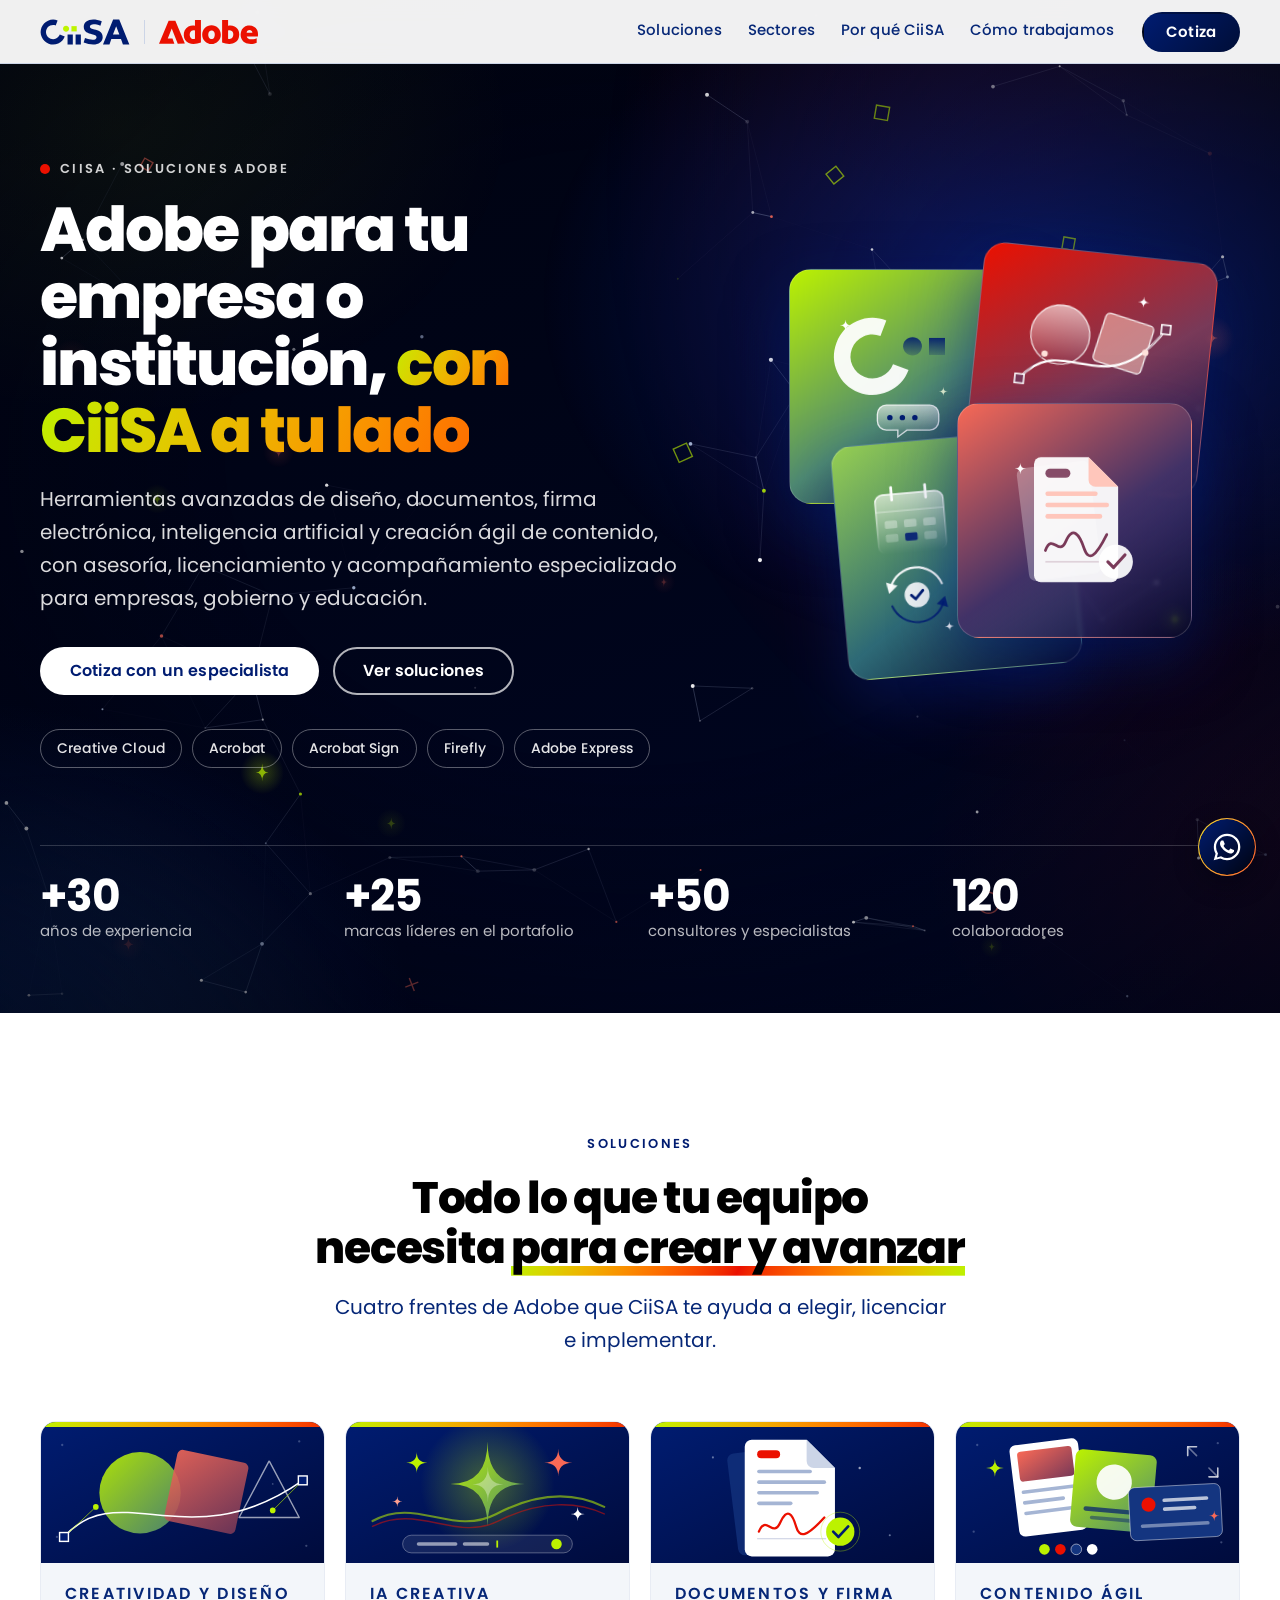
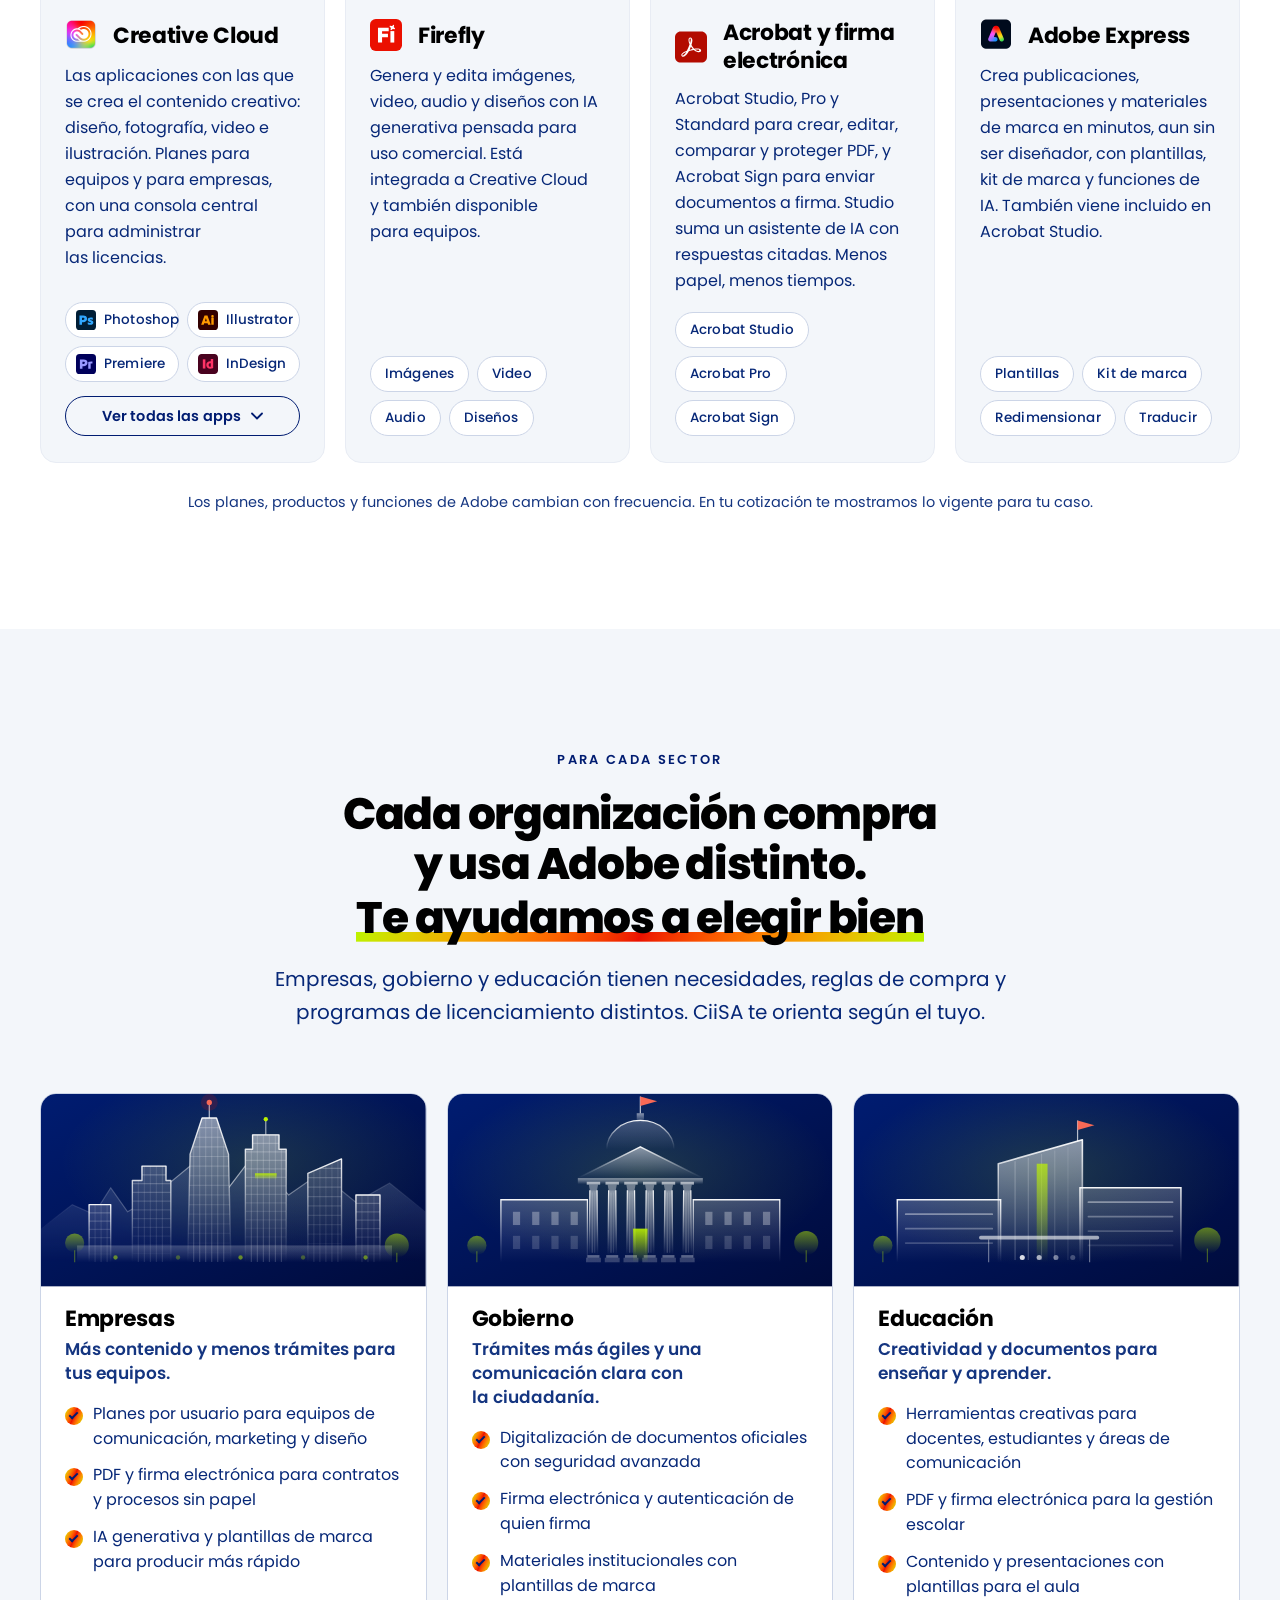
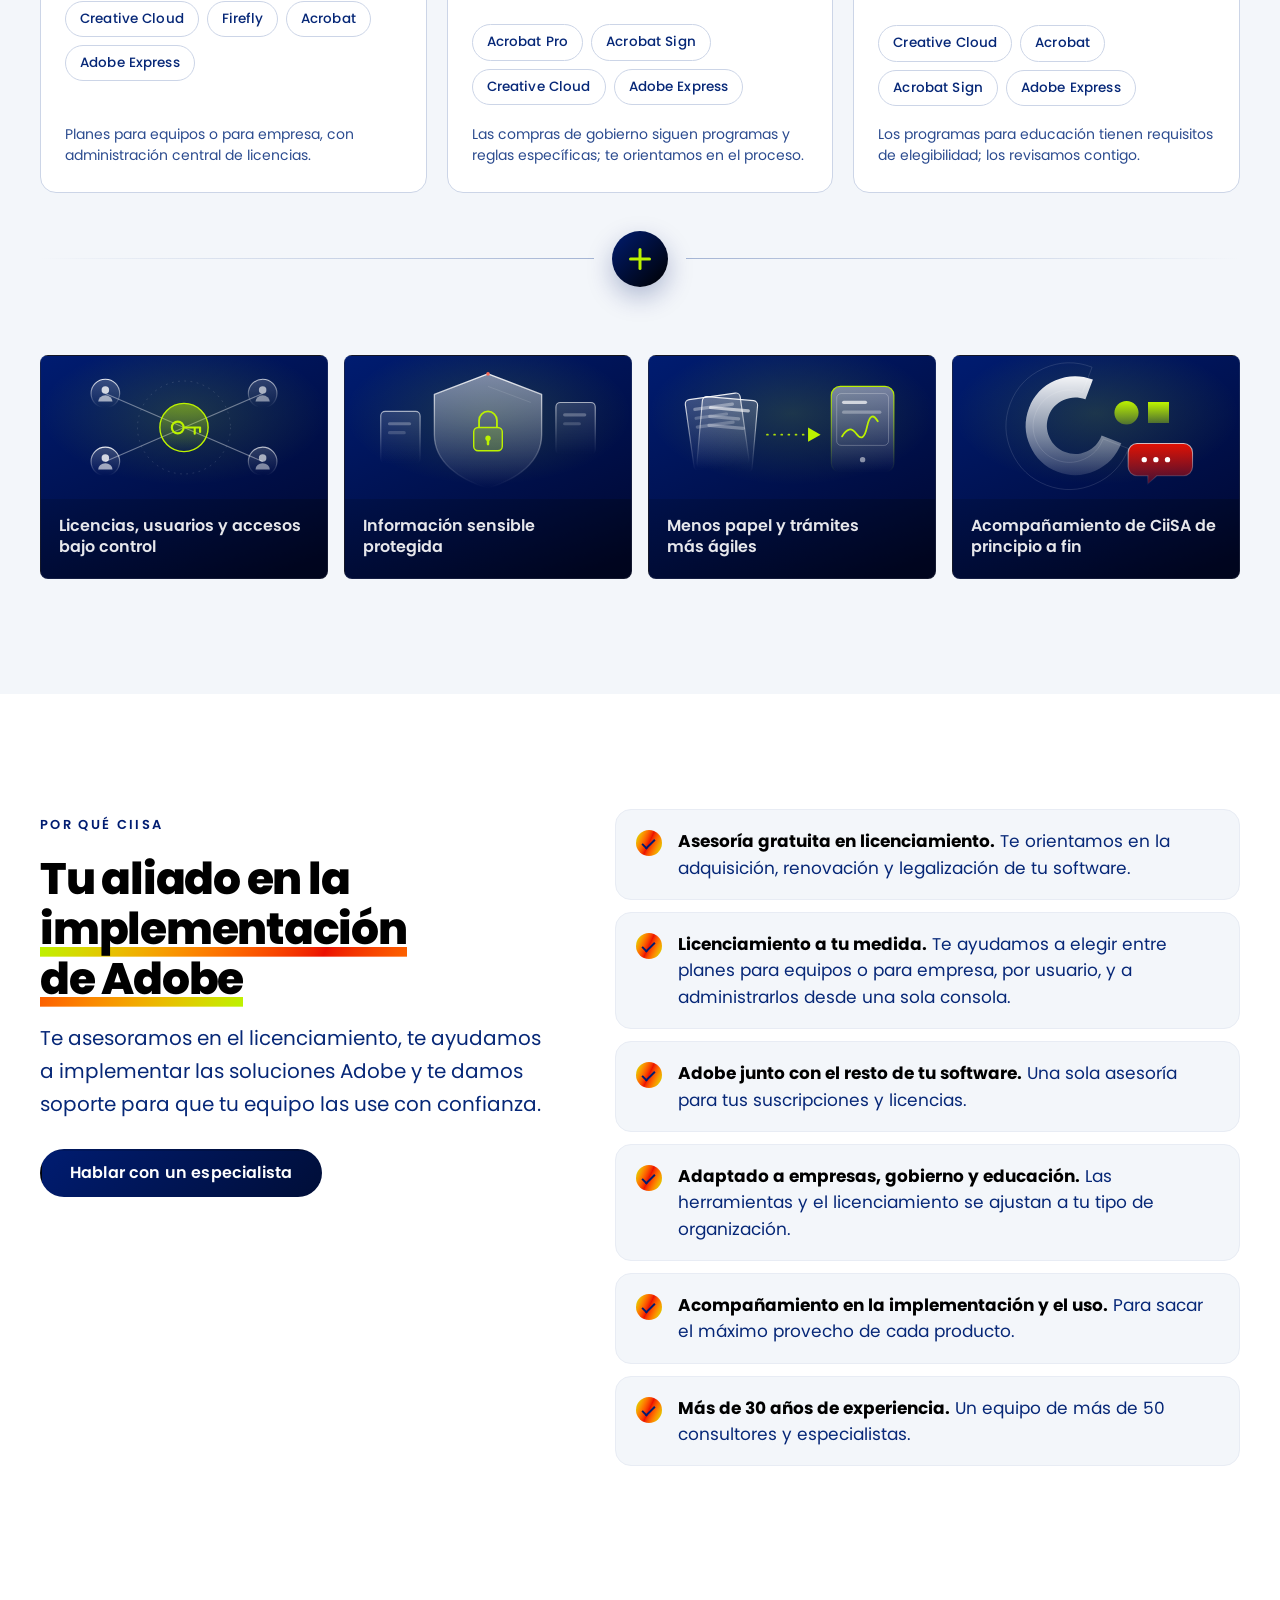
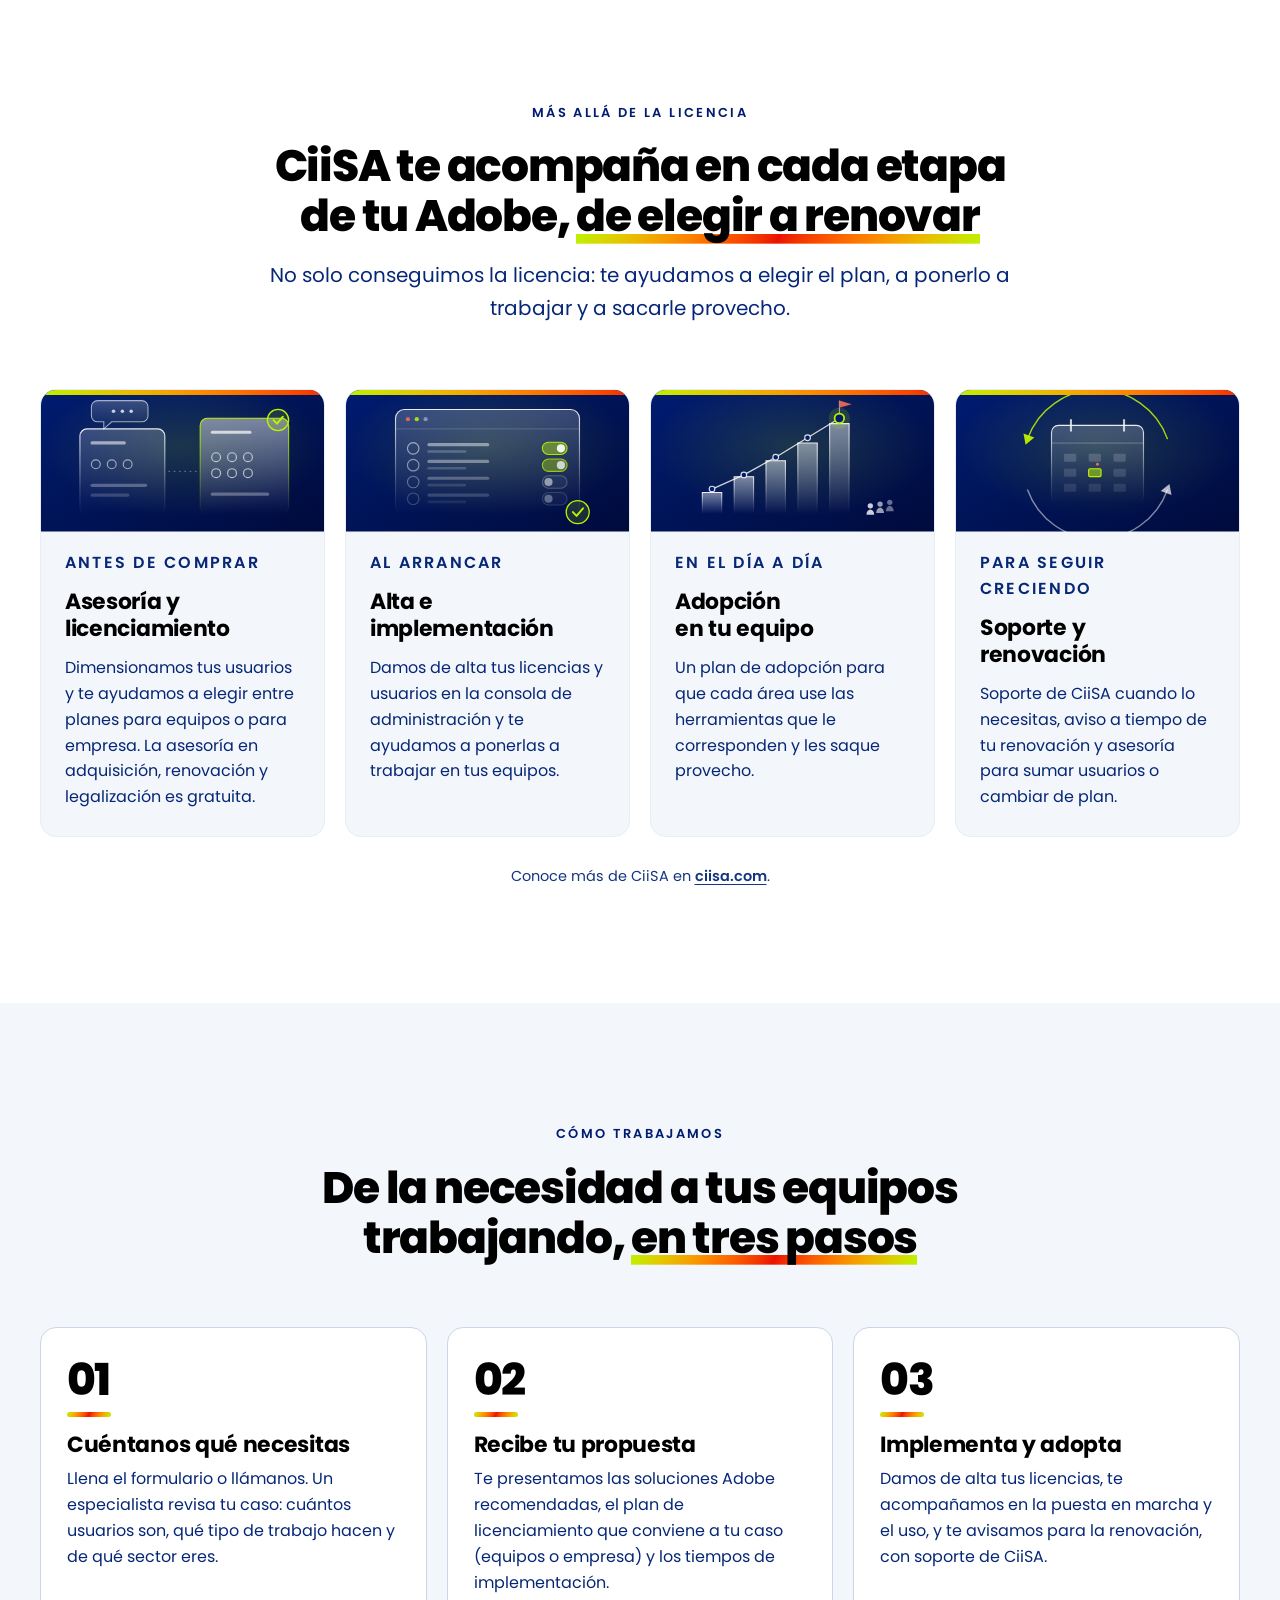
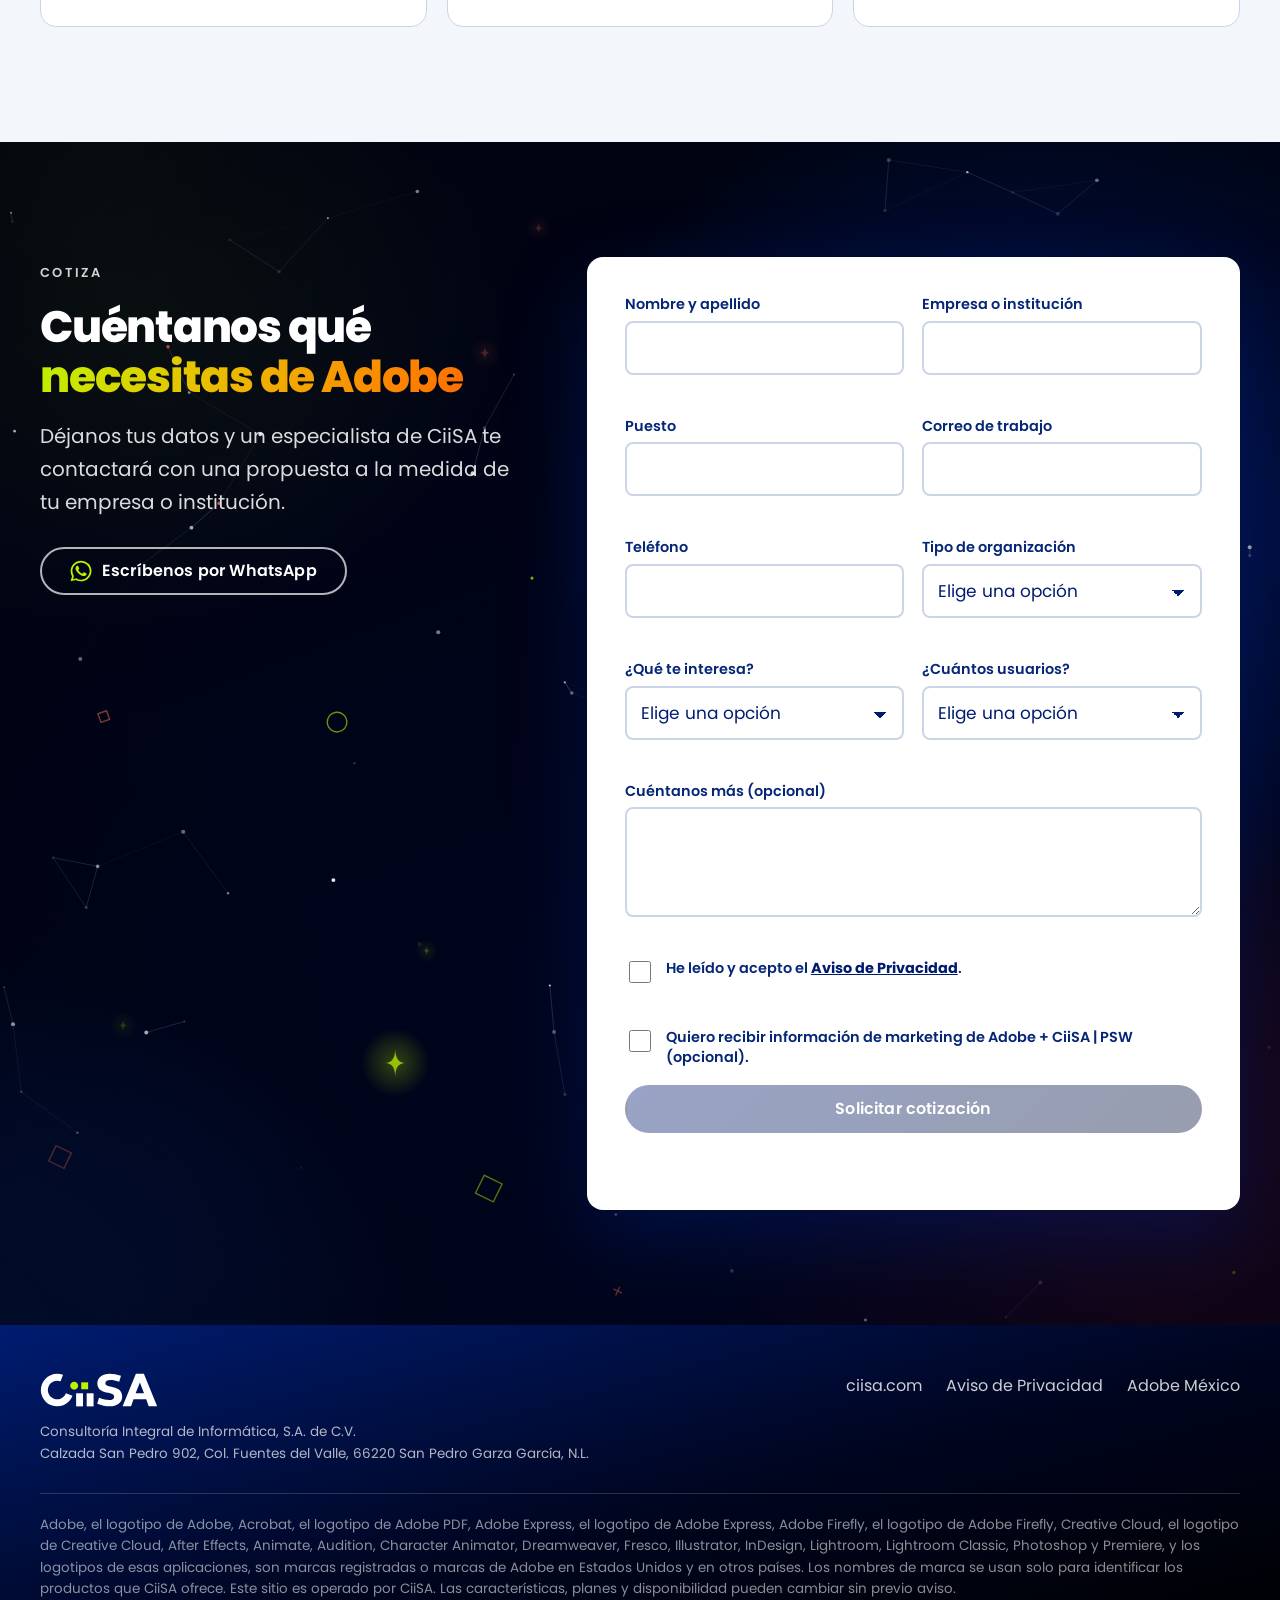
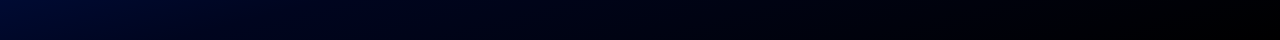
==== commit 1c6f16eb: "Dominio creative.ciisa.com: archivo CNAME y URLs absolutas del sitio - CNAME con creative.ciisa.com " ====
--- a/index.html
+++ b/index.html
@@ -16,21 +16,21 @@
 <meta name="author" content="CiiSA">
 <meta name="robots" content="index, follow, max-image-preview:large">
 <meta name="theme-color" content="#ffffff">
-<link rel="canonical" href="https://lex-psw.github.io/ciisa-adobe/">
-<link rel="alternate" hreflang="es-MX" href="https://lex-psw.github.io/ciisa-adobe/">
-<link rel="alternate" hreflang="x-default" href="https://lex-psw.github.io/ciisa-adobe/">
+<link rel="canonical" href="https://creative.ciisa.com/">
+<link rel="alternate" hreflang="es-MX" href="https://creative.ciisa.com/">
+<link rel="alternate" hreflang="x-default" href="https://creative.ciisa.com/">
 <meta property="og:type" content="website">
 <meta property="og:site_name" content="CiiSA">
 <meta property="og:locale" content="es_MX">
-<meta property="og:url" content="https://lex-psw.github.io/ciisa-adobe/">
+<meta property="og:url" content="https://creative.ciisa.com/">
 <meta property="og:title" content="Adobe para empresas, gobierno y educación · CiiSA">
 <meta property="og:description" content="Licenciamiento, asesoría y soporte para Creative Cloud, Acrobat, Firefly y Adobe Express, con el acompañamiento de CiiSA. Cotiza.">
-<meta property="og:image" content="https://lex-psw.github.io/ciisa-adobe/assets/img/og-image.png">
+<meta property="og:image" content="https://creative.ciisa.com/assets/img/og-image.png">
 <meta property="og:image:type" content="image/png">
 <meta property="og:image:width" content="1200">
 <meta property="og:image:height" content="630">
 <meta property="og:image:alt" content="Adobe para tu empresa o institución, con CiiSA a tu lado: tarjetas con ilustraciones de acompañamiento, creación, renovación y firma.">
-<meta property="og:image" content="https://lex-psw.github.io/ciisa-adobe/assets/img/og-image-1x1.png">
+<meta property="og:image" content="https://creative.ciisa.com/assets/img/og-image-1x1.png">
 <meta property="og:image:type" content="image/png">
 <meta property="og:image:width" content="1200">
 <meta property="og:image:height" content="1200">
@@ -38,16 +38,16 @@
 <meta name="twitter:card" content="summary_large_image">
 <meta name="twitter:title" content="Adobe para empresas, gobierno y educación · CiiSA">
 <meta name="twitter:description" content="Licenciamiento, asesoría y soporte para Creative Cloud, Acrobat, Firefly y Adobe Express, con el acompañamiento de CiiSA.">
-<meta name="twitter:image" content="https://lex-psw.github.io/ciisa-adobe/assets/img/og-image-2x1.png">
+<meta name="twitter:image" content="https://creative.ciisa.com/assets/img/og-image-2x1.png">
 <meta name="twitter:image:alt" content="Adobe para tu empresa o institución, con CiiSA a tu lado.">
-<script type="application/ld+json">{"@context":"https://schema.org","@graph":[{"@type":"Organization","@id":"https://lex-psw.github.io/ciisa-adobe/#ciisa","name":"CiiSA","url":"https://ciisa.com","logo":"https://lex-psw.github.io/ciisa-adobe/assets/img/apple-touch-icon.png"},{"@type":"WebSite","@id":"https://lex-psw.github.io/ciisa-adobe/#sitio","url":"https://lex-psw.github.io/ciisa-adobe/","name":"Adobe para empresas, gobierno y educación · CiiSA","inLanguage":"es-MX","publisher":{"@id":"https://lex-psw.github.io/ciisa-adobe/#ciisa"}},{"@type":"WebPage","@id":"https://lex-psw.github.io/ciisa-adobe/#pagina","url":"https://lex-psw.github.io/ciisa-adobe/","name":"Adobe para empresas, gobierno y educación · CiiSA","inLanguage":"es-MX","description":"Creative Cloud, Acrobat, firma electrónica, Firefly y Adobe Express para empresas, gobierno y educación, con asesoría, licenciamiento y acompañamiento de CiiSA.","isPartOf":{"@id":"https://lex-psw.github.io/ciisa-adobe/#sitio"},"primaryImageOfPage":{"@type":"ImageObject","url":"https://lex-psw.github.io/ciisa-adobe/assets/img/og-image.png","width":1200,"height":630},"about":[{"@type":"Thing","name":"Creative Cloud"},{"@type":"Thing","name":"Firefly"},{"@type":"Thing","name":"Acrobat"},{"@type":"Thing","name":"Acrobat Sign"},{"@type":"Thing","name":"Adobe Express"}],"mainEntity":{"@id":"https://lex-psw.github.io/ciisa-adobe/#servicios"}},{"@type":"ItemList","@id":"https://lex-psw.github.io/ciisa-adobe/#servicios","name":"Servicios de CiiSA para tu Adobe","itemListElement":[{"@type":"ListItem","position":1,"item":{"@type":"Service","name":"Asesoría y licenciamiento","description":"Dimensionamos tus usuarios y te ayudamos a elegir entre planes para equipos o para empresa. La asesoría en adquisición, renovación y legalización es gratuita.","provider":{"@id":"https://lex-psw.github.io/ciisa-adobe/#ciisa"}}},{"@type":"ListItem","position":2,"item":{"@type":"Service","name":"Alta e implementación","description":"Damos de alta tus licencias y usuarios en la consola de administración y te ayudamos a ponerlas a trabajar en tus equipos.","provider":{"@id":"https://lex-psw.github.io/ciisa-adobe/#ciisa"}}},{"@type":"ListItem","position":3,"item":{"@type":"Service","name":"Adopción en tu equipo","description":"Un plan de adopción para que cada área use las herramientas que le corresponden y les saque provecho.","provider":{"@id":"https://lex-psw.github.io/ciisa-adobe/#ciisa"}}},{"@type":"ListItem","position":4,"item":{"@type":"Service","name":"Soporte y renovación","description":"Soporte de CiiSA cuando lo necesitas, aviso a tiempo de tu renovación y asesoría para sumar usuarios o cambiar de plan.","provider":{"@id":"https://lex-psw.github.io/ciisa-adobe/#ciisa"}}}]}]}</script>
+<script type="application/ld+json">{"@context":"https://schema.org","@graph":[{"@type":"Organization","@id":"https://creative.ciisa.com/#ciisa","name":"CiiSA","url":"https://ciisa.com","logo":"https://creative.ciisa.com/assets/img/apple-touch-icon.png"},{"@type":"WebSite","@id":"https://creative.ciisa.com/#sitio","url":"https://creative.ciisa.com/","name":"Adobe para empresas, gobierno y educación · CiiSA","inLanguage":"es-MX","publisher":{"@id":"https://creative.ciisa.com/#ciisa"}},{"@type":"WebPage","@id":"https://creative.ciisa.com/#pagina","url":"https://creative.ciisa.com/","name":"Adobe para empresas, gobierno y educación · CiiSA","inLanguage":"es-MX","description":"Creative Cloud, Acrobat, firma electrónica, Firefly y Adobe Express para empresas, gobierno y educación, con asesoría, licenciamiento y acompañamiento de CiiSA.","isPartOf":{"@id":"https://creative.ciisa.com/#sitio"},"primaryImageOfPage":{"@type":"ImageObject","url":"https://creative.ciisa.com/assets/img/og-image.png","width":1200,"height":630},"about":[{"@type":"Thing","name":"Creative Cloud"},{"@type":"Thing","name":"Firefly"},{"@type":"Thing","name":"Acrobat"},{"@type":"Thing","name":"Acrobat Sign"},{"@type":"Thing","name":"Adobe Express"}],"mainEntity":{"@id":"https://creative.ciisa.com/#servicios"}},{"@type":"ItemList","@id":"https://creative.ciisa.com/#servicios","name":"Servicios de CiiSA para tu Adobe","itemListElement":[{"@type":"ListItem","position":1,"item":{"@type":"Service","name":"Asesoría y licenciamiento","description":"Dimensionamos tus usuarios y te ayudamos a elegir entre planes para equipos o para empresa. La asesoría en adquisición, renovación y legalización es gratuita.","provider":{"@id":"https://creative.ciisa.com/#ciisa"}}},{"@type":"ListItem","position":2,"item":{"@type":"Service","name":"Alta e implementación","description":"Damos de alta tus licencias y usuarios en la consola de administración y te ayudamos a ponerlas a trabajar en tus equipos.","provider":{"@id":"https://creative.ciisa.com/#ciisa"}}},{"@type":"ListItem","position":3,"item":{"@type":"Service","name":"Adopción en tu equipo","description":"Un plan de adopción para que cada área use las herramientas que le corresponden y les saque provecho.","provider":{"@id":"https://creative.ciisa.com/#ciisa"}}},{"@type":"ListItem","position":4,"item":{"@type":"Service","name":"Soporte y renovación","description":"Soporte de CiiSA cuando lo necesitas, aviso a tiempo de tu renovación y asesoría para sumar usuarios o cambiar de plan.","provider":{"@id":"https://creative.ciisa.com/#ciisa"}}}]}]}</script>
 <script>document.documentElement.classList.add('js')</script>
 <link rel="icon" href="assets/img/favicon.svg" type="image/svg+xml">
 <link rel="apple-touch-icon" href="assets/img/apple-touch-icon.png">
 <link rel="preload" href="assets/types/Poppins-Regular.woff2" as="font" type="font/woff2" crossorigin>
 <link rel="preload" href="assets/types/Poppins-Black.woff2" as="font" type="font/woff2" crossorigin>
 <link rel="stylesheet" href="styles.css">
-<!-- canonical, og:url, og:image y twitter:image apuntan a GitHub Pages; al activar el dominio definitivo, cambiar las 4 URLs (docs/HANDOFF.md) -->
+<!-- canonical, og:url, og:image, twitter:image, hreflang y JSON-LD usan el dominio definitivo (creative.ciisa.com); si cambia, actualizar también robots.txt y sitemap.xml (docs/HANDOFF.md) -->
 </head>
 <body>
 <div class="loader" id="loader" role="status" aria-live="polite"><svg viewBox="66 80 263 180" aria-hidden="true" focusable="false"><path d="M243.15,205c-8.77,22.95-24.41,39.44-46.92,49.5-22.52,10.06-45.24,10.71-68.19,1.94-22.94-8.77-39.44-24.41-49.5-46.93-10.06-22.51-10.71-45.24-1.94-68.18,8.77-22.94,24.41-39.44,46.93-49.5,22.51-10.06,45.24-10.71,68.18-1.94l.26.1-13.66,35.73-.26-.1c-13.13-5.02-26.12-4.67-38.95,1.07-12.83,5.73-21.76,15.17-26.78,28.31-5.02,13.13-4.66,26.12,1.07,38.94,5.74,12.83,15.17,21.76,28.3,26.78,13.14,5.02,26.12,4.66,38.95-1.07,12.83-5.73,21.76-15.17,26.78-28.3l.1-.26,35.73,13.66-.1.26Z" fill="#fff"/><path class="loader__dot" d="M252.65,171.12c-12.3,0-21.94-9.38-21.94-21.35s9.64-21.35,21.94-21.35,21.65,9.58,21.65,21.35-9.71,21.35-21.65,21.35Z" fill="#bcf200"/><rect x="290.95" y="131.08" width="37.76" height="37.76" fill="#bcf200" shape-rendering="crispEdges"/></svg><span class="loader__label">Cargando…</span></div>
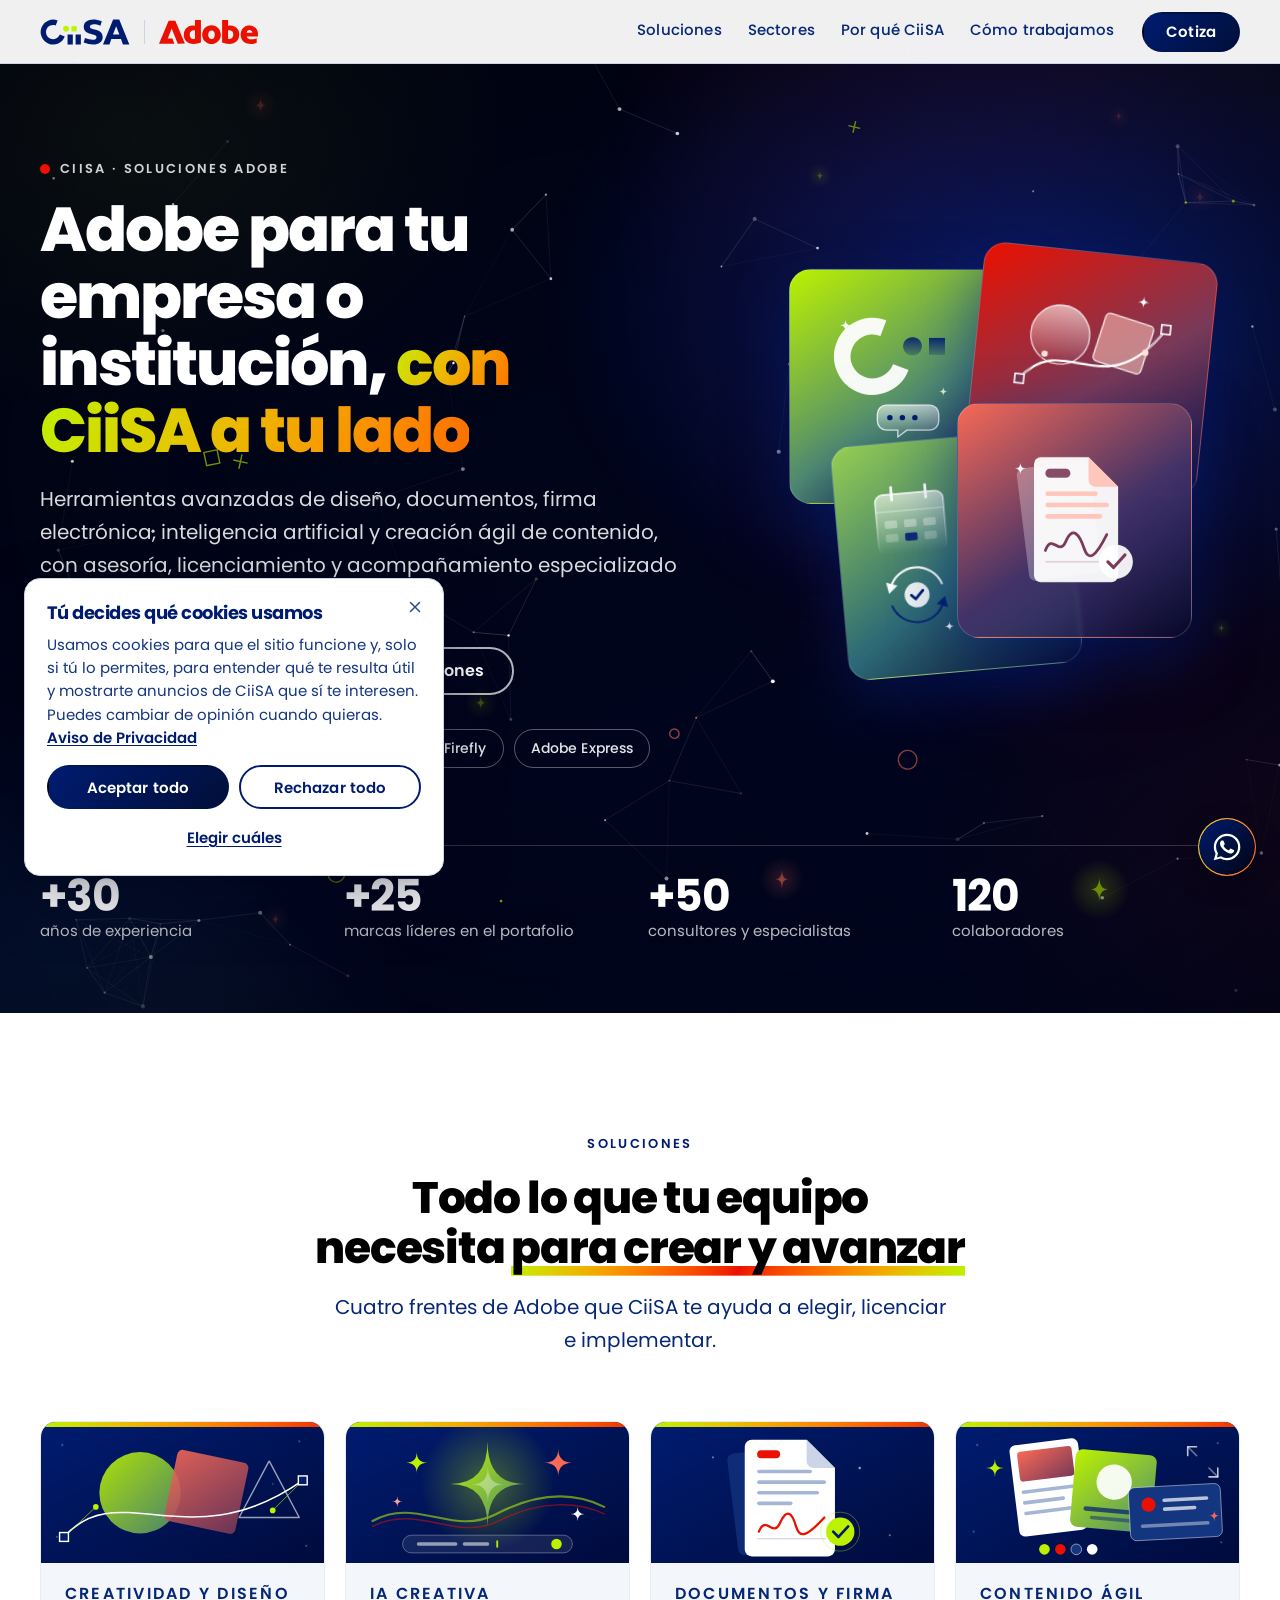
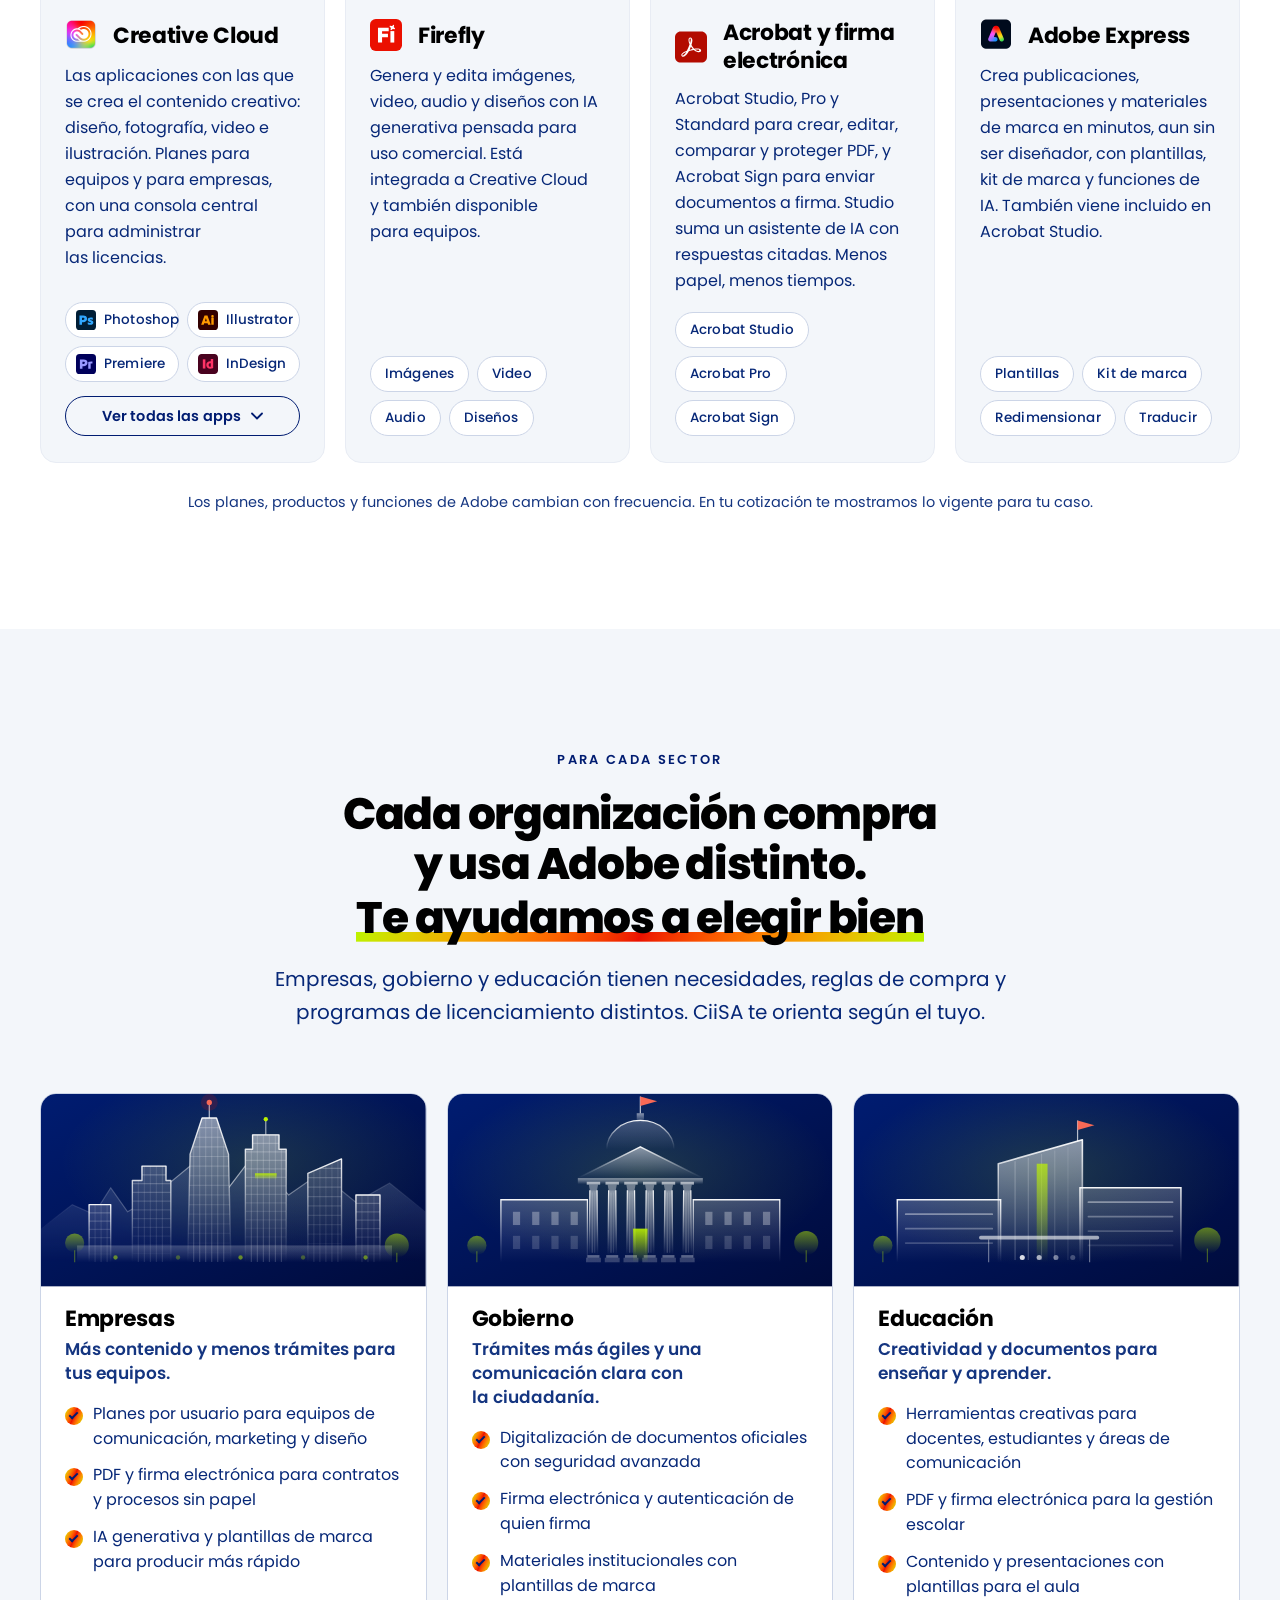
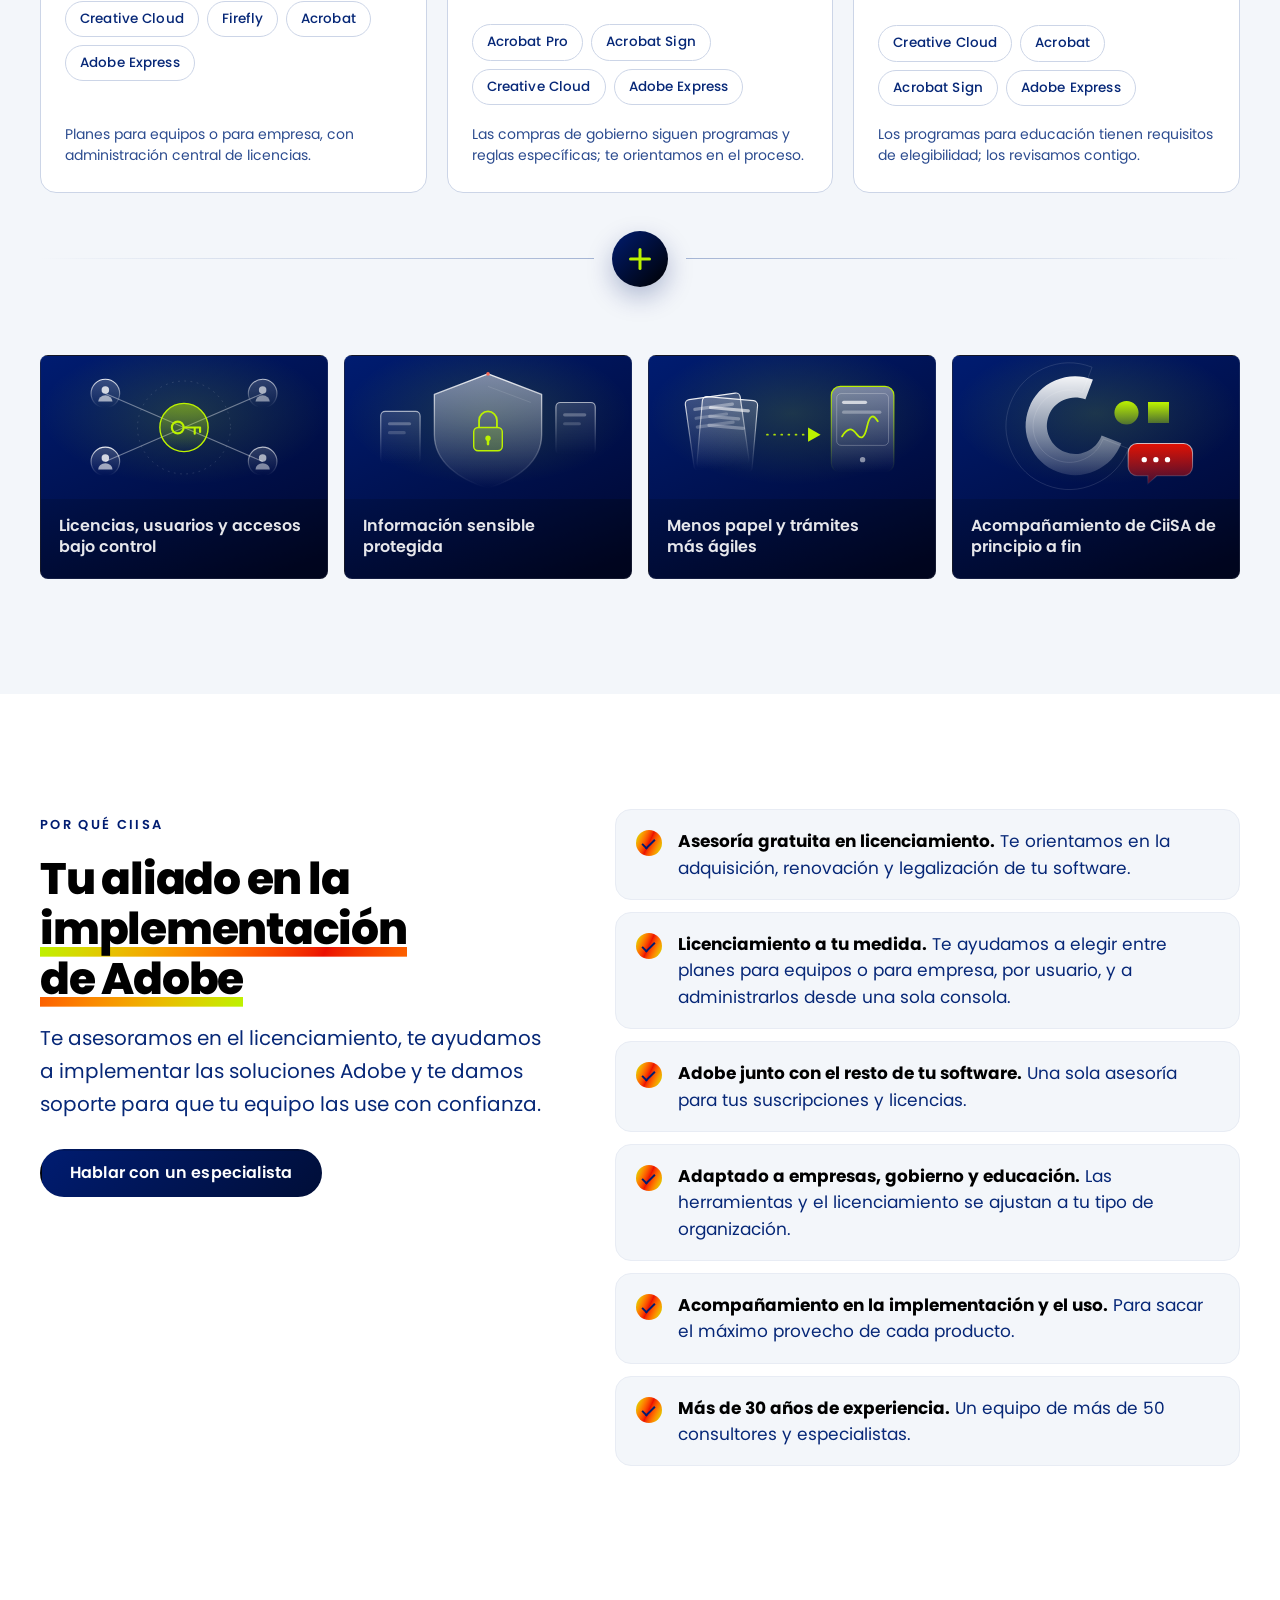
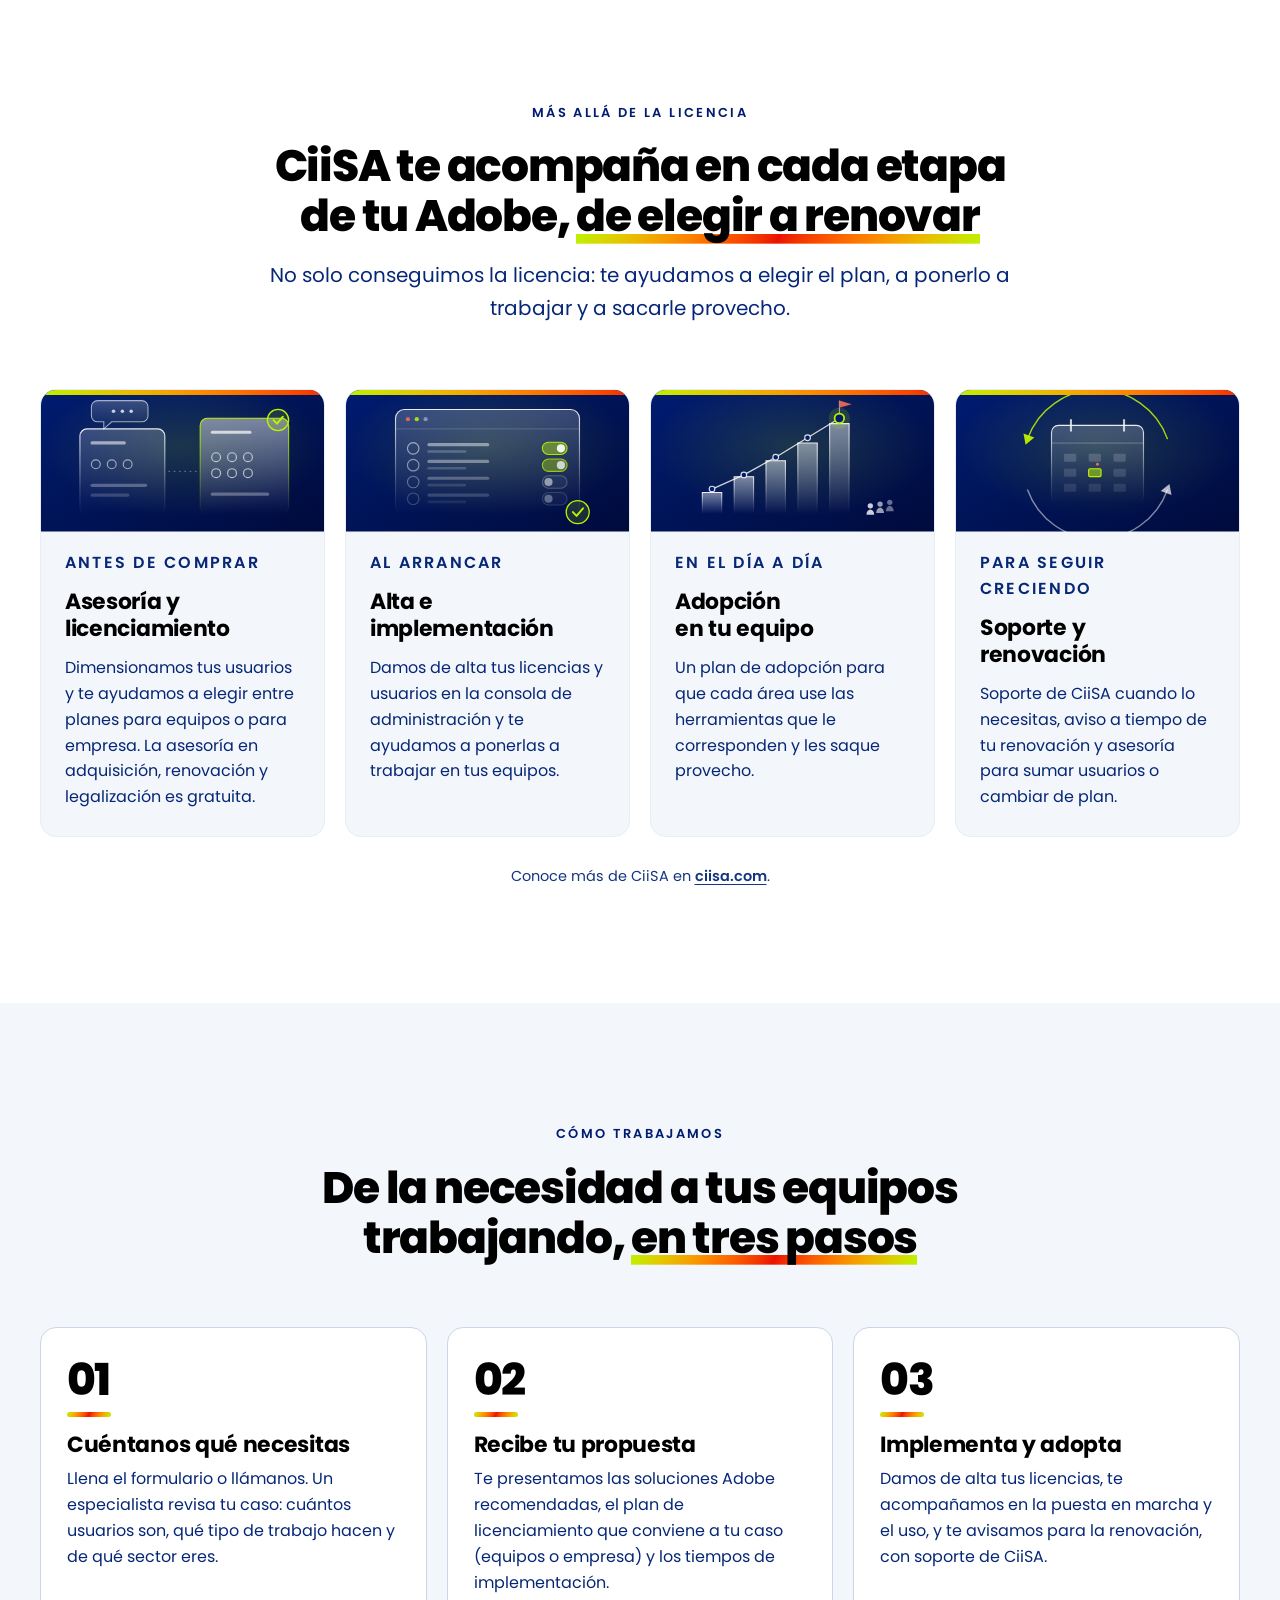
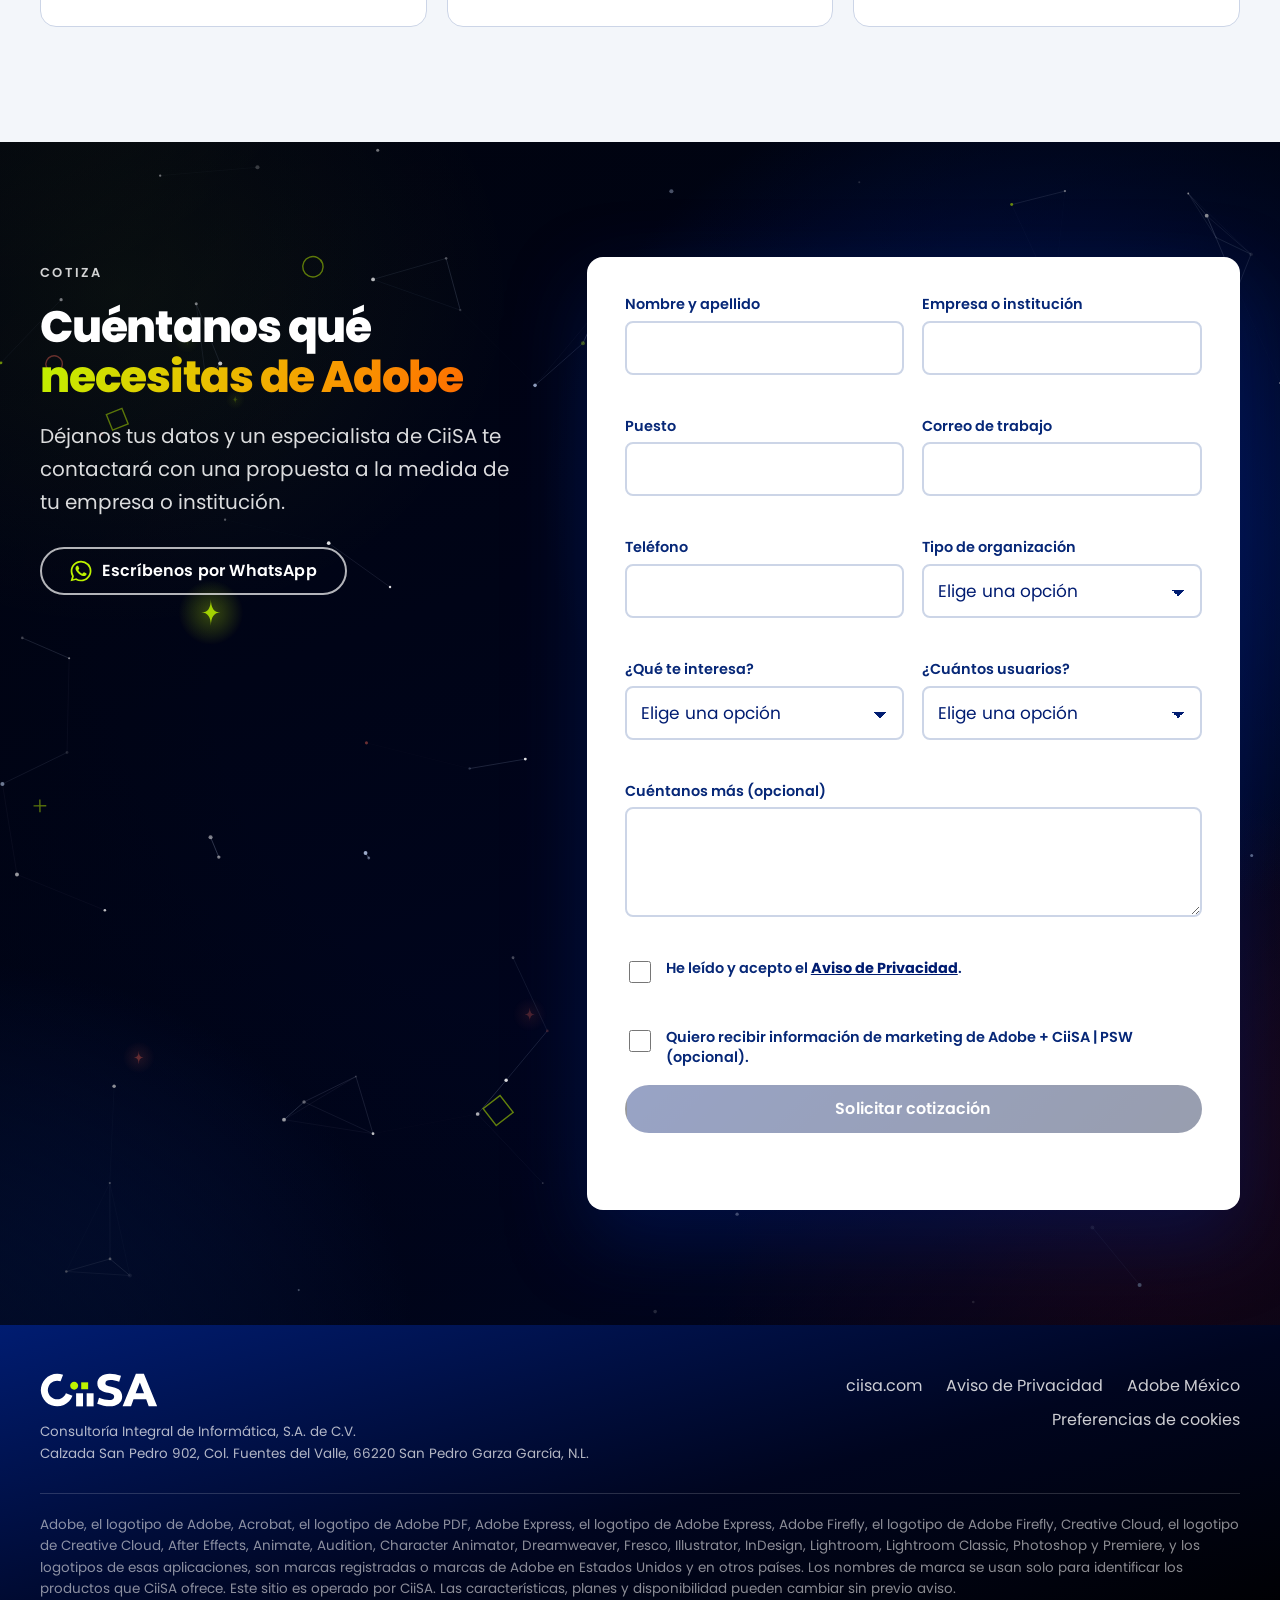
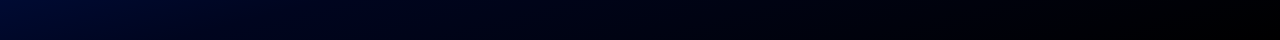
==== commit c93d7c90: "Aviso de cookies con Consent Mode v2: aceptar todo, rechazar todo y elegir cuáles Tarjeta acotada y " ====
--- a/index.html
+++ b/index.html
@@ -8,6 +8,16 @@
 <script>
   window.dataLayer = window.dataLayer || [];
   function gtag(){dataLayer.push(arguments);}
+  // Consent Mode v2: todo negado hasta que la persona elija en el aviso de cookies (cookies.js). Si ya eligió antes (hasta 12 meses),
+  // su elección se restaura aquí mismo, antes de que la etiqueta lea nada. Negado = Google no escribe cookies de medición ni de anuncios
+  (function () {
+    var s = null;
+    try { s = JSON.parse(localStorage.getItem('adobe:cookies')); } catch (e) {}
+    if (!s || s.v !== 1 || !(Date.now() - s.t < 31536000000)) s = {};
+    var m = s.m ? 'granted' : 'denied', p = s.p ? 'granted' : 'denied';
+    gtag('consent', 'default', { analytics_storage: m, ad_storage: p, ad_user_data: p, ad_personalization: p });
+    gtag('set', 'ads_data_redaction', true);
+  })();
   gtag('js', new Date());
   gtag('config', 'AW-17545418070');
 </script>
@@ -388,6 +398,7 @@
       <a href="https://ciisa.com" target="_blank" rel="noopener">ciisa.com</a>
       <a href="https://ciisa.com/aviso-de-privacidad/" target="_blank" rel="noopener">Aviso de Privacidad</a>
       <a href="https://www.adobe.com/mx/" target="_blank" rel="noopener">Adobe México</a>
+      <button type="button" class="foot__cookies" data-ck="abrir">Preferencias de cookies</button>
     </div>
     <p class="foot__legal">Adobe, el logotipo de Adobe, Acrobat, el logotipo de Adobe PDF, Adobe Express, el logotipo de Adobe Express, Adobe Firefly, el logotipo de Adobe Firefly, Creative Cloud, el logotipo de Creative Cloud, After Effects, Animate, Audition, Character Animator, Dreamweaver, Fresco, Illustrator, InDesign, Lightroom, Lightroom Classic, Photoshop y Premiere, y los logotipos de esas aplicaciones, son marcas registradas o marcas de Adobe en Estados Unidos y en otros países. Los nombres de marca se usan solo para identificar los productos que CiiSA ofrece. Este sitio es operado por CiiSA. Las características, planes y disponibilidad pueden cambiar sin previo aviso. <!-- Validar este texto con Legal y con Adobe (docs/HANDOFF.md) --></p>
   </div>
@@ -396,6 +407,41 @@
 <!-- Botón flotante de WhatsApp (mismo número y mensaje que el CTA del formulario) -->
 <a class="wa-fab" href="https://wa.me/528126485089?text=Hola%2C%20vi%20la%20p%C3%A1gina%20de%20Adobe%20con%20CiiSA%20y%20me%20interesa%20recibir%20asesor%C3%ADa%20para%20adquirir%20e%20implementar%20soluciones%20de%20Adobe%20en%20mi%20organizaci%C3%B3n." target="_blank" rel="noopener" aria-label="Escríbenos por WhatsApp" data-cta="whatsapp-fijo"><svg viewBox="0 0 24 24" width="28" height="28" aria-hidden="true" focusable="false" fill="currentColor"><path d="M17.47 14.38c-.3-.15-1.76-.87-2.03-.97-.27-.1-.47-.15-.67.15-.2.3-.77.97-.94 1.16-.17.2-.35.22-.64.07-.3-.15-1.26-.46-2.4-1.48-.89-.79-1.49-1.77-1.66-2.07-.17-.3-.02-.46.13-.61.13-.13.3-.35.45-.52.15-.17.2-.3.3-.5.1-.2.05-.37-.02-.52-.07-.15-.67-1.62-.92-2.22-.24-.58-.49-.5-.67-.51h-.57c-.2 0-.52.07-.79.37-.27.3-1.04 1.02-1.04 2.48s1.07 2.88 1.21 3.08c.15.2 2.1 3.2 5.08 4.49.71.31 1.26.49 1.69.63.71.23 1.36.19 1.87.12.57-.09 1.76-.72 2.01-1.41.25-.7.25-1.29.17-1.41-.07-.12-.27-.2-.57-.35zM12.05 21.5h-.01a9.4 9.4 0 0 1-4.8-1.31l-.34-.2-3.57.94.95-3.48-.22-.36a9.4 9.4 0 0 1-1.44-5.02c0-5.2 4.23-9.43 9.44-9.43a9.37 9.37 0 0 1 6.67 2.77 9.37 9.37 0 0 1 2.76 6.67c0 5.2-4.24 9.43-9.44 9.43zm8.03-17.46A11.28 11.28 0 0 0 12.05.72C5.8.72.7 5.81.7 12.07c0 2 .52 3.95 1.52 5.67L.6 23.28l5.67-1.49a11.33 11.33 0 0 0 5.78 1.47h.01c6.25 0 11.34-5.09 11.35-11.35 0-3.03-1.18-5.88-3.33-8.03z"/></svg></a>
 
+<!-- Aviso de cookies: tarjeta acotada, ocultable, con aceptar todo, rechazar todo y elegir cuáles. Lógica en cookies.js (Consent Mode v2) -->
+<section class="ck" data-cookies role="dialog" aria-modal="false" aria-labelledby="ck-t" hidden>
+  <button type="button" class="ck__x" data-ck="ocultar" aria-label="Ocultar este aviso por ahora. No aceptas ni rechazas nada"><svg viewBox="0 0 24 24" width="18" height="18" aria-hidden="true" focusable="false"><path d="M6 6l12 12M18 6L6 18"/></svg></button>
+
+  <div class="ck__vista" data-ck-vista="resumen">
+    <h2 class="ck__t" id="ck-t" tabindex="-1">Tú decides qué cookies usamos</h2>
+    <p class="ck__p">Usamos cookies para que el sitio funcione y, solo si tú lo permites, para entender qué te resulta útil y mostrarte anuncios de CiiSA que sí te interesen. Puedes cambiar de opinión cuando quieras. <a href="https://ciisa.com/aviso-de-privacidad/" target="_blank" rel="noopener">Aviso de Privacidad</a></p>
+    <div class="ck__acts">
+      <button type="button" class="btn btn--dark btn--sm" data-ck="todo">Aceptar todo</button>
+      <button type="button" class="btn btn--out btn--sm" data-ck="rechazar">Rechazar todo</button>
+    </div>
+    <button type="button" class="ck__link" data-ck="elegir" aria-expanded="false" aria-controls="ck-det">Elegir cuáles</button>
+  </div>
+
+  <div class="ck__vista ck__det" id="ck-det" data-ck-vista="detalle" hidden>
+    <h2 class="ck__t" tabindex="-1">Elige cuáles aceptas</h2>
+    <ul class="ck__list">
+      <li><label class="ck__row"><span class="ck__rt"><strong>Necesarias</strong><span>Hacen que el sitio y el formulario funcionen. Siempre están activas.</span></span><input type="checkbox" class="ck__sw" role="switch" checked disabled></label></li>
+      <li><label class="ck__row"><span class="ck__rt"><strong>Medición</strong><span>Nos dicen qué secciones se visitan y qué botones se tocan, para mejorar el sitio.</span></span><input type="checkbox" class="ck__sw" role="switch" data-ck-medicion></label></li>
+      <li><label class="ck__row"><span class="ck__rt"><strong>Publicidad</strong><span>Permiten saber si llegaste desde un anuncio de CiiSA y mostrarte publicidad relacionada en plataformas como Google.</span></span><input type="checkbox" class="ck__sw" role="switch" data-ck-publicidad></label></li>
+    </ul>
+    <div class="ck__acts">
+      <button type="button" class="btn btn--dark btn--sm" data-ck="guardar">Guardar mi elección</button>
+      <button type="button" class="btn btn--out btn--sm" data-ck="volver">Volver</button>
+    </div>
+  </div>
+
+  <div class="ck__vista ck__ok" data-ck-vista="listo" role="status" hidden>
+    <p class="ck__t" tabindex="-1">Listo, guardamos tu elección</p>
+    <p class="ck__p">Puedes cambiarla cuando quieras en «Preferencias de cookies», al final de la página.</p>
+  </div>
+</section>
+<button type="button" class="ck-tab" data-cookies-tab data-ck="abrir" hidden>Cookies</button>
+
+<script src="cookies.js" defer></script>
 <script src="tracking.js" defer></script>
 <script src="site.js" defer></script>
 <script src="form-filtros.js" defer></script>
--- a/styles.css
+++ b/styles.css
@@ -822,3 +822,44 @@
 
 /* Agradecimiento: nota de verificación del correo bajo el mensaje principal. Más tenue y estrecha para que no compita con el mensaje */
 .gracias__nota { max-width: 40ch; margin: 14px auto 0; font-size: 15px; line-height: 1.55; color: var(--gray-600); }
+
+/* Aviso de cookies (cookies.js): tarjeta acotada abajo a la izquierda, ocultable, sin bloquear la página. Aceptar y rechazar pesan lo mismo.
+   En pantallas angostas ocupa el ancho con margen de 12 px y, si el detalle no cabe, hace scroll dentro de la tarjeta. Va por encima del
+   WhatsApp flotante (z-index 100) mientras está abierta. [hidden] explícito porque display:grid/flex anula el atributo. */
+.ck[hidden], .ck-tab[hidden], .ck__vista[hidden] { display: none; }
+.ck { position: fixed; left: 24px; bottom: 24px; z-index: 120; width: min(420px, calc(100vw - 48px)); max-height: calc(100dvh - 48px); overflow-y: auto; overscroll-behavior: contain; padding: 22px 22px 20px; border-radius: var(--radius-lg); background: var(--paper); color: var(--navy-900); border: 1px solid var(--navy-200); box-shadow: 0 24px 60px rgba(0, 5, 31, 0.35), 0 2px 8px rgba(0, 5, 31, 0.12); animation: ck-in .4s cubic-bezier(.22, 1, .36, 1); }
+@keyframes ck-in { from { opacity: 0; transform: translateY(14px); } to { opacity: 1; transform: none; } }
+.ck__x { position: absolute; top: 10px; right: 10px; display: grid; place-items: center; width: 36px; height: 36px; padding: 0; border: 0; border-radius: 50%; background: transparent; color: var(--navy-600); cursor: pointer; transition: background .2s, color .2s; }
+.ck__x svg { fill: none; stroke: currentColor; stroke-width: 2; stroke-linecap: round; }
+.ck__x:hover { background: var(--navy-100); color: var(--navy-900); }
+.ck :is(.ck__x, .ck__link, .ck__sw, .btn):focus-visible, .ck-tab:focus-visible, .foot__cookies:focus-visible { outline: 3px solid var(--navy-600); outline-offset: 2px; }
+.ck__t { margin: 0 34px 8px 0; font: 700 18px/1.3 var(--font-body); color: var(--navy-900); }
+.ck__t:focus { outline: none; }
+.ck__p { margin: 0 0 16px; font-size: 15px; line-height: 1.55; color: var(--navy-700); }
+.ck__p a { color: var(--navy-900); font-weight: 600; text-underline-offset: 2px; }
+.ck__acts { display: grid; grid-template-columns: 1fr 1fr; gap: 10px; }
+.ck .btn { min-height: 44px; padding: 0 12px; font-size: 15px; }
+.ck__link { display: block; margin: 12px auto 0; padding: 8px 12px; border: 0; background: none; font: 600 15px/1.2 var(--font-body); color: var(--navy-900); text-decoration: underline; text-underline-offset: 3px; cursor: pointer; }
+.ck__link:hover { color: var(--navy-600); }
+.ck__list { display: grid; gap: 4px; margin: 0 0 16px; padding: 0; list-style: none; }
+.ck__row { display: flex; align-items: flex-start; justify-content: space-between; gap: 16px; padding: 12px 0; border-top: 1px solid var(--navy-100); cursor: pointer; }
+.ck__list li:first-child .ck__row { border-top: 0; padding-top: 4px; }
+.ck__rt { display: grid; gap: 3px; font-size: 14px; line-height: 1.45; color: var(--navy-700); }
+.ck__rt strong { font-size: 16px; color: var(--navy-900); }
+.ck__sw { appearance: none; -webkit-appearance: none; flex: none; position: relative; width: 46px; height: 26px; margin: 2px 0 0; border: 0; border-radius: 999px; background: var(--navy-100); box-shadow: inset 0 0 0 2px var(--navy-500); cursor: pointer; transition: background .2s, box-shadow .2s; }
+.ck__sw::after { content: ''; position: absolute; top: 5px; left: 5px; width: 16px; height: 16px; border-radius: 50%; background: var(--navy-500); transition: transform .2s, background .2s, width .2s, height .2s, top .2s, left .2s; }
+.ck__sw:checked { background: var(--navy-900); box-shadow: none; }
+.ck__sw:checked::after { top: 3px; left: 3px; width: 20px; height: 20px; background: #fff; transform: translateX(20px); }
+.ck__sw:disabled { opacity: .55; cursor: not-allowed; }
+.ck__ok .ck__t { margin-bottom: 6px; }
+.ck__ok .ck__p { margin-bottom: 0; }
+.ck-tab { position: fixed; left: 24px; bottom: 24px; z-index: 110; min-height: 40px; padding: 0 18px; border: 1px solid var(--navy-200); border-radius: 999px; background: var(--paper); color: var(--navy-900); font: 600 15px/1 var(--font-body); box-shadow: 0 8px 24px rgba(0, 5, 31, 0.25); cursor: pointer; transition: background .2s; }
+.ck-tab:hover { background: var(--navy-100); }
+.foot__cookies { padding: 0; border: 0; background: none; font: inherit; font-size: 16px; color: rgba(255, 255, 255, 0.8); cursor: pointer; }
+.foot__cookies:hover { color: var(--paper); text-decoration: underline; }
+@media (max-width: 640px) {
+  .ck { left: 12px; right: 12px; bottom: 12px; width: auto; max-height: calc(100dvh - 24px); padding: 20px 18px 18px; }
+  .ck-tab { left: 12px; bottom: 12px; }
+}
+@media (max-width: 360px) { .ck__acts { grid-template-columns: 1fr; } }
+@media (prefers-reduced-motion: reduce) { .ck { animation: none; } .ck__sw, .ck__sw::after { transition: none; } }
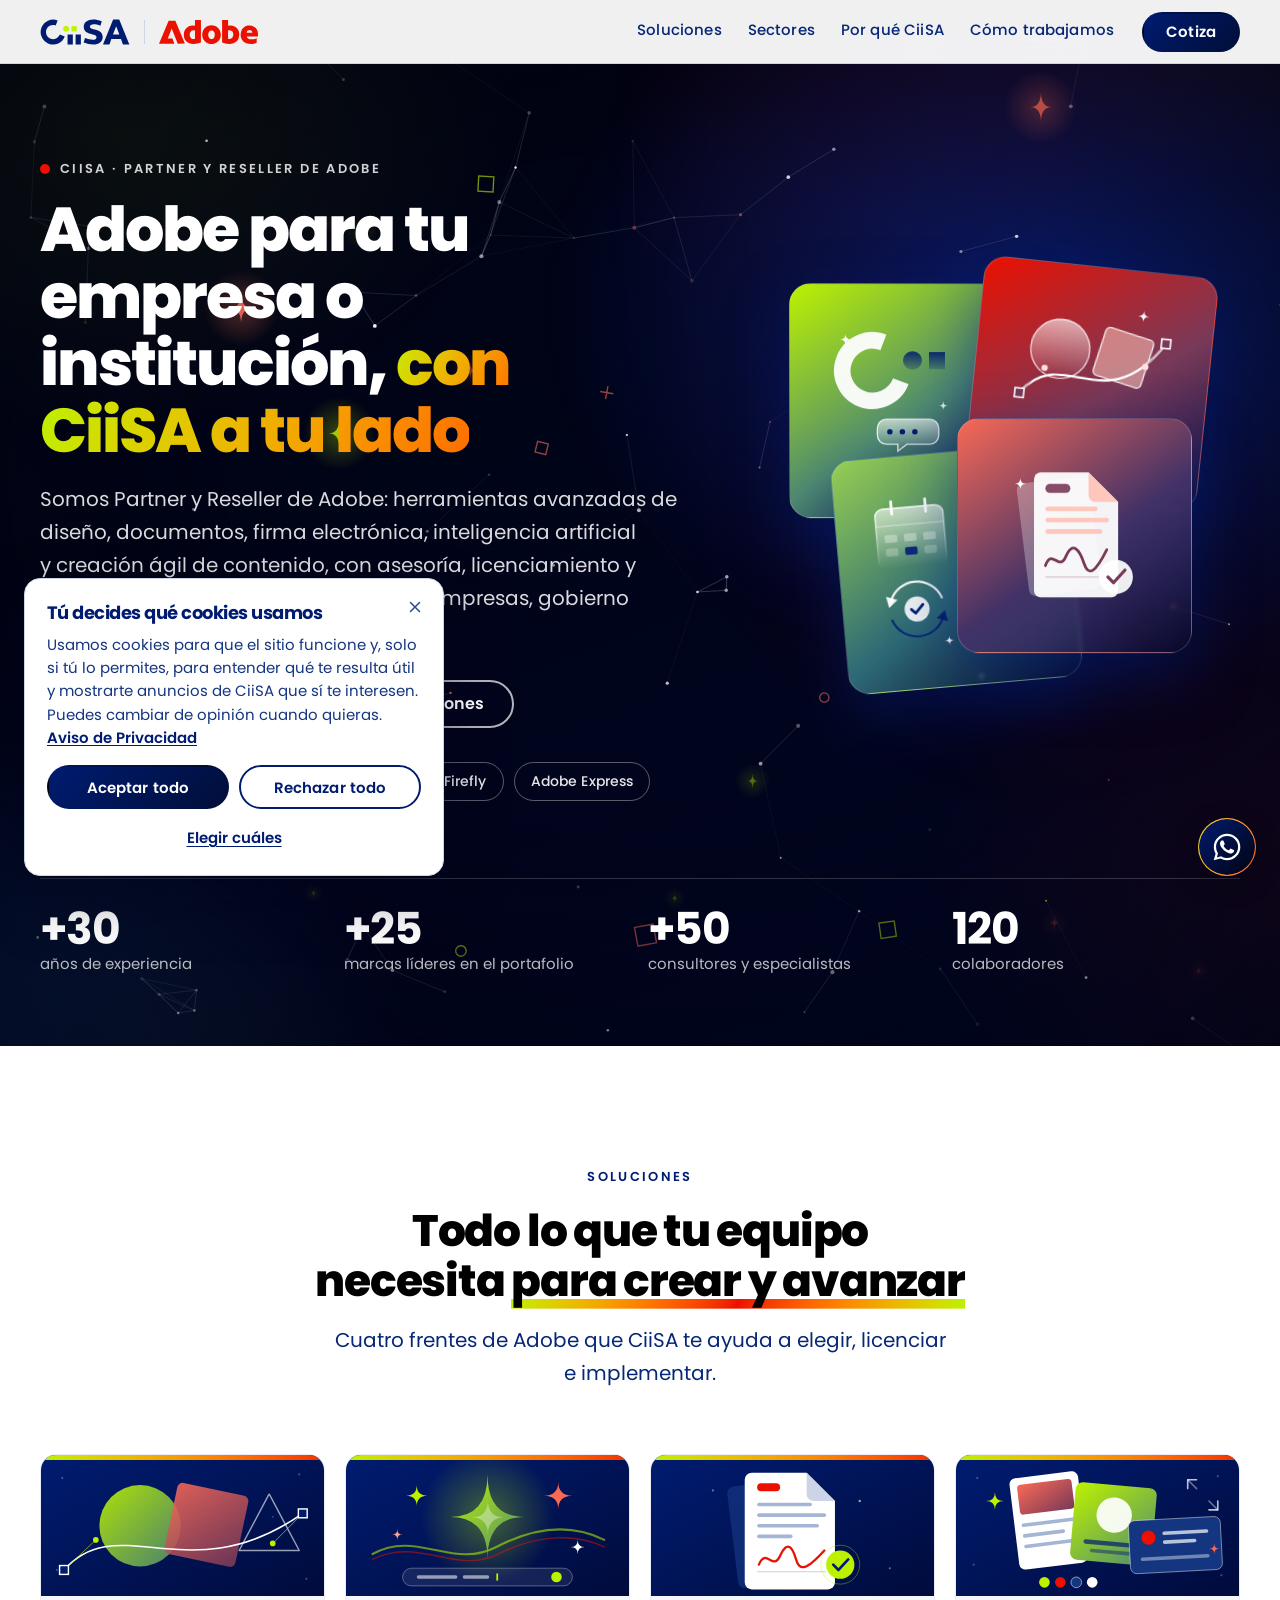
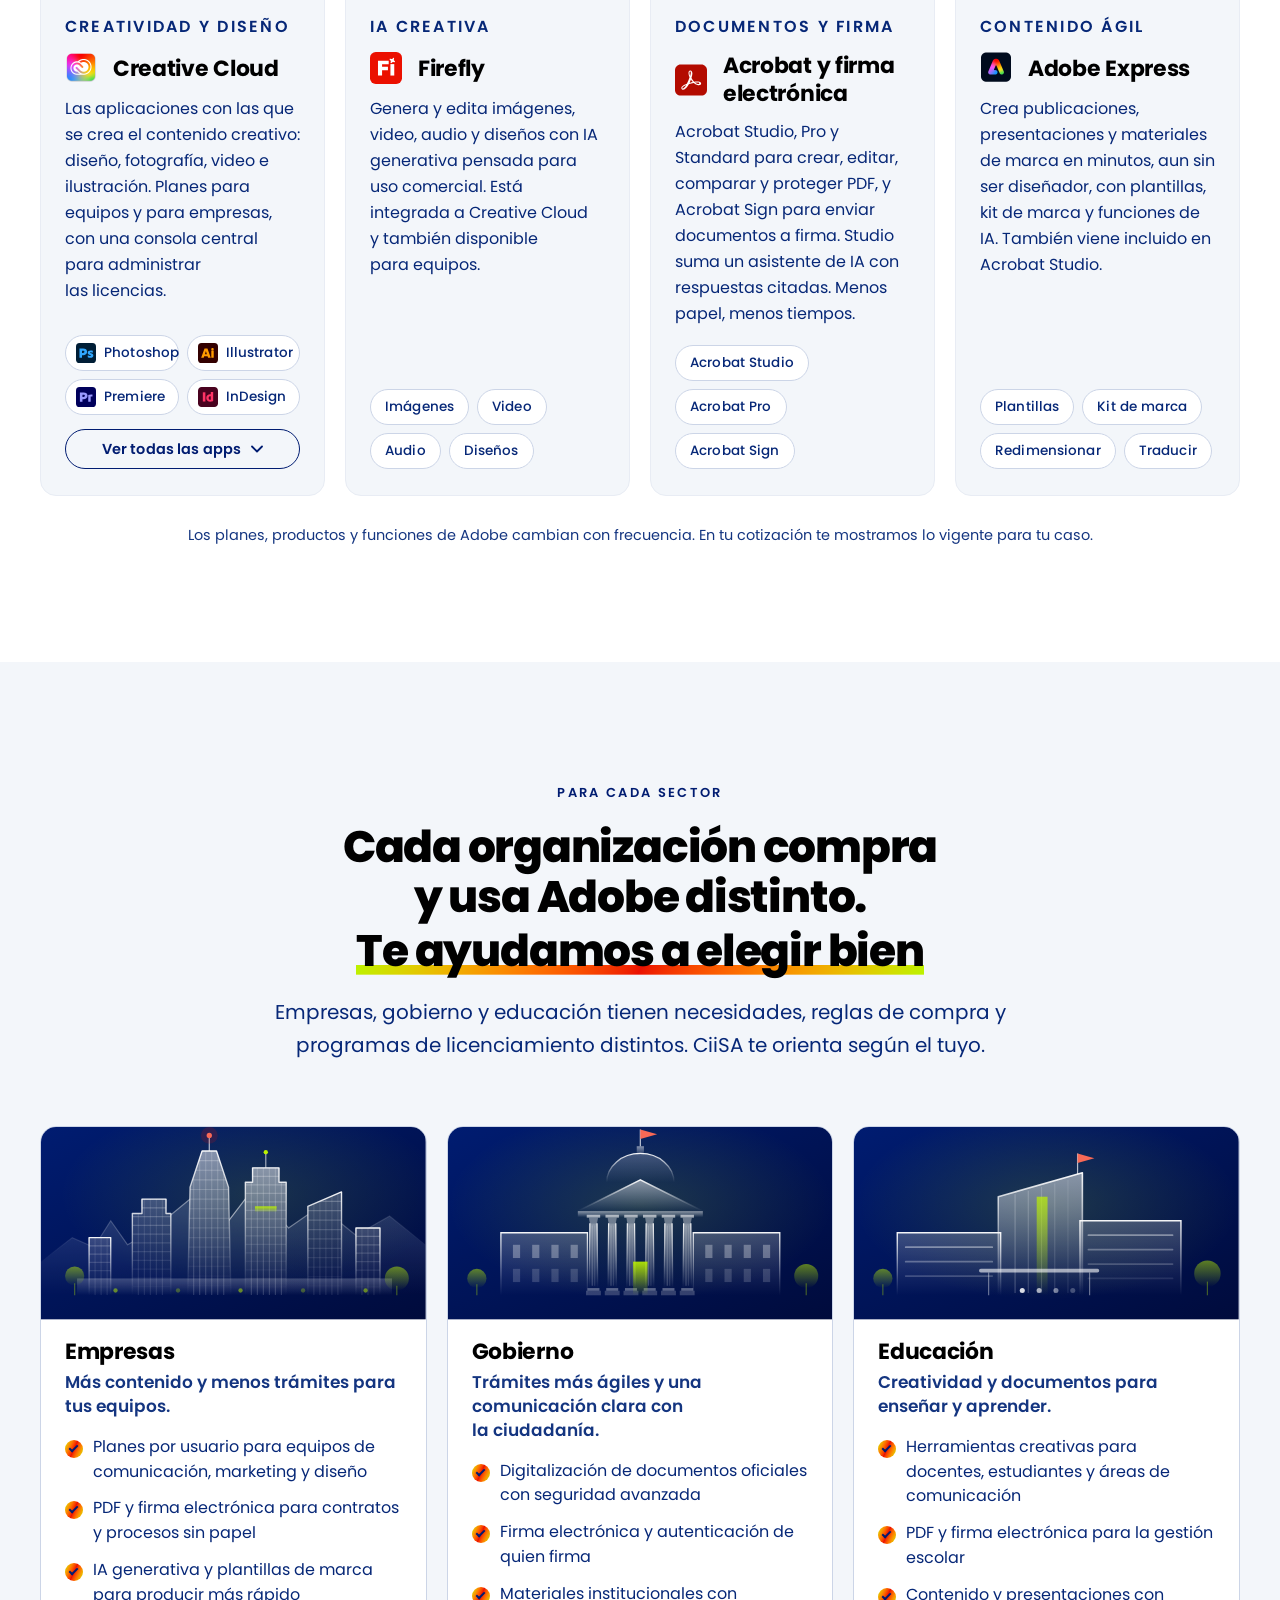
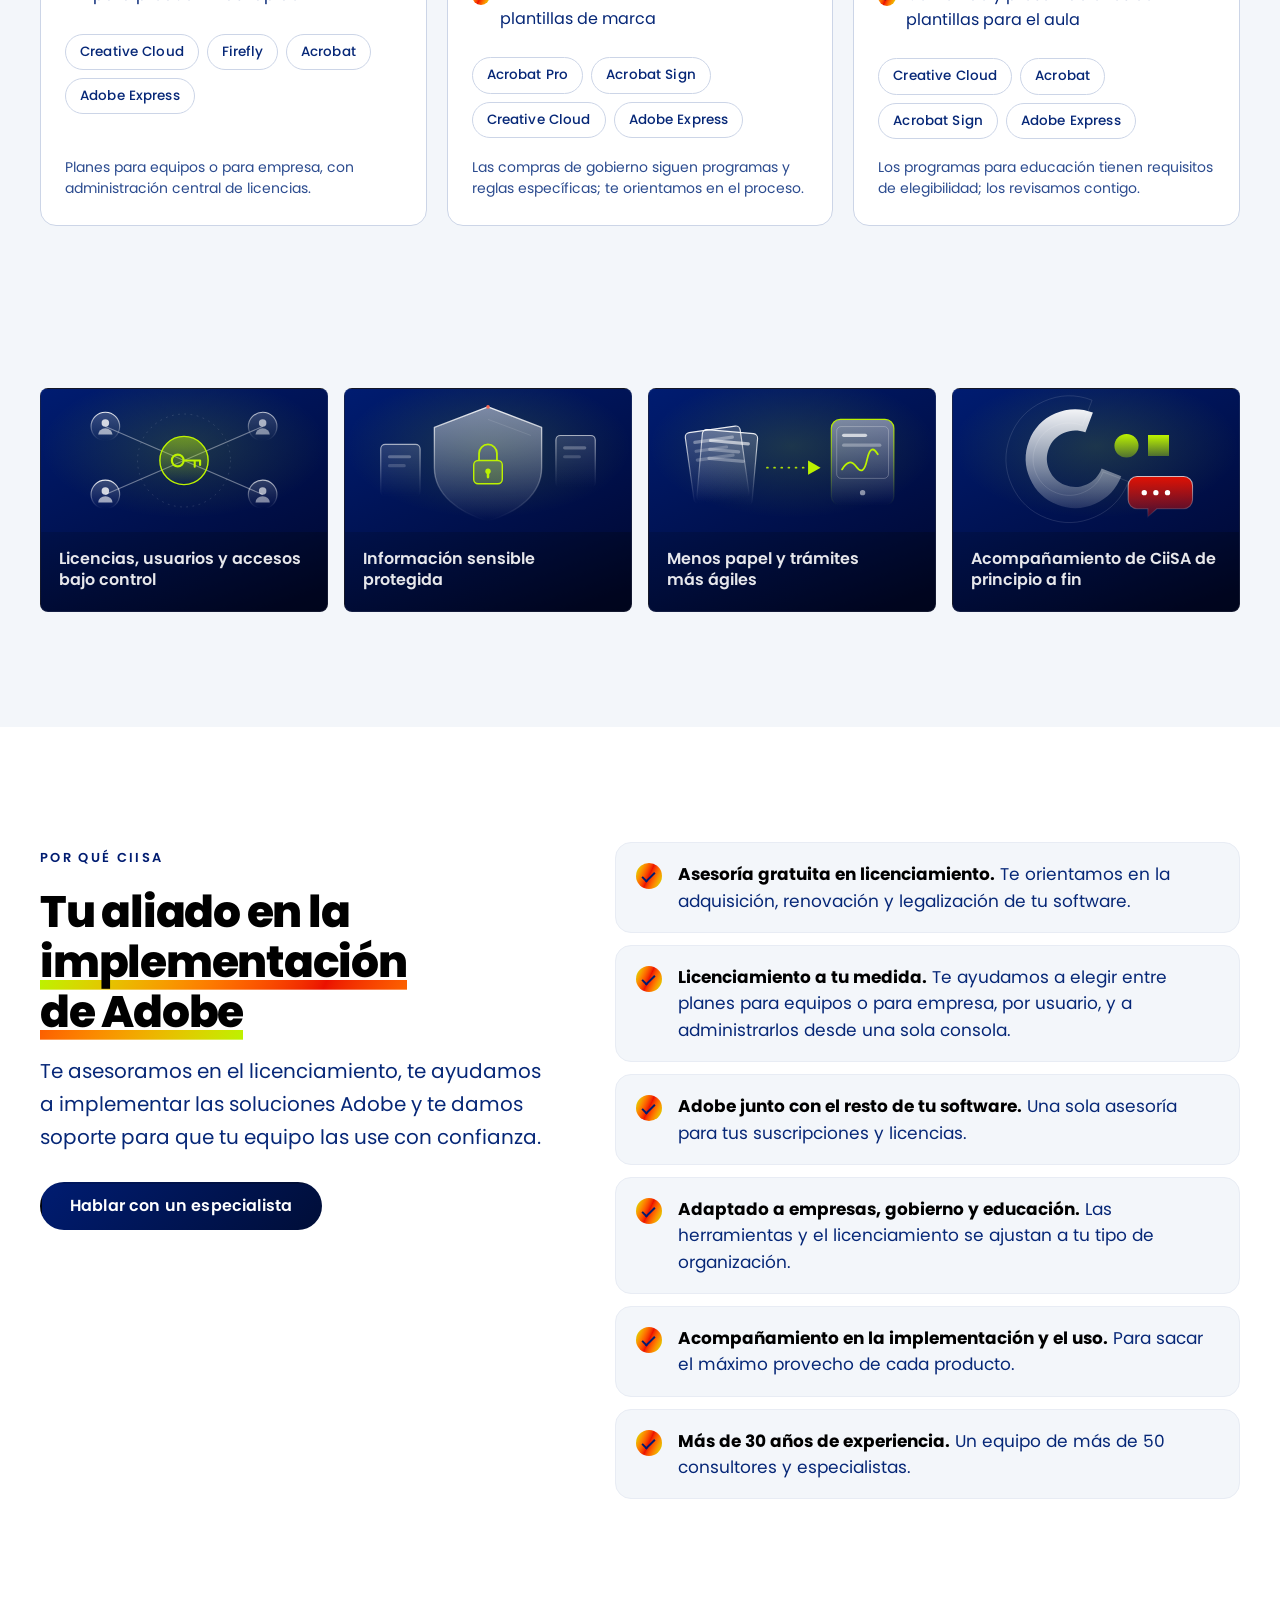
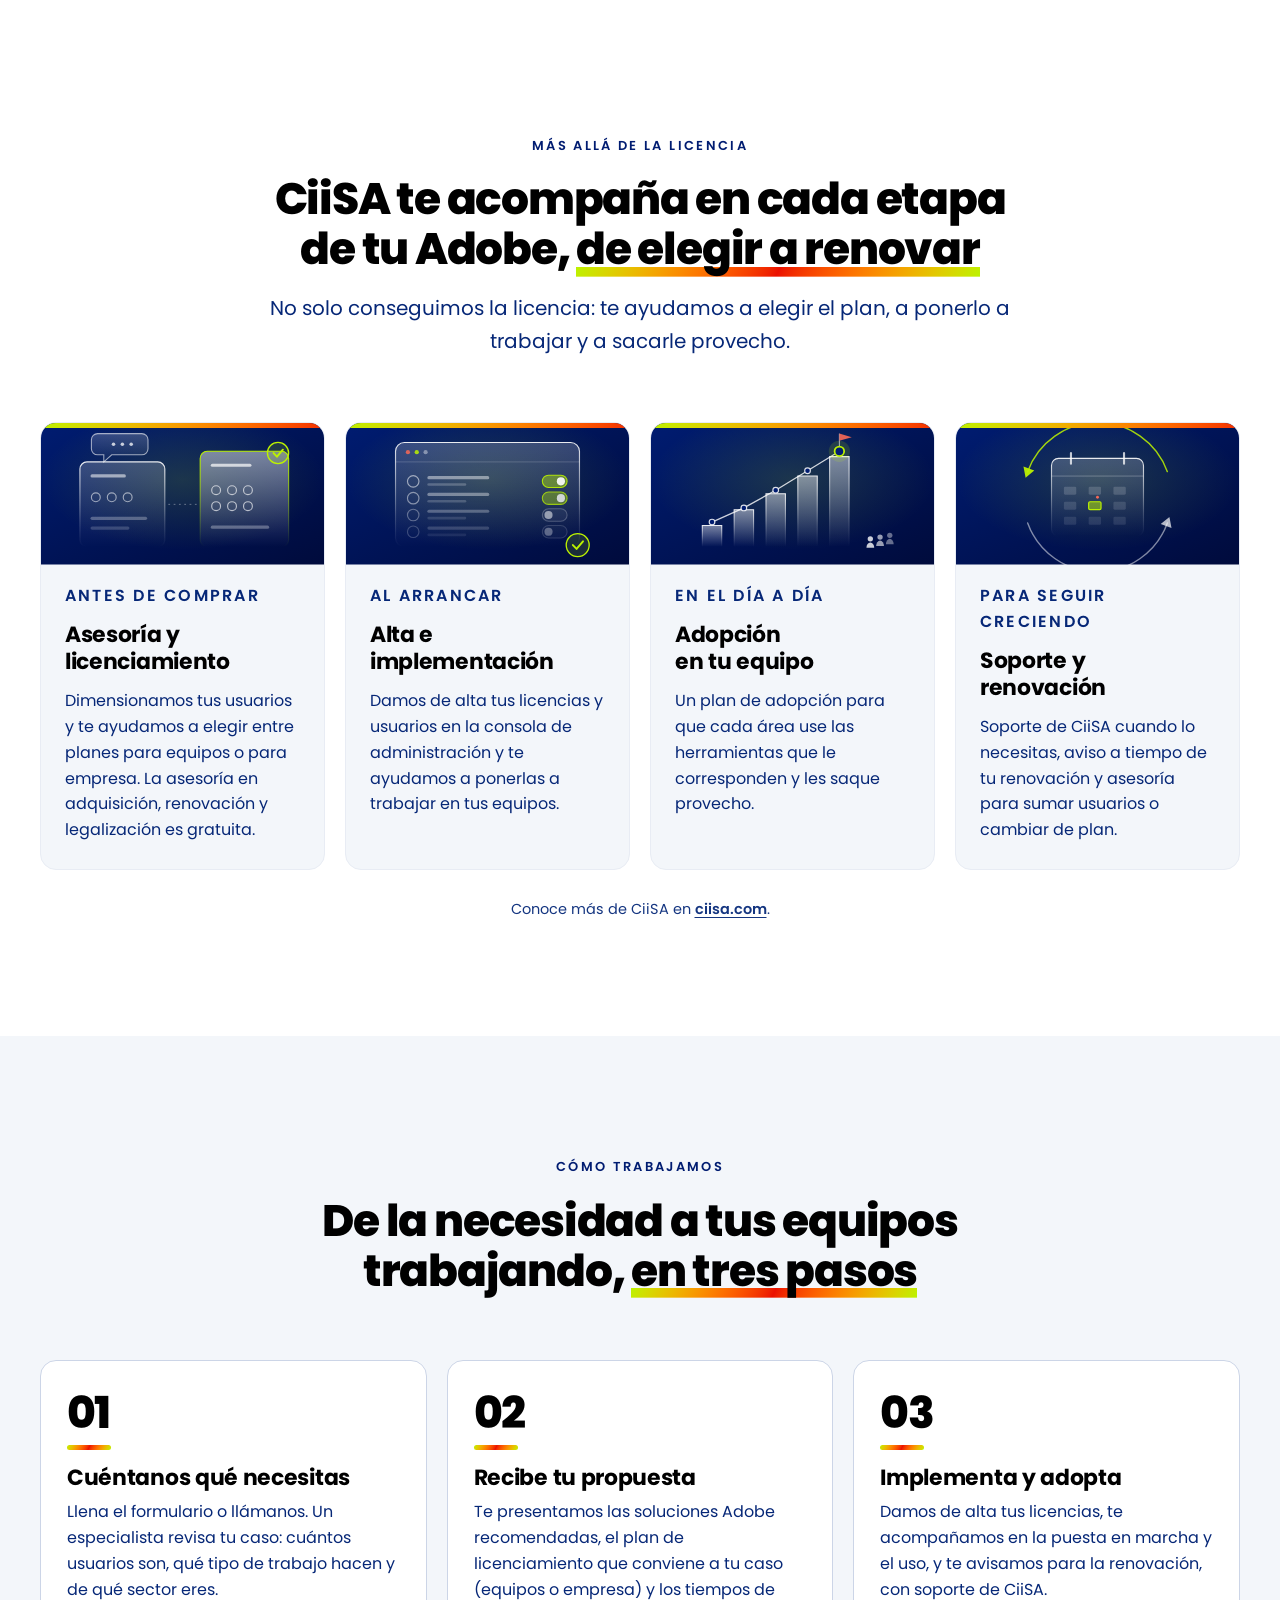
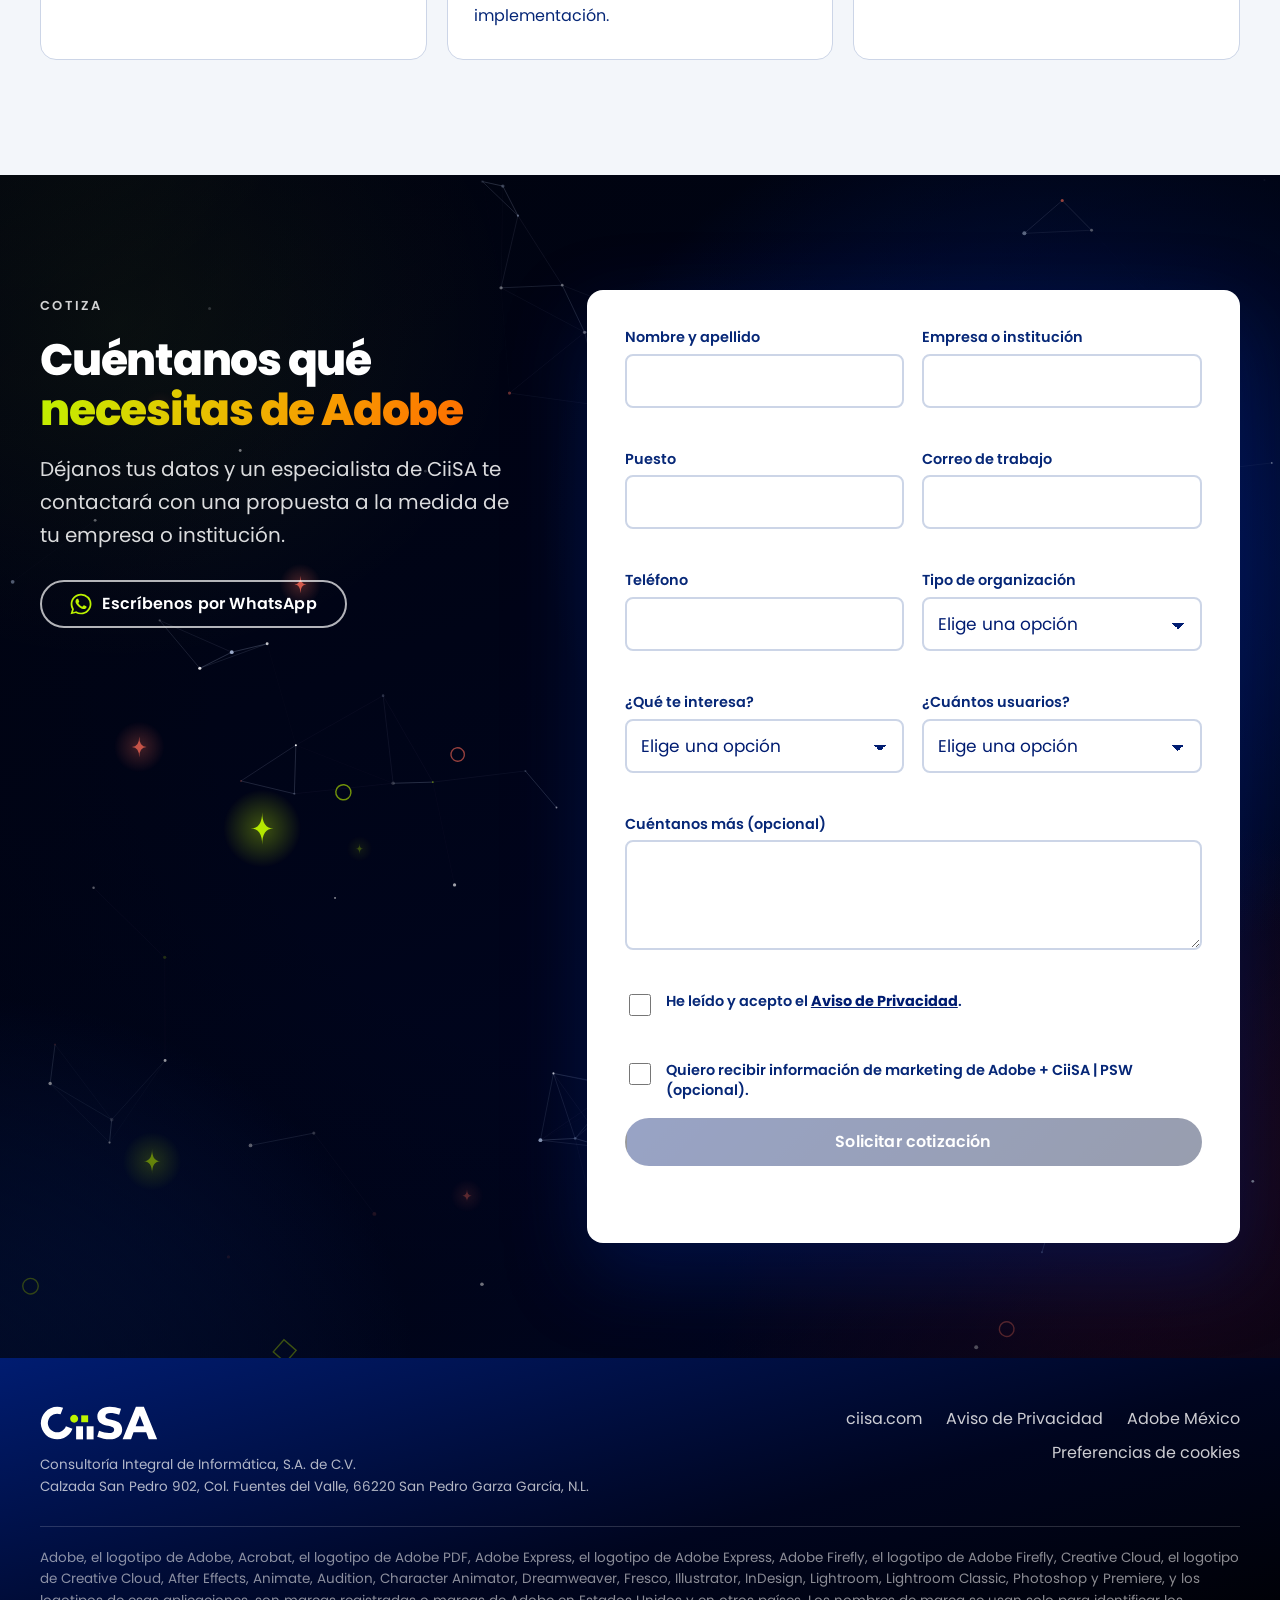
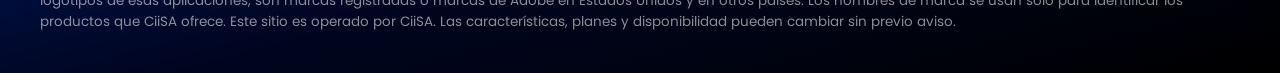
==== commit 8e52c6f8: "Hero: CiiSA se presenta como Partner y Reseller de Adobe (etiqueta superior y primera frase) Pedido " ====
--- a/index.html
+++ b/index.html
@@ -88,9 +88,9 @@
     <div class="sky" aria-hidden="true"><div class="sky__aurora"></div><canvas class="sky__stars"></canvas></div>
     <div class="wrap hero__in">
       <div class="hero__txt reveal">
-        <p class="kicker kicker--dark"><span class="dot" aria-hidden="true"></span> CiiSA · Soluciones Adobe</p>
+        <p class="kicker kicker--dark"><span class="dot" aria-hidden="true"></span> CiiSA · Partner y Reseller de Adobe</p>
         <h1 id="t-inicio">Adobe para tu empresa o institución, <span class="grad">con CiiSA a tu lado</span></h1>
-        <p class="lead">Herramientas avanzadas de diseño, documentos, firma electrónica, inteligencia artificial y creación ágil de contenido, con asesoría, licenciamiento y acompañamiento especializado para empresas, gobierno y educación.</p>
+        <p class="lead">Somos Partner y Reseller de Adobe: herramientas avanzadas de diseño, documentos, firma electrónica, inteligencia artificial y creación ágil de contenido, con asesoría, licenciamiento y acompañamiento especializado para empresas, gobierno y educación.</p>
         <div class="hero__cta">
           <a class="btn btn--white" href="#cotiza" data-cta="hero">Cotiza con un especialista</a>
           <a class="btn btn--ghost" href="#soluciones">Ver soluciones</a>
